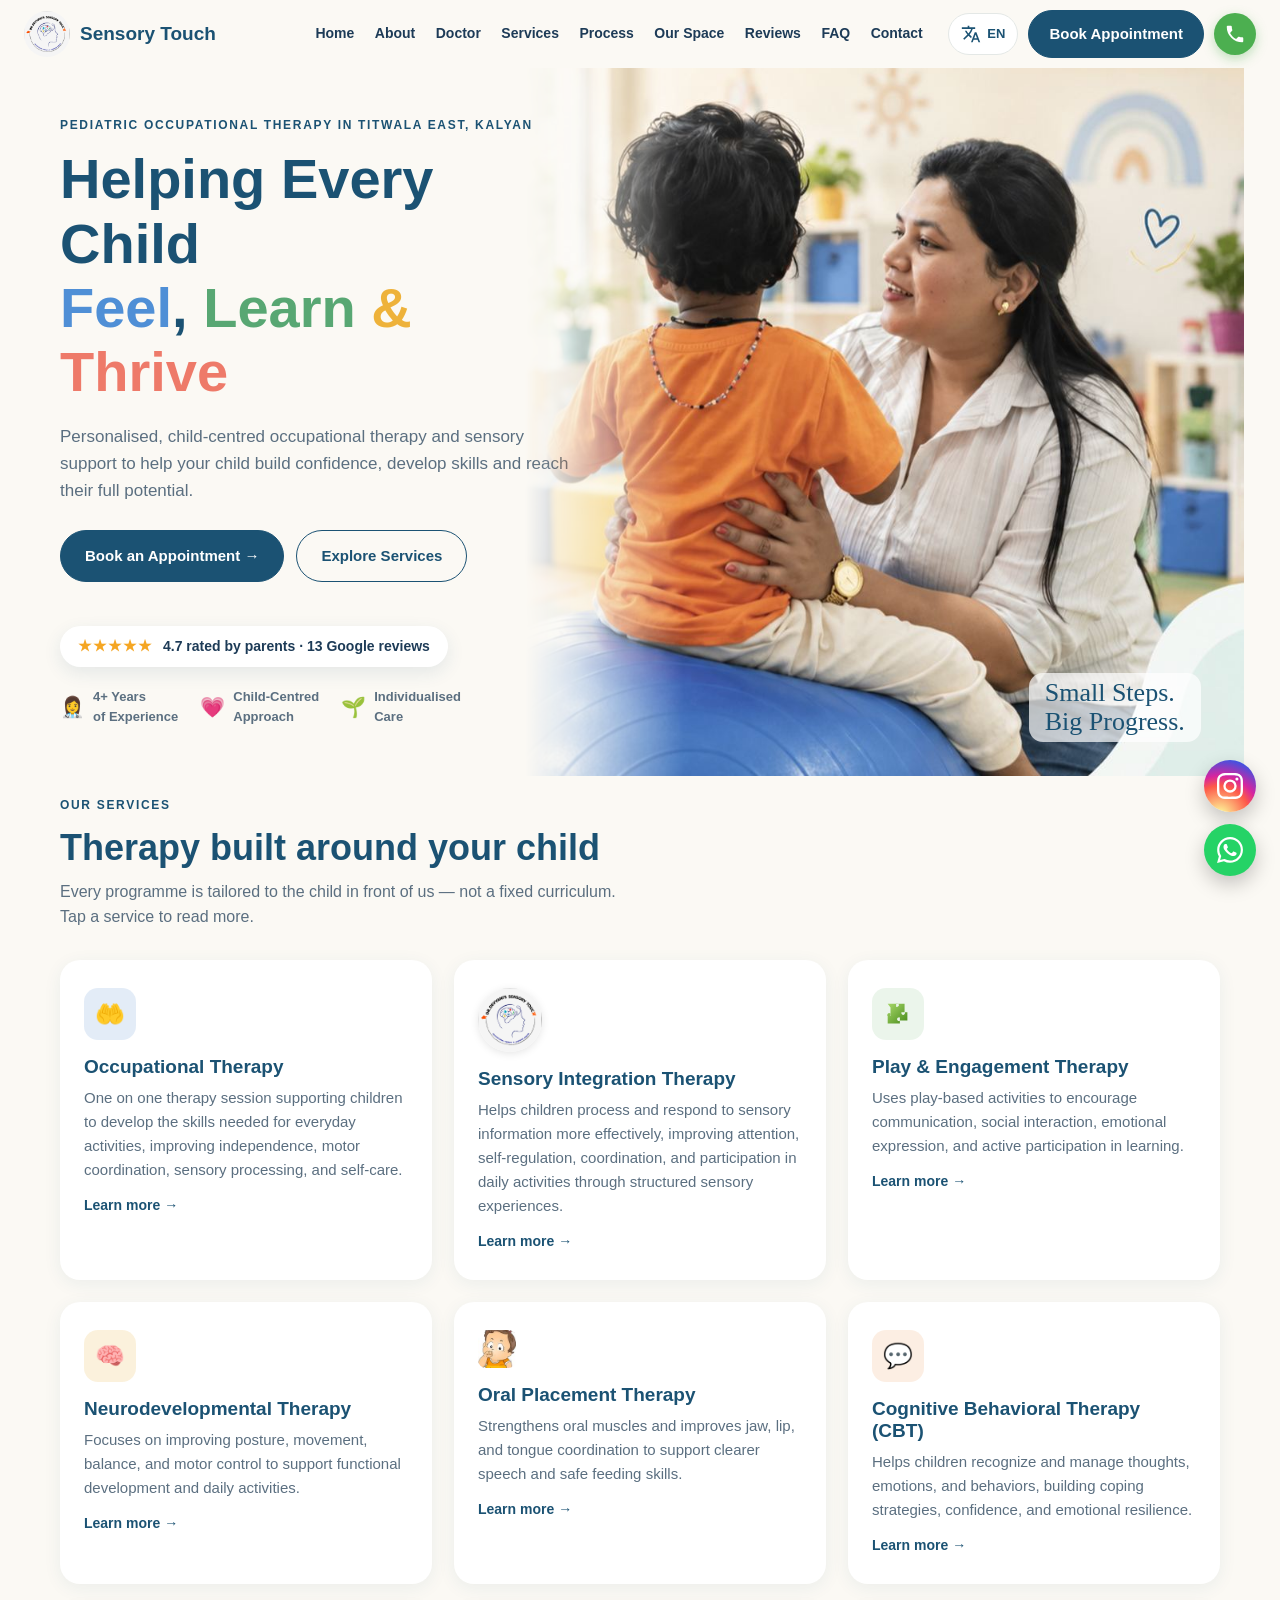
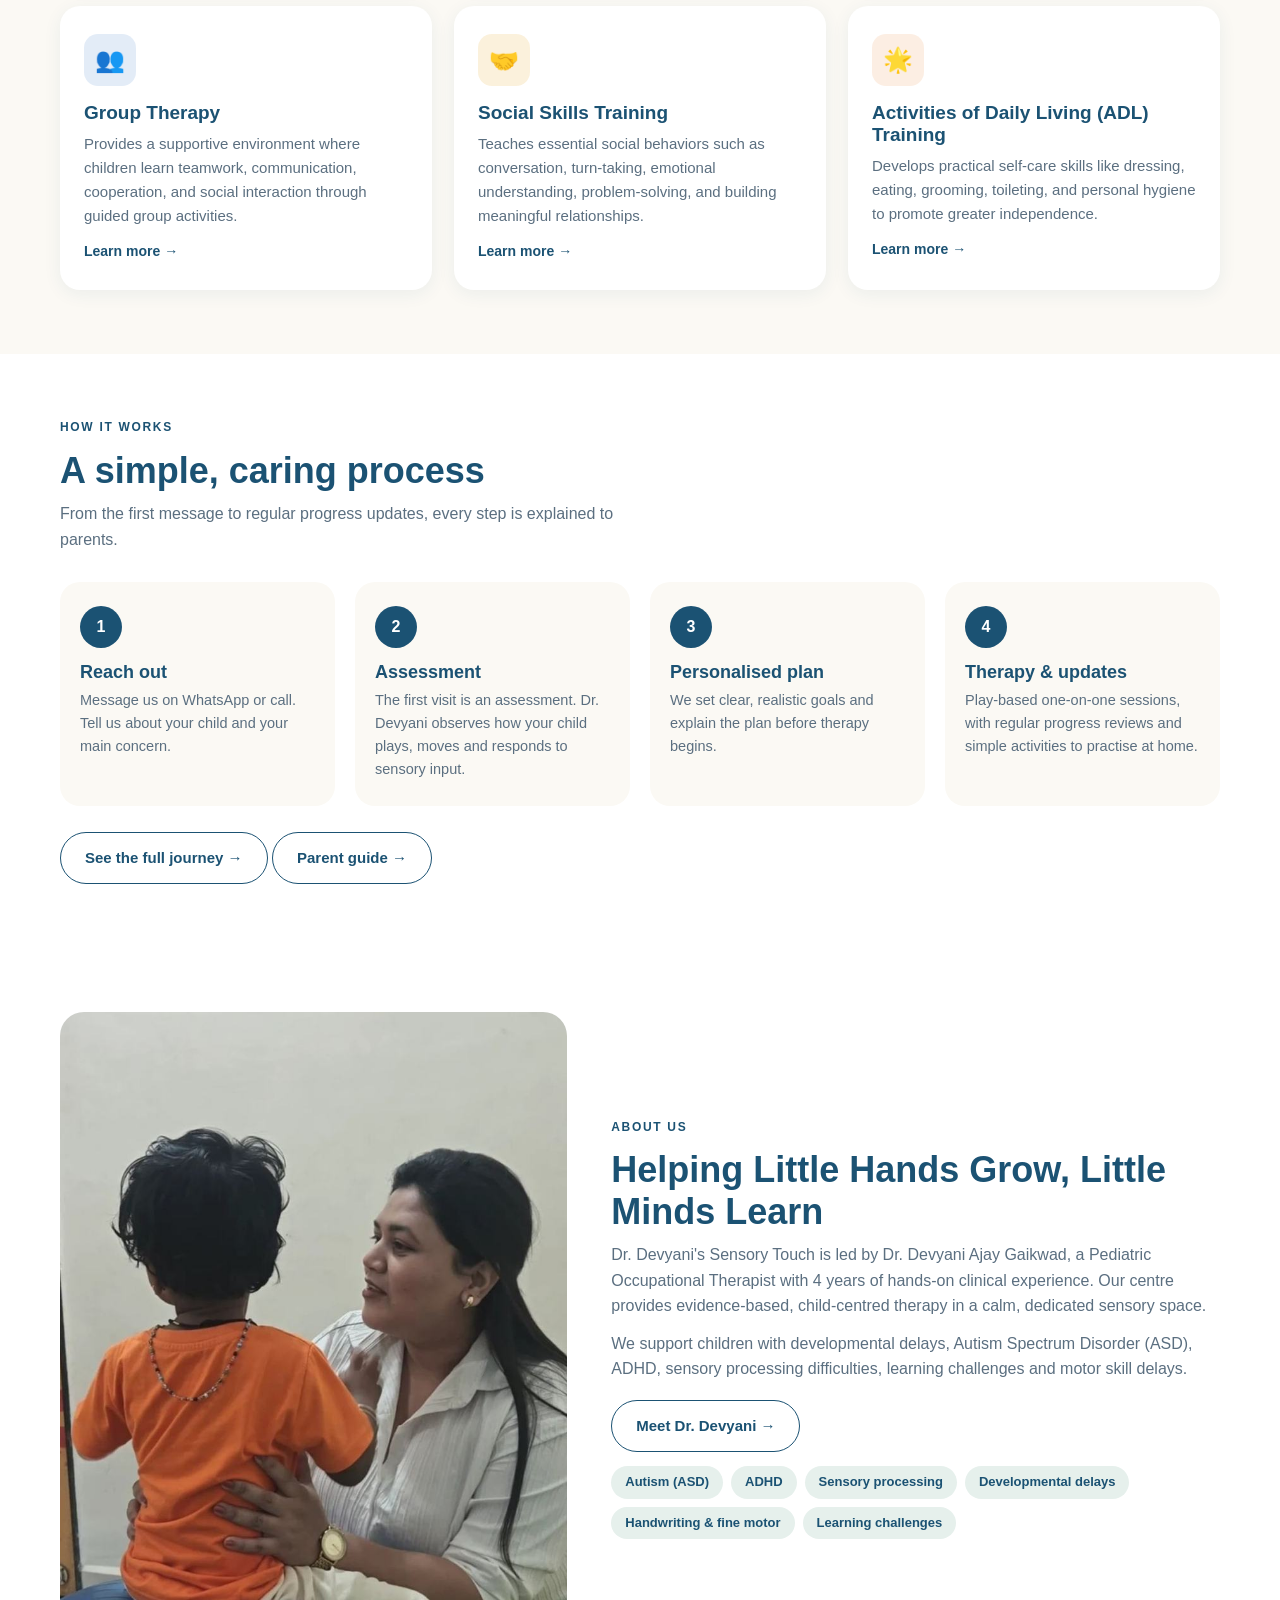
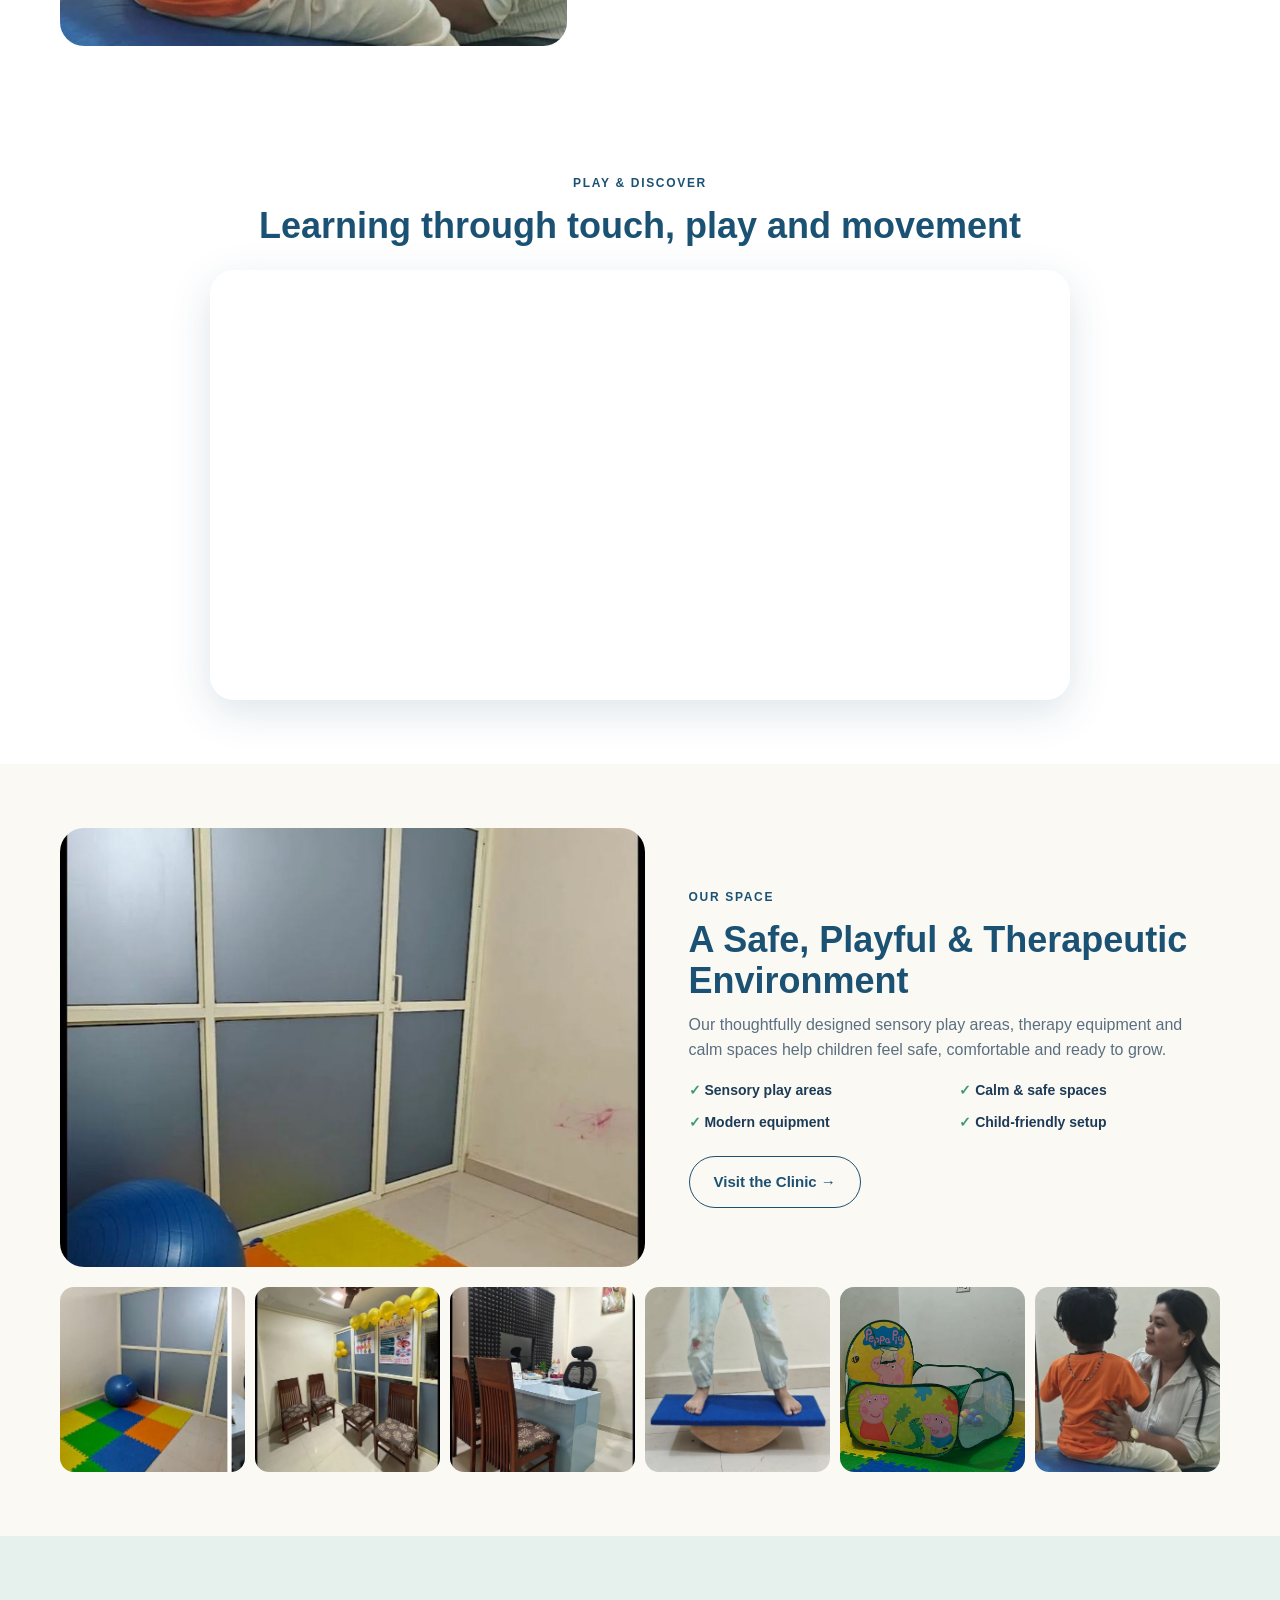
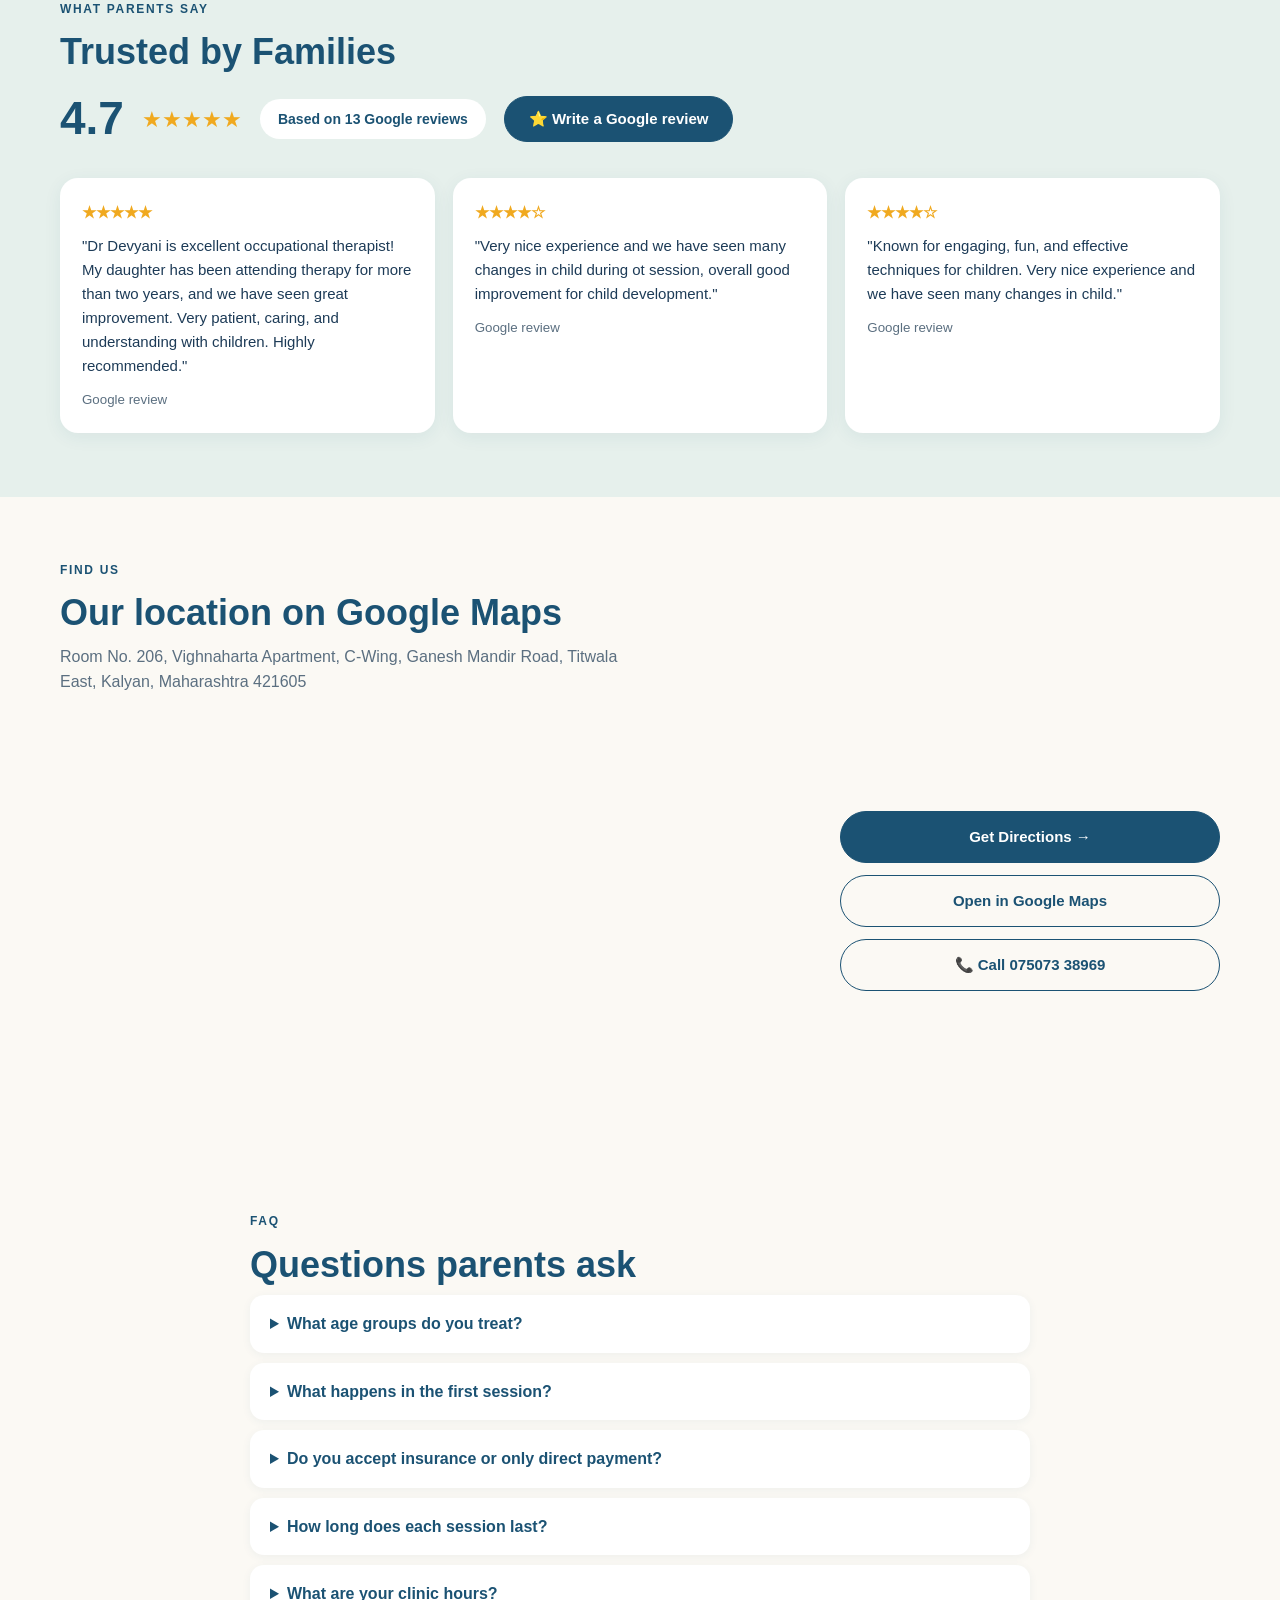
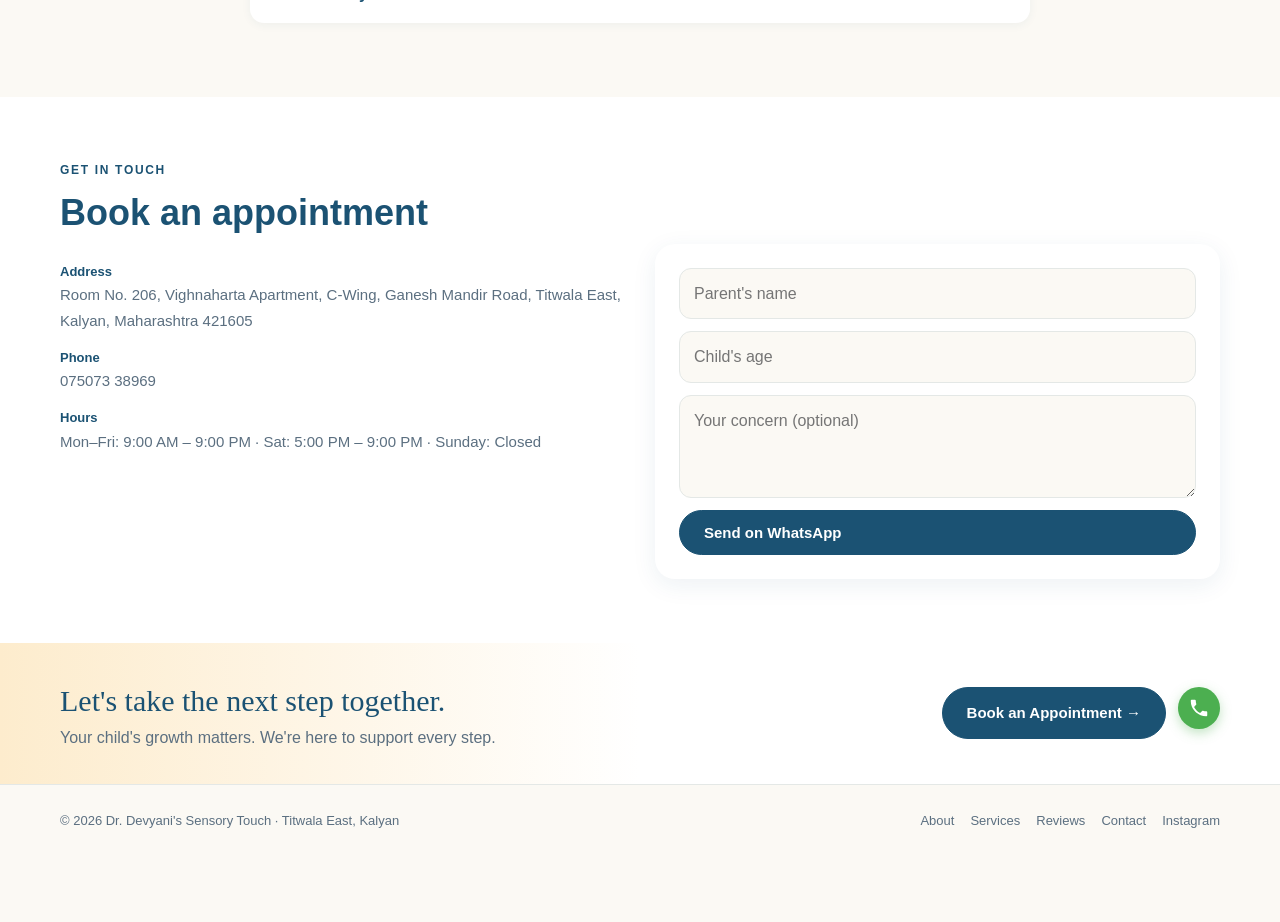
==== index.html @ 460616af "Add files via upload" ====
<!DOCTYPE html>
<html lang="en">
<head>
<meta charset="UTF-8">
<meta name="viewport" content="width=device-width, initial-scale=1.0">
<meta http-equiv="Content-Security-Policy" content="default-src 'self'; style-src 'self' 'unsafe-inline' https://fonts.googleapis.com; font-src https://fonts.gstatic.com; script-src 'self' 'unsafe-inline'; frame-src https://maps.google.com https://www.google.com; img-src 'self' data:; connect-src 'none';">
<title>Pediatric Occupational Therapy in Titwala East, Kalyan | Dr. Devyani's Sensory Touch</title>
<meta name="description" content="Pediatric occupational therapy and sensory integration therapy in Titwala East, Kalyan for Autism, ADHD, sensory processing and developmental delays. Rated 4.7★ by parents. Book with Dr. Devyani.">
<meta name="keywords" content="occupational therapist Titwala, sensory therapy Kalyan, pediatric OT Titwala East, sensory integration therapy Kalyan, learning centre Titwala">
<meta property="og:title" content="Pediatric Occupational Therapy in Titwala East, Kalyan | Dr. Devyani's Sensory Touch">
<meta property="og:description" content="Helping every child grow, learn and thrive. Pediatric occupational therapy in Titwala East, Kalyan.">
<meta property="og:type" content="business.business">
<meta property="og:url" content="https://webkelender.github.io/sensory-touch-website/">
<meta property="og:image" content="https://webkelender.github.io/sensory-touch-website/logo.png">
<meta property="og:locale" content="en_IN">
<link rel="canonical" href="https://webkelender.github.io/sensory-touch-website/">
<link rel="preconnect" href="https://fonts.googleapis.com">
<link rel="preconnect" href="https://fonts.gstatic.com" crossorigin>
<link rel="icon" type="image/png" href="logo.png">
<link href="https://fonts.googleapis.com/css2?family=Nunito:wght@400;600;700;800&family=Caveat:wght@500;600&display=swap" rel="stylesheet">
<script type="application/ld+json">
[
 {
  "@context": "https://schema.org",
  "@type": "MedicalBusiness",
  "name": "Dr. Devyani's Sensory Touch — Occupational Therapy & Learning Centre",
  "description": "Pediatric occupational therapy and sensory integration therapy for children with developmental delays, Autism, ADHD and sensory processing difficulties.",
  "url": "https://webkelender.github.io/sensory-touch-website/",
  "image": "https://webkelender.github.io/sensory-touch-website/logo.png",
  "logo": "https://webkelender.github.io/sensory-touch-website/logo.png",
  "telephone": "+917507338969",
  "address": {
   "@type": "PostalAddress",
   "streetAddress": "Room No. 206, Vighnaharta Apartment, C-Wing, Ganesh Mandir Road, Titwala East",
   "addressLocality": "Kalyan",
   "addressRegion": "Maharashtra",
   "postalCode": "421605",
   "addressCountry": "IN"
  },
  "geo": {
   "@type": "GeoCoordinates",
   "latitude": 19.2961662,
   "longitude": 73.2070726
  },
  "openingHoursSpecification": [
   {
    "@type": "OpeningHoursSpecification",
    "dayOfWeek": [
     "Monday",
     "Tuesday",
     "Wednesday",
     "Thursday",
     "Friday"
    ],
    "opens": "09:00",
    "closes": "21:00"
   },
   {
    "@type": "OpeningHoursSpecification",
    "dayOfWeek": "Saturday",
    "opens": "17:00",
    "closes": "21:00"
   }
  ],
  "aggregateRating": {
   "@type": "AggregateRating",
   "ratingValue": "4.7",
   "reviewCount": "13",
   "bestRating": "5"
  },
  "founder": {
   "@type": "Person",
   "name": "Dr. Devyani Ajay Gaikwad",
   "jobTitle": "Pediatric Occupational Therapist"
  },
  "sameAs": [
   "https://www.instagram.com/dr.devyani_sensorytouch_",
   "https://maps.app.goo.gl/2J3wrgFxBeVaxbsd8"
  ]
 },
 {
  "@context": "https://schema.org",
  "@type": "FAQPage",
  "mainEntity": [
   {
    "@type": "Question",
    "name": "What age groups do you treat?",
    "acceptedAnswer": {
     "@type": "Answer",
     "text": "We see children from toddlers through the early school years — typically anywhere development, sensory processing, or motor skills need extra support. If you're unsure whether your child's age fits, just give us a call and we're happy to talk it through."
    }
   },
   {
    "@type": "Question",
    "name": "What happens in the first session?",
    "acceptedAnswer": {
     "@type": "Answer",
     "text": "Your first visit is an assessment, not a full therapy session. Dr. Devyani spends time observing your child, listening to your concerns, and going through their developmental history — then talks you through what a personalised therapy plan could look like."
    }
   },
   {
    "@type": "Question",
    "name": "Do you accept insurance or only direct payment?",
    "acceptedAnswer": {
     "@type": "Answer",
     "text": "Payment is handled directly at the clinic. If you need documentation for insurance reimbursement, just ask — call ahead and we'll let you know what we can provide."
    }
   },
   {
    "@type": "Question",
    "name": "How long does each session last?",
    "acceptedAnswer": {
     "@type": "Answer",
     "text": "Each standard session lasts exactly 45 minutes. We carefully structure this time to focus on your child's specific goals and ensure you get maximum value. To make the most of your session, we recommend arriving 5 minutes before your scheduled start time."
    }
   },
   {
    "@type": "Question",
    "name": "What are your clinic hours?",
    "acceptedAnswer": {
     "@type": "Answer",
     "text": "We're open Monday to Friday, 9:00 AM to 9:00 PM, and Saturday, 5:00 PM to 9:00 PM. We're closed on Sundays."
    }
   }
  ]
 }
]
</script>
<link rel="stylesheet" href="style.css">
</head>
<body>
<header><nav>
<a class="lg" href="#home"><img src="logo.png" alt="Dr. Devyani's Sensory Touch logo"><span><b>Sensory Touch</b><small>Occupational Therapy &amp; Learning Centre</small></span></a>
<div class="nl" id="nl"><a href="#home">Home</a><a href="#about">About</a><a href="doctor.html">Doctor</a><a href="#services">Services</a><a href="therapy-journey.html">Process</a><a href="#space">Our Space</a><a href="#reviews">Reviews</a><a href="#faq">FAQ</a><a href="#contact">Contact</a></div>
<div class="nc"><a class="btn" href="#contact">Book Appointment</a><a class="hcall" href="tel:+917507338969" aria-label="Call us" title="Call 075073 38969"><svg aria-hidden="true" focusable="false"><use href="#i-call"/></svg></a><button class="mt" id="mt" aria-label="Menu"><svg viewBox="0 0 24 24" fill="none" stroke="currentColor" stroke-width="2"><path d="M3 6h18M3 12h18M3 18h18"/></svg></button></div>
</nav></header>

<section class="hero" id="home"><div class="hg">
<div class="hc"><span class="eb">Pediatric Occupational Therapy in Titwala East, Kalyan</span>
<h1>Helping Every Child<br><span class="b">Feel</span>, <span class="g">Learn</span> <span class="y">&amp;</span> <span class="r">Thrive</span></h1>
<p>Personalised, child-centred occupational therapy and sensory support to help your child build confidence, develop skills and reach their full potential.</p>
<div class="ct"><a class="btn" href="#contact">Book an Appointment →</a><a class="btn o" href="#services">Explore Services</a></div>
<a class="rt" href="#reviews"><span class="st" aria-hidden="true">★★★★★</span><span>4.7 rated by parents · 13 Google reviews</span></a>
<div class="tr"><span><i>👩‍⚕️</i>4+ Years<br>of Experience</span><span><i>💗</i>Child-Centred<br>Approach</span><span><i>🌱</i>Individualised<br>Care</span></div></div>
<div class="hp"><img src="hero.jpg" alt="Dr. Devyani guiding a child on a therapy ball during sensory integration therapy"><div class="cap">Small Steps.<br>Big Progress.</div></div>
</div></section>

<section id="services" style="padding-top:20px"><div class="w"><span class="eb">Our Services</span><h2>Therapy built around your child</h2><p style="color:var(--soft);max-width:560px">Every programme is tailored to the child in front of us — not a fixed curriculum. Tap a service to read more.</p><div class="sc"><a class="sk" href="occupational-therapy.html"><div class="si" >🤲</div><h3>Occupational Therapy</h3><p>One on one therapy session supporting children to develop the skills needed for everyday activities, improving independence, motor coordination, sensory processing, and self-care.</p><em>Learn more →</em></a><a class="sk" href="sensory-integration-therapy.html"><div class="si" style="background:none;width:64px;height:64px;padding:0;border-radius:50%;overflow:hidden;box-shadow:0 2px 8px rgba(0,0,0,.1)"><img src="logo.png" alt=""></div><h3>Sensory Integration Therapy</h3><p>Helps children process and respond to sensory information more effectively, improving attention, self-regulation, coordination, and participation in daily activities through structured sensory experiences.</p><em>Learn more →</em></a><a class="sk" href="play-engagement-therapy.html"><div class="si" style="background:rgba(91,168,90,.12)"><svg width="30" height="30" viewBox="0 0 64 64" xmlns="http://www.w3.org/2000/svg">
            <defs>
              <linearGradient id="puzzleGrad" x1="0%" y1="0%" x2="100%" y2="100%">
                <stop offset="0%" style="stop-color:#a8d96a;stop-opacity:1"/>
                <stop offset="100%" style="stop-color:#4a8c1c;stop-opacity:1"/>
              </linearGradient>
            </defs>
            <path d="M10 10h18v6a1 1 0 0 0 1 1c3 0 5-2 5-4s-2-4-5-4a1 1 0 0 0-1 1V10h18v18h-6a1 1 0 0 0-1 1c0 3 2 5 4 5s4-2 4-5a1 1 0 0 0-1-1h6v18H36v-6a1 1 0 0 0-1-1c-3 0-5 2-5 4s2 4 5 4a1 1 0 0 0 1-1v6H10V36h6a1 1 0 0 0 1-1c0-3-2-5-4-5s-4 2-4 5a1 1 0 0 0 1 1h6v-18z" fill="url(#puzzleGrad)"/>
          </svg></div><h3>Play &amp; Engagement Therapy</h3><p>Uses play-based activities to encourage communication, social interaction, emotional expression, and active participation in learning.</p><em>Learn more →</em></a><a class="sk" href="neurodevelopmental-therapy.html"><div class="si" >🧠</div><h3>Neurodevelopmental Therapy</h3><p>Focuses on improving posture, movement, balance, and motor control to support functional development and daily activities.</p><em>Learn more →</em></a><a class="sk" href="oral-placement-therapy.html"><div class="si" style="background:none;padding:0;width:38px;height:38px;border-radius:8px;overflow:hidden"><img src="oral-icon.jpg" alt=""></div><h3>Oral Placement Therapy</h3><p>Strengthens oral muscles and improves jaw, lip, and tongue coordination to support clearer speech and safe feeding skills.</p><em>Learn more →</em></a><a class="sk" href="cbt-therapy.html"><div class="si" >💬</div><h3>Cognitive Behavioral Therapy (CBT)</h3><p>Helps children recognize and manage thoughts, emotions, and behaviors, building coping strategies, confidence, and emotional resilience.</p><em>Learn more →</em></a><a class="sk" href="group-therapy.html"><div class="si" >👥</div><h3>Group Therapy</h3><p>Provides a supportive environment where children learn teamwork, communication, cooperation, and social interaction through guided group activities.</p><em>Learn more →</em></a><a class="sk" href="social-skills-training.html"><div class="si" >🤝</div><h3>Social Skills Training</h3><p>Teaches essential social behaviors such as conversation, turn-taking, emotional understanding, problem-solving, and building meaningful relationships.</p><em>Learn more →</em></a><a class="sk" href="adl-training.html"><div class="si" >🌟</div><h3>Activities of Daily Living (ADL) Training</h3><p>Develops practical self-care skills like dressing, eating, grooming, toileting, and personal hygiene to promote greater independence.</p><em>Learn more →</em></a></div></div></section>

<section id="process" style="background:#fff"><div class="w"><span class="eb">How It Works</span><h2>A simple, caring process</h2><p style="color:var(--soft);max-width:560px">From the first message to regular progress updates, every step is explained to parents.</p><div class="pr"><div class="ps"><b>1</b><h3>Reach out</h3><p>Message us on WhatsApp or call. Tell us about your child and your main concern.</p></div><div class="ps"><b>2</b><h3>Assessment</h3><p>The first visit is an assessment. Dr. Devyani observes how your child plays, moves and responds to sensory input.</p></div><div class="ps"><b>3</b><h3>Personalised plan</h3><p>We set clear, realistic goals and explain the plan before therapy begins.</p></div><div class="ps"><b>4</b><h3>Therapy &amp; updates</h3><p>Play-based one-on-one sessions, with regular progress reviews and simple activities to practise at home.</p></div></div><p style="margin-top:26px"><a class="btn o" href="therapy-journey.html">See the full journey →</a> <a class="btn o" href="signs-child-needs-occupational-therapy.html">Parent guide →</a></p></div></section>

<section id="about" style="background:#fff"><div class="w ab"><img src="therapy-session2.jpg" alt="Dr. Devyani with a child during therapy" loading="lazy">
<div><span class="eb">About Us</span><h2>Helping Little Hands Grow, Little Minds Learn</h2>
<p>Dr. Devyani's Sensory Touch is led by Dr. Devyani Ajay Gaikwad, a Pediatric Occupational Therapist with 4 years of hands-on clinical experience. Our centre provides evidence-based, child-centred therapy in a calm, dedicated sensory space.</p>
<p>We support children with developmental delays, Autism Spectrum Disorder (ASD), ADHD, sensory processing difficulties, learning challenges and motor skill delays.</p>
<p style="margin:18px 0 6px"><a class="btn o" href="doctor.html">Meet Dr. Devyani →</a></p><div class="ch"><span>Autism (ASD)</span><span>ADHD</span><span>Sensory processing</span><span>Developmental delays</span><span>Handwriting &amp; fine motor</span><span>Learning challenges</span></div></div></div></section>

<section class="vd"><div class="w"><span class="eb">Play &amp; Discover</span><h2>Learning through touch, play and movement</h2>
<video src="clinic-video.mp4" autoplay muted loop playsinline preload="metadata" aria-label="Child exploring sensory textures"></video></div></section>

<section id="space"><div class="w"><div class="sp"><img src="sensory-room2.jpg" alt="Sensory therapy room with colourful mats and balance ball" loading="lazy">
<div><span class="eb">Our Space</span><h2>A Safe, Playful &amp; Therapeutic Environment</h2>
<p>Our thoughtfully designed sensory play areas, therapy equipment and calm spaces help children feel safe, comfortable and ready to grow.</p>
<ul class="ft"><li>Sensory play areas</li><li>Calm &amp; safe spaces</li><li>Modern equipment</li><li>Child-friendly setup</li></ul><a class="btn o" href="#contact">Visit the Clinic →</a></div></div>
<div class="th"><img src="sensory-room.jpg" alt="Sensory therapy room with colourful mats and therapy ball" loading="lazy" decoding="async"><img src="waiting-area.jpg" alt="Clinic waiting area" loading="lazy" decoding="async"><img src="reception1.jpg" alt="Clinic reception desk" loading="lazy" decoding="async"><img src="balance-board.jpg" alt="Child practising balance on a therapy board" loading="lazy" decoding="async"><img src="IMG-20260628-WA0002.jpg" alt="Ball pit play corner" loading="lazy" decoding="async"><img src="therapy-session2.jpg" alt="Dr. Devyani during a therapy session" loading="lazy" decoding="async"></div></div></section>

<section class="rs" id="reviews"><div class="w"><span class="eb">What Parents Say</span><h2>Trusted by Families</h2>
<div class="rh"><strong>4.7</strong><span>★★★★★</span><em class="pill">Based on 13 Google reviews</em><button type="button" class="btn" data-review>⭐ Write a Google review</button></div><div class="rg"><div class="rv"><b>★★★★★</b><p>"Dr Devyani is excellent occupational therapist! My daughter has been attending therapy for more than two years, and we have seen great improvement. Very patient, caring, and understanding with children. Highly recommended."</p><small>Google review</small></div><div class="rv"><b>★★★★☆</b><p>"Very nice experience and we have seen many changes in child during ot session, overall good improvement for child development."</p><small>Google review</small></div><div class="rv"><b>★★★★☆</b><p>"Known for engaging, fun, and effective techniques for children. Very nice experience and we have seen many changes in child."</p><small>Google review</small></div></div></div></section>

<section id="location"><div class="w"><span class="eb">Find Us</span><h2>Our location on Google Maps</h2>
<p style="color:var(--soft);max-width:560px;margin-bottom:22px">Room No. 206, Vighnaharta Apartment, C-Wing, Ganesh Mandir Road, Titwala East, Kalyan, Maharashtra 421605</p>
<div class="lc"><div class="map"><iframe src="https://maps.google.com/maps?q=19.2961662,73.2070726&z=17&output=embed" loading="lazy" referrerpolicy="no-referrer-when-downgrade" title="Clinic location map" sandbox="allow-scripts allow-same-origin allow-popups allow-popups-to-escape-sandbox"></iframe></div>
<div class="la"><a class="btn" href="https://www.google.com/maps/dir/?api=1&destination=19.2961662,73.2070726" target="_blank" rel="noopener noreferrer">Get Directions →</a><a class="btn o" href="https://maps.app.goo.gl/2J3wrgFxBeVaxbsd8" target="_blank" rel="noopener noreferrer">Open in Google Maps</a><a class="btn o" href="tel:+917507338969">📞 Call 075073 38969</a></div></div></div></section>

<section id="faq"><div class="w"><div class="fq"><span class="eb">FAQ</span><h2>Questions parents ask</h2><details><summary>What age groups do you treat?</summary><p>We see children from toddlers through the early school years — typically anywhere development, sensory processing, or motor skills need extra support. If you're unsure whether your child's age fits, just give us a call and we're happy to talk it through.</p></details><details><summary>What happens in the first session?</summary><p>Your first visit is an assessment, not a full therapy session. Dr. Devyani spends time observing your child, listening to your concerns, and going through their developmental history — then talks you through what a personalised therapy plan could look like.</p></details><details><summary>Do you accept insurance or only direct payment?</summary><p>Payment is handled directly at the clinic. If you need documentation for insurance reimbursement, just ask — call ahead and we'll let you know what we can provide.</p></details><details><summary>How long does each session last?</summary><p>Each standard session lasts exactly 45 minutes. We carefully structure this time to focus on your child's specific goals and ensure you get maximum value. To make the most of your session, we recommend arriving 5 minutes before your scheduled start time.</p></details><details><summary>What are your clinic hours?</summary><p>We're open Monday to Friday, 9:00 AM to 9:00 PM, and Saturday, 5:00 PM to 9:00 PM. We're closed on Sundays.</p></details></div></div></section>

<section id="contact" style="background:#fff"><div class="w"><span class="eb">Get In Touch</span><h2>Book an appointment</h2>
<div class="cg"><div><div class="ci"><div><b>Address</b><span>Room No. 206, Vighnaharta Apartment, C-Wing, Ganesh Mandir Road, Titwala East, Kalyan, Maharashtra 421605</span></div><div><b>Phone</b><a href="tel:+917507338969">075073 38969</a></div><div><b>Hours</b><span>Mon–Fri: 9:00 AM – 9:00 PM · Sat: 5:00 PM – 9:00 PM · Sunday: Closed</span></div></div>
</div>
<div><form id="af"><input id="n" placeholder="Parent's name" maxlength="60" required><input id="a" placeholder="Child's age" maxlength="20"><textarea id="m" rows="3" placeholder="Your concern (optional)" maxlength="300"></textarea><button class="btn" type="submit">Send on WhatsApp</button></form></div></div></div></section>

<div class="cta"><div class="w"><div><em>Let's take the next step together.</em><p>Your child's growth matters. We're here to support every step.</p></div><div class="ct" style="margin:0"><a class="btn" href="#contact">Book an Appointment →</a><a class="hcall" href="tel:+917507338969" aria-label="Call us" title="Call 075073 38969"><svg aria-hidden="true" focusable="false"><use href="#i-call"/></svg></a></div></div></div>

<footer><div class="w"><span>© 2026 Dr. Devyani's Sensory Touch · Titwala East, Kalyan</span><nav><a href="#about">About</a><a href="#services">Services</a><a href="#reviews">Reviews</a><a href="#contact">Contact</a><a href="https://www.instagram.com/dr.devyani_sensorytouch_" target="_blank" rel="noopener noreferrer">Instagram</a></nav></div></footer>

<svg width="0" height="0" style="position:absolute" aria-hidden="true" focusable="false"><symbol id="i-wa" viewBox="0 0 24 24"><path d="M17.472 14.382c-.297-.149-1.758-.867-2.03-.967-.273-.099-.471-.148-.67.15-.197.297-.767.966-.94 1.164-.173.199-.347.223-.644.075-.297-.15-1.255-.463-2.39-1.475-.883-.788-1.48-1.761-1.653-2.059-.173-.297-.018-.458.13-.606.134-.133.298-.347.446-.52s.198-.298.298-.497c.099-.198.05-.371-.025-.52s-.669-1.612-.916-2.207c-.242-.579-.487-.5-.669-.51a13 13 0 0 0-.57-.01c-.198 0-.52.074-.792.372-.272.297-1.04 1.016-1.04 2.479 0 1.462 1.065 2.875 1.213 3.074s2.096 3.2 5.077 4.487c.709.306 1.262.489 1.694.625.712.227 1.36.195 1.871.118.571-.085 1.758-.719 2.006-1.413s.248-1.289.173-1.413c-.074-.124-.272-.198-.57-.347m-5.421 7.403h-.004a9.87 9.87 0 0 1-5.031-1.378l-.361-.214-3.741.982.998-3.648-.235-.374a9.86 9.86 0 0 1-1.51-5.26c.001-5.45 4.436-9.884 9.888-9.884 2.64 0 5.122 1.03 6.988 2.898a9.82 9.82 0 0 1 2.893 6.994c-.003 5.45-4.437 9.884-9.885 9.884m8.413-18.297A11.82 11.82 0 0 0 12.05 0C5.495 0 .16 5.335.157 11.892c0 2.096.547 4.142 1.588 5.945L.057 24l6.305-1.654a11.9 11.9 0 0 0 5.683 1.448h.005c6.554 0 11.89-5.335 11.893-11.893a11.82 11.82 0 0 0-3.48-8.413"/></symbol><symbol id="i-ig" viewBox="0 0 24 24"><path d="M7.03.084c-1.277.06-2.149.264-2.91.563a5.9 5.9 0 0 0-2.124 1.388 5.9 5.9 0 0 0-1.38 2.127C.321 4.926.12 5.8.064 7.076s-.069 1.688-.063 4.947.021 3.667.083 4.947c.061 1.277.264 2.149.563 2.911.308.789.72 1.457 1.388 2.123a5.9 5.9 0 0 0 2.129 1.38c.763.295 1.636.496 2.913.552 1.278.056 1.689.069 4.947.063s3.668-.021 4.947-.082c1.28-.06 2.147-.265 2.91-.563a5.9 5.9 0 0 0 2.123-1.388 5.9 5.9 0 0 0 1.38-2.129c.295-.763.496-1.636.551-2.912.056-1.28.07-1.69.063-4.948-.006-3.258-.02-3.667-.081-4.947-.06-1.28-.264-2.148-.564-2.911a5.9 5.9 0 0 0-1.387-2.123 5.86 5.86 0 0 0-2.128-1.38C19.074.322 18.202.12 16.924.066 15.647.009 15.236-.006 11.977 0S8.31.021 7.03.084m.14 21.693c-1.17-.05-1.805-.245-2.228-.408a3.7 3.7 0 0 1-1.382-.895 3.7 3.7 0 0 1-.9-1.378c-.165-.423-.363-1.058-.417-2.228-.06-1.264-.072-1.644-.08-4.848-.006-3.204.006-3.583.061-4.848.05-1.169.246-1.805.408-2.228.216-.561.477-.96.895-1.382a3.7 3.7 0 0 1 1.379-.9c.423-.165 1.057-.361 2.227-.417 1.265-.06 1.644-.072 4.848-.08 3.203-.006 3.583.006 4.85.062 1.168.05 1.804.244 2.227.408.56.216.96.475 1.382.895s.681.817.9 1.378c.165.422.362 1.056.417 2.227.06 1.265.074 1.645.08 4.848.005 3.203-.006 3.583-.061 4.848-.051 1.17-.245 1.805-.408 2.23-.216.56-.477.96-.896 1.38a3.7 3.7 0 0 1-1.378.9c-.422.165-1.058.362-2.226.418-1.266.06-1.645.072-4.85.079s-3.582-.006-4.848-.06m9.783-16.192a1.44 1.44 0 1 0 1.437-1.442 1.44 1.44 0 0 0-1.437 1.442M5.839 12.012a6.161 6.161 0 1 0 12.323-.024 6.162 6.162 0 0 0-12.323.024M8 12.008A4 4 0 1 1 12.008 16 4 4 0 0 1 8 12.008"/></symbol><symbol id="i-call" viewBox="0 0 24 24"><path d="M6.62 10.79c1.44 2.83 3.76 5.15 6.59 6.59l2.2-2.2c.28-.28.67-.36 1.02-.25 1.12.37 2.32.57 3.57.57a1 1 0 0 1 1 1V20a1 1 0 0 1-1 1A17 17 0 0 1 3 4a1 1 0 0 1 1-1h3.5a1 1 0 0 1 1 1c0 1.25.2 2.45.57 3.57.11.35.03.74-.25 1.02z"/></symbol></svg><div class="tb"><a href="#home"><svg viewBox="0 0 24 24" fill="none" stroke="currentColor" stroke-width="1.8"><path d="M3 11l9-8 9 8M5 10v10h14V10M10 20v-6h4v6"/></svg>Home</a><a href="#services"><svg viewBox="0 0 24 24" fill="none" stroke="currentColor" stroke-width="1.8"><circle cx="12" cy="12" r="3"/><path d="M12 3v3M12 18v3M3 12h3M18 12h3M5.6 5.6l2.1 2.1M16.3 16.3l2.1 2.1M18.4 5.6l-2.1 2.1M7.7 16.3l-2.1 2.1"/></svg>Services</a><a href="#contact"><svg viewBox="0 0 24 24" fill="none" stroke="currentColor" stroke-width="1.8"><rect x="4" y="5" width="16" height="15" rx="2"/><path d="M8 3v4M16 3v4M4 10h16"/></svg>Book</a><a href="#reviews"><svg viewBox="0 0 24 24" fill="none" stroke="currentColor" stroke-width="1.8"><path d="M12 3l2.7 5.6 6.1.8-4.5 4.3 1.1 6.1L12 17l-5.4 2.8 1.1-6.1L3.2 9.4l6.1-.8z"/></svg>Reviews</a><a href="#faq"><svg viewBox="0 0 24 24" fill="none" stroke="currentColor" stroke-width="1.8"><circle cx="5" cy="12" r="1"/><circle cx="12" cy="12" r="1"/><circle cx="19" cy="12" r="1"/></svg>More</a></div><div class="fl"><a class="fi" href="https://www.instagram.com/dr.devyani_sensorytouch_" target="_blank" rel="noopener noreferrer" aria-label="Instagram"><svg aria-hidden="true" focusable="false"><use href="#i-ig"/></svg></a><a class="fw" href="https://wa.me/917507338969" target="_blank" rel="noopener noreferrer" aria-label="WhatsApp"><svg aria-hidden="true" focusable="false"><use href="#i-wa"/></svg></a></div>
<script src="translations.js"></script><script src="script.js"></script>
</body>
</html>
---- style.css ----
:root{--navy:#1b5273;--ink:#1d3b57;--soft:#5b6f80;--cream:#fbf9f4;--mint:#e6f0ec;--line:#e4e8e6}
*{box-sizing:border-box;margin:0;padding:0}html{scroll-behavior:smooth;scroll-padding-top:76px}
body{font-family:Nunito,sans-serif;background:var(--cream);color:var(--ink);line-height:1.6}
img,video{max-width:100%;display:block}a{color:inherit;text-decoration:none}
section{padding:64px 24px}.w{max-width:1160px;margin:0 auto}
h1,h2,h3{line-height:1.15;color:var(--navy)}h2{font-size:clamp(26px,3.4vw,36px);margin-bottom:10px}
.eb{font-size:12px;font-weight:800;letter-spacing:.14em;text-transform:uppercase;color:var(--navy);display:block;margin-bottom:12px}
.btn{display:inline-flex;align-items:center;gap:8px;padding:13px 24px;border-radius:999px;font-weight:700;font-size:15px;border:1.5px solid var(--navy);background:var(--navy);color:#fff}
.btn.o{background:transparent;color:var(--navy)}.wa{width:42px;height:42px;border-radius:50%;background:#1f8a70;color:#fff;display:grid;place-items:center;flex:none}
header{position:sticky;top:0;z-index:20;background:rgba(251,249,244,.96);backdrop-filter:blur(8px)}
nav{max-width:1160px;margin:0 auto;padding:10px 24px;display:flex;align-items:center;gap:28px}
.lg{display:flex;align-items:center;gap:10px;margin-right:auto}.lg img{width:46px;height:46px;border-radius:50%}
.lg b{display:block;font-size:19px;color:var(--navy);line-height:1.1}.lg small{font-size:10.5px;color:var(--soft)}
.nl{display:flex;gap:24px;font-size:14px;font-weight:700}.nl a{padding:4px 0;border-bottom:2px solid transparent}.nl a:hover{border-color:var(--navy)}
.nc{display:flex;gap:10px;align-items:center}.mt{display:none;background:none;border:0;color:var(--navy);width:34px}
.hero{position:relative;overflow:hidden;padding:0 24px}.hg{max-width:1160px;margin:0 auto;min-height:560px;display:flex;align-items:center;position:relative}
.hp{position:absolute;right:-24px;top:0;bottom:0;width:62%}.hp img{width:100%;height:100%;object-fit:cover;object-position:left center;-webkit-mask-image:linear-gradient(to right,transparent,#000 22%);mask-image:linear-gradient(to right,transparent,#000 22%)}
.hc{position:relative;max-width:520px;padding:48px 0}.hc h1{font-size:clamp(34px,4.6vw,56px);margin-bottom:18px}
.b{color:#4f8fd6}.g{color:#58a773}.y{color:#eeb23a}.r{color:#ee7a69}
.hc p{color:var(--soft);font-size:17px;margin-bottom:26px}.ct{display:flex;gap:12px;flex-wrap:wrap;margin-bottom:26px}
.tr{display:flex;gap:22px;flex-wrap:wrap;font-size:13px;font-weight:600;color:var(--soft)}.tr span{display:flex;gap:8px;align-items:center}.tr i{font-style:normal;font-size:20px}
.cap{position:absolute;right:6%;bottom:34px;font-family:Caveat,cursive;font-size:26px;line-height:1.1;color:var(--navy);background:rgba(255,255,255,.7);padding:6px 16px;border-radius:14px}
.sg{display:grid;grid-template-columns:repeat(6,1fr);margin-top:30px}.sv{padding:4px 16px;border-left:1px solid var(--line)}.sv:first-child{border:0;padding-left:0}
.sv i{width:54px;height:54px;border-radius:50%;display:grid;place-items:center;margin-bottom:12px}.sv svg{width:26px;height:26px}
.sv h3{font-size:15px;margin-bottom:4px}.sv p{font-size:12.5px;color:var(--soft);line-height:1.45}
.ab{display:grid;grid-template-columns:1fr 1.2fr;gap:44px;align-items:center}.ab img{border-radius:24px;width:100%;aspect-ratio:4/5;object-fit:cover;object-position:center top}
.ab p{color:var(--soft);margin-bottom:12px}.ch{display:flex;flex-wrap:wrap;gap:8px;margin-top:14px}.ch span{background:var(--mint);color:var(--navy);font-size:13px;font-weight:700;padding:6px 14px;border-radius:999px}
.vd{background:#fff}.vd video{width:100%;max-width:860px;margin:24px auto 0;border-radius:24px;box-shadow:0 12px 40px rgba(27,82,115,.15)}.vd .w{text-align:center}
.sp{display:grid;grid-template-columns:1.1fr 1fr;gap:44px;align-items:center}.sp>img{border-radius:24px;width:100%;aspect-ratio:4/3;object-fit:cover}
.sp p{color:var(--soft);margin-bottom:16px}.ft{list-style:none;display:grid;grid-template-columns:1fr 1fr;gap:10px;margin-bottom:22px;font-weight:700;font-size:14px}.ft li:before{content:"✓ ";color:#3c9a78}
.th{display:grid;grid-template-columns:repeat(6,1fr);gap:10px;margin-top:20px}.th img{border-radius:14px;aspect-ratio:1;object-fit:cover;width:100%}
.rs{background:var(--mint)}.rh{display:flex;align-items:center;gap:18px;margin-bottom:22px;flex-wrap:wrap}.rh strong{font-size:46px;color:var(--navy)}.rh span{color:#f0a91f;font-size:22px}
.rg{display:grid;grid-template-columns:repeat(3,1fr);gap:18px}.rv{background:#fff;border-radius:18px;padding:22px;box-shadow:0 4px 18px rgba(27,82,115,.07)}
.rv b{color:#f0a91f}.rv p{margin:8px 0;font-size:15px}.rv small{color:var(--soft)}
.fq{max-width:780px;margin:0 auto}details{background:#fff;border-radius:14px;padding:16px 20px;margin-bottom:10px;box-shadow:0 2px 10px rgba(27,82,115,.06)}
summary{font-weight:800;cursor:pointer;color:var(--navy)}details p{margin-top:10px;color:var(--soft);font-size:15px}
.cg{display:grid;grid-template-columns:1fr 1fr;gap:30px}.ci{display:grid;gap:14px;margin:18px 0}.ci b{display:block;font-size:13px;color:var(--navy)}.ci span,.ci a{color:var(--soft);font-size:15px}
.map iframe{width:100%;height:100%;min-height:320px;border:0;border-radius:20px}
form{background:#fff;border-radius:20px;padding:24px;display:grid;gap:12px;box-shadow:0 6px 24px rgba(27,82,115,.08)}
input,select,textarea{font:inherit;padding:12px 14px;border:1.5px solid var(--line);border-radius:12px;width:100%;background:var(--cream)}
.cta{background:linear-gradient(90deg,#fdeccd,#fff 50%);padding:34px 24px}.cta .w{display:flex;align-items:center;justify-content:space-between;gap:18px;flex-wrap:wrap}
.cta em{font-family:Caveat,cursive;font-size:30px;color:var(--navy);font-style:normal}.cta p{color:var(--soft)}
footer{padding:26px 24px 90px;border-top:1px solid var(--line);font-size:13px;color:var(--soft)}footer .w{display:flex;justify-content:space-between;gap:14px;flex-wrap:wrap;align-items:center}footer nav{padding:0;gap:16px}
.tb{display:none}
@media(max-width:900px){.sg{grid-template-columns:repeat(2,1fr);gap:18px}.sv{border:0;padding:0}.ab,.sp,.cg{grid-template-columns:1fr}.rg{grid-template-columns:1fr}.th{grid-template-columns:repeat(3,1fr)}}
@media(max-width:760px){section{padding:44px 18px}.nl{display:none;position:absolute;top:100%;left:0;right:0;background:var(--cream);flex-direction:column;padding:16px 24px;gap:12px}.nl.open{display:flex}.mt{display:block}.nc .btn{display:none}nav{gap:12px}
.hero{padding:0}.hg{display:flex;flex-direction:column-reverse;min-height:0}.hp{position:relative;right:0;width:100%;height:300px}.hp img{-webkit-mask-image:linear-gradient(to bottom,#000 80%,transparent);mask-image:linear-gradient(to bottom,#000 80%,transparent);object-position:center}.hc{padding:20px 18px 30px}.cap{display:none}
.tb{display:flex;position:fixed;bottom:0;left:0;right:0;z-index:30;background:#fff;border-top:1px solid var(--line);justify-content:space-around;padding:8px 4px calc(8px + env(safe-area-inset-bottom));font-size:11px;font-weight:700;color:var(--soft)}.tb a{display:grid;justify-items:center;gap:2px}.tb svg{width:22px;height:22px}}

.sc{display:grid;grid-template-columns:repeat(3,minmax(0,1fr));gap:22px;margin-top:30px}
.sk{display:block;background:#fff;border-radius:20px;padding:28px 24px;box-shadow:0 4px 18px rgba(27,82,115,.07);transition:transform .2s,box-shadow .2s}.sk:hover{transform:translateY(-5px);box-shadow:0 12px 30px rgba(27,82,115,.14)}
.si{width:52px;height:52px;border-radius:14px;display:flex;align-items:center;justify-content:center;margin-bottom:16px;font-size:24px}.si img{width:100%;height:100%;object-fit:cover}
.sk:nth-child(3n+1) .si{background:rgba(58,124,196,.14)}.sk:nth-child(3n+2) .si{background:rgba(91,168,90,.14)}.sk:nth-child(3n) .si{background:rgba(232,137,58,.14)}.sk:nth-child(4) .si{background:rgba(232,179,61,.18)}.sk:nth-child(8) .si{background:rgba(232,179,61,.18)}
.sk .si[style]{}.sk h3{font-size:19px;margin-bottom:8px}.sk p{color:var(--soft);font-size:15px}.sk em{display:block;margin-top:12px;font-style:normal;font-weight:800;color:var(--navy);font-size:14px}
.pg{max-width:820px;margin:0 auto}.pg .si{width:64px;height:64px;margin-bottom:18px}.bc{font-size:13px;color:var(--soft);margin-bottom:16px}.bc a{color:var(--navy);font-weight:700}
.pg h1{font-size:clamp(30px,4.4vw,44px);margin-bottom:14px}.pg .lead{font-size:18px;color:var(--soft);margin-bottom:26px}.pg h2{font-size:22px;margin:28px 0 12px}
.pg ul{list-style:none;display:grid;gap:10px}.pg li{background:#fff;border-radius:14px;padding:14px 18px;box-shadow:0 2px 10px rgba(27,82,115,.06);font-size:15.5px}.pg li:before{content:"✓ ";color:#3c9a78;font-weight:800}
.pg .note{margin-top:26px;background:var(--mint);border-radius:16px;padding:16px 20px;font-size:14.5px;color:var(--ink)}
.ot{display:flex;flex-wrap:wrap;gap:10px;margin-top:12px}.ot a{background:#fff;border:1.5px solid var(--line);border-radius:999px;padding:8px 16px;font-size:13.5px;font-weight:700;color:var(--navy)}
html,body{overflow-x:clip}.ab>*,.sp>*,.cg>*,.rg>*{min-width:0}
@media(max-width:900px){.sc{grid-template-columns:repeat(2,minmax(0,1fr))}.ab,.sp,.cg,.rg{grid-template-columns:minmax(0,1fr)!important}}
@media(max-width:560px){.sc{grid-template-columns:minmax(0,1fr)}}

.md{position:fixed;inset:0;z-index:100;background:rgba(20,45,65,.55);display:flex;align-items:center;justify-content:center;padding:18px;backdrop-filter:blur(3px)}.md[hidden]{display:none}
.mb{position:relative;background:#fff;border-radius:24px;padding:30px 26px 24px;width:100%;max-width:440px;max-height:92vh;overflow:auto;box-shadow:0 24px 70px rgba(0,0,0,.3);animation:pop .22s ease}
@keyframes pop{from{opacity:0;transform:translateY(16px) scale(.97)}to{opacity:1;transform:none}}
.mb h2{font-size:24px;margin-bottom:6px}.mb p{color:var(--soft);font-size:14.5px;margin-bottom:16px}.mb form{padding:0;box-shadow:none;background:none}
.mx{position:absolute;top:12px;right:14px;width:36px;height:36px;border:0;border-radius:50%;background:var(--mint);color:var(--navy);font-size:24px;line-height:1;cursor:pointer}
.md-call{display:block;text-align:center;margin-top:14px;font-size:14px;font-weight:700;color:var(--navy)}

.pill{font-style:normal;font-weight:700;font-size:14px;color:var(--navy);background:#fff;border-radius:999px;padding:9px 18px}
.lc{display:grid;grid-template-columns:2fr 1fr;gap:20px;align-items:stretch}.lc .map iframe{min-height:360px}.la{display:flex;flex-direction:column;gap:12px;justify-content:center}.la .btn{justify-content:center}
@media(max-width:900px){.lc{grid-template-columns:minmax(0,1fr)}}
.sr{display:flex;gap:4px;margin-bottom:12px}.sr button{background:none;border:0;font-size:34px;line-height:1;color:#d5d9dc;cursor:pointer;padding:0 2px}.sr button.on{color:#f0a91f}
.rmsg{display:none;background:var(--mint);border-radius:12px;padding:12px 14px;font-size:14px;margin-top:12px;color:var(--ink)}

.pr{display:grid;grid-template-columns:repeat(4,minmax(0,1fr));gap:20px;margin-top:30px}.ps{background:var(--cream);border-radius:20px;padding:24px 20px}.ps b{display:grid;place-items:center;width:42px;height:42px;border-radius:50%;background:var(--navy);color:#fff;margin-bottom:14px}.ps h3{font-size:18px;margin-bottom:6px}.ps p{color:var(--soft);font-size:14.5px}
.pj{display:grid;gap:16px}.ph{display:flex;gap:18px;background:#fff;box-shadow:0 4px 18px rgba(27,82,115,.07)}.ph b{flex:none}.pp{margin-top:8px;font-weight:700;color:var(--navy)!important;font-size:13.5px!important}
@media(max-width:900px){.pr{grid-template-columns:repeat(2,minmax(0,1fr))}}@media(max-width:560px){.pr{grid-template-columns:minmax(0,1fr)}}
header{transition:box-shadow .25s}header.sh{box-shadow:0 6px 24px rgba(27,82,115,.12)}
.btn{transition:transform .2s,box-shadow .2s}.btn:hover{transform:translateY(-2px);box-shadow:0 8px 20px rgba(27,82,115,.22)}
.rv,.ps,.th img,.ab img,.sp>img{transition:transform .3s,box-shadow .3s}.rv:hover,.ps:hover{transform:translateY(-4px);box-shadow:0 12px 28px rgba(27,82,115,.12)}.th img:hover{transform:scale(1.04)}
.js .reveal{opacity:0;translate:0 26px;transition:opacity .7s ease,translate .7s ease,transform .3s,box-shadow .3s}.js .reveal.in{opacity:1;translate:none}
@keyframes up{from{opacity:0;transform:translateY(22px)}to{opacity:1;transform:none}}.hc>*{animation:up .8s ease both}.hc>*:nth-child(2){animation-delay:.1s}.hc>*:nth-child(3){animation-delay:.2s}.hc>*:nth-child(4){animation-delay:.3s}.hc>*:nth-child(5){animation-delay:.4s}.hp img{animation:zoom 1.6s ease both}@keyframes zoom{from{transform:scale(1.08)}to{transform:none}}
@media(prefers-reduced-motion:reduce){*{animation:none!important;transition:none!important}.js .reveal{opacity:1;translate:none}}

.dg{display:grid;grid-template-columns:minmax(0,1fr) minmax(0,1.6fr);gap:36px;align-items:start}.blank{border:2px dashed #cfd9d5;border-radius:16px;background:rgba(230,240,236,.45);min-height:70px}.blank.tall{min-height:170px}.ph1{aspect-ratio:4/5;min-height:0}
@media(max-width:760px){.dg{grid-template-columns:minmax(0,1fr)}}
.lgs{border:1.5px solid var(--line);border-radius:999px;background:#fff;color:var(--navy);font:700 13px Nunito,sans-serif;padding:8px 10px;width:auto}

body{font-family:Nunito,'Noto Sans Devanagari',sans-serif}button{font-family:inherit}
.lsel{border:1.5px solid var(--line);border-radius:999px;padding:7px 8px;background:#fff;font:inherit;font-size:13px;font-weight:700;color:var(--navy);cursor:pointer}
.dg{display:grid;grid-template-columns:1fr 1.5fr;gap:34px;align-items:start}.dp{aspect-ratio:4/5;border-radius:24px;background:var(--mint);border:2px dashed #b9cfc7;display:grid;place-items:center;color:var(--soft);font-weight:700;text-align:center;padding:12px}
.db{background:#fff;border-radius:18px;padding:20px 22px;margin-top:16px;min-height:110px;box-shadow:0 2px 12px rgba(27,82,115,.06)}.db h2{font-size:19px!important;margin:0 0 8px!important}.db p{color:#9aa9b5;font-size:14px}
@media(max-width:700px){.dg{grid-template-columns:minmax(0,1fr)}.dp{max-width:260px}}

.lw{position:relative}.lb{display:flex;align-items:center;gap:6px;height:42px;padding:0 12px;border:1.5px solid var(--line);border-radius:999px;background:#fff;color:var(--navy);font:inherit;font-size:13px;font-weight:800;cursor:pointer}.lb:hover{border-color:var(--navy)}
.lm{position:absolute;right:0;top:calc(100% + 8px);z-index:60;list-style:none;min-width:140px;background:#fff;border-radius:16px;padding:6px;box-shadow:0 14px 40px rgba(27,82,115,.22)}.lm[hidden]{display:none}
.lm button{width:100%;text-align:left;border:0;background:none;padding:10px 14px;border-radius:10px;font:inherit;font-size:15px;font-weight:700;color:var(--ink);cursor:pointer}.lm button:hover{background:var(--mint)}.lm button.on{color:var(--navy);background:var(--mint)}.lm button.on:after{content:" ✓"}
.nl a,.btn,.lg small,.lg b,.nc a{white-space:nowrap}.nl{gap:clamp(14px,1.6vw,24px)}nav{gap:clamp(14px,2vw,28px)}
@media(max-width:1180px){.nl{display:none;position:absolute;top:100%;left:0;right:0;background:var(--cream);flex-direction:column;padding:16px 24px;gap:12px;box-shadow:0 12px 24px rgba(27,82,115,.1)}.nl.open{display:flex}.mt{display:block}}
@media(max-width:480px){.lg small{white-space:normal}}
header nav{max-width:1400px}.nl{font-size:14px}.nc .btn{padding:11px 20px}
@media(max-width:1499px){.lg small{display:none}}

/* fixes: footer nav alignment, tablet hero overlap, tiny-phone header, tall mobile menu */
footer nav{margin:0}
@media(min-width:761px) and (max-width:1180px){.hg{flex-direction:column-reverse;min-height:0}.hp{position:relative;right:0;width:100%;height:clamp(340px,46vw,520px)}.hp img{-webkit-mask-image:linear-gradient(to bottom,#000 80%,transparent);mask-image:linear-gradient(to bottom,#000 80%,transparent);object-position:center 35%}.hc{max-width:none;padding:24px 0 36px}.cap{display:none}}
@media(max-width:1180px){.nl{max-height:calc(100vh - 80px);overflow-y:auto}}
@media(max-width:430px){nav{padding:10px 14px;gap:8px}.lg{gap:8px;min-width:0}.lg img{width:38px;height:38px}.lg b{font-size:17px}.nc{gap:8px}}
@media(max-width:380px){nav{padding:10px 12px;gap:8px}.lg{gap:8px;min-width:0}.lg img{width:34px;height:34px}.lg b{font-size:15px}.nc{gap:6px}.lb{height:38px;padding:0 9px}.wa{width:38px;height:38px}.mt{width:30px}}
@media(max-width:330px){.lcur{display:none}.lb{padding:0 10px}}

/* quick-contact: header Instagram icon, hero rating chip */
.fl{position:fixed;right:24px;bottom:24px;z-index:19;display:flex;flex-direction:column;gap:12px}.fl a{width:52px;height:52px;border-radius:50%;display:grid;place-items:center;box-shadow:0 8px 20px rgba(0,0,0,.22);transition:transform .2s}.fl a:hover{transform:translateY(-3px)}.fl .fw{background:#25d366}.fl .fi{background:radial-gradient(circle at 30% 107%,#fdf497 0%,#fdf497 5%,#fd5949 45%,#d6249f 60%,#285aeb 90%)}.fl svg{width:26px;height:26px;fill:#fff}
.hcall{display:grid;width:42px;height:42px;border-radius:50%;background:#4caf50;place-items:center;flex:none;box-shadow:0 4px 12px rgba(76,175,80,.35)}.hcall svg{width:22px;height:22px;fill:#fff}
.rt{display:inline-flex;align-items:center;gap:10px;background:#fff;border-radius:26px;padding:10px 18px;margin:18px 0 20px;line-height:1.35;max-width:100%;box-shadow:0 6px 18px rgba(27,82,115,.1);font-size:14px;font-weight:700;color:var(--ink)}.rt .st{color:#f5a623;letter-spacing:2px;font-size:15px;flex:none}
@media(max-width:1180px){.nl{max-height:calc(100vh - 160px)}}
@media(max-width:380px){.hcall{width:38px;height:38px}}
@media(max-width:760px){.fl{right:12px;bottom:calc(72px + env(safe-area-inset-bottom));gap:10px}.fl a{width:48px;height:48px}.fl svg{width:24px;height:24px}}
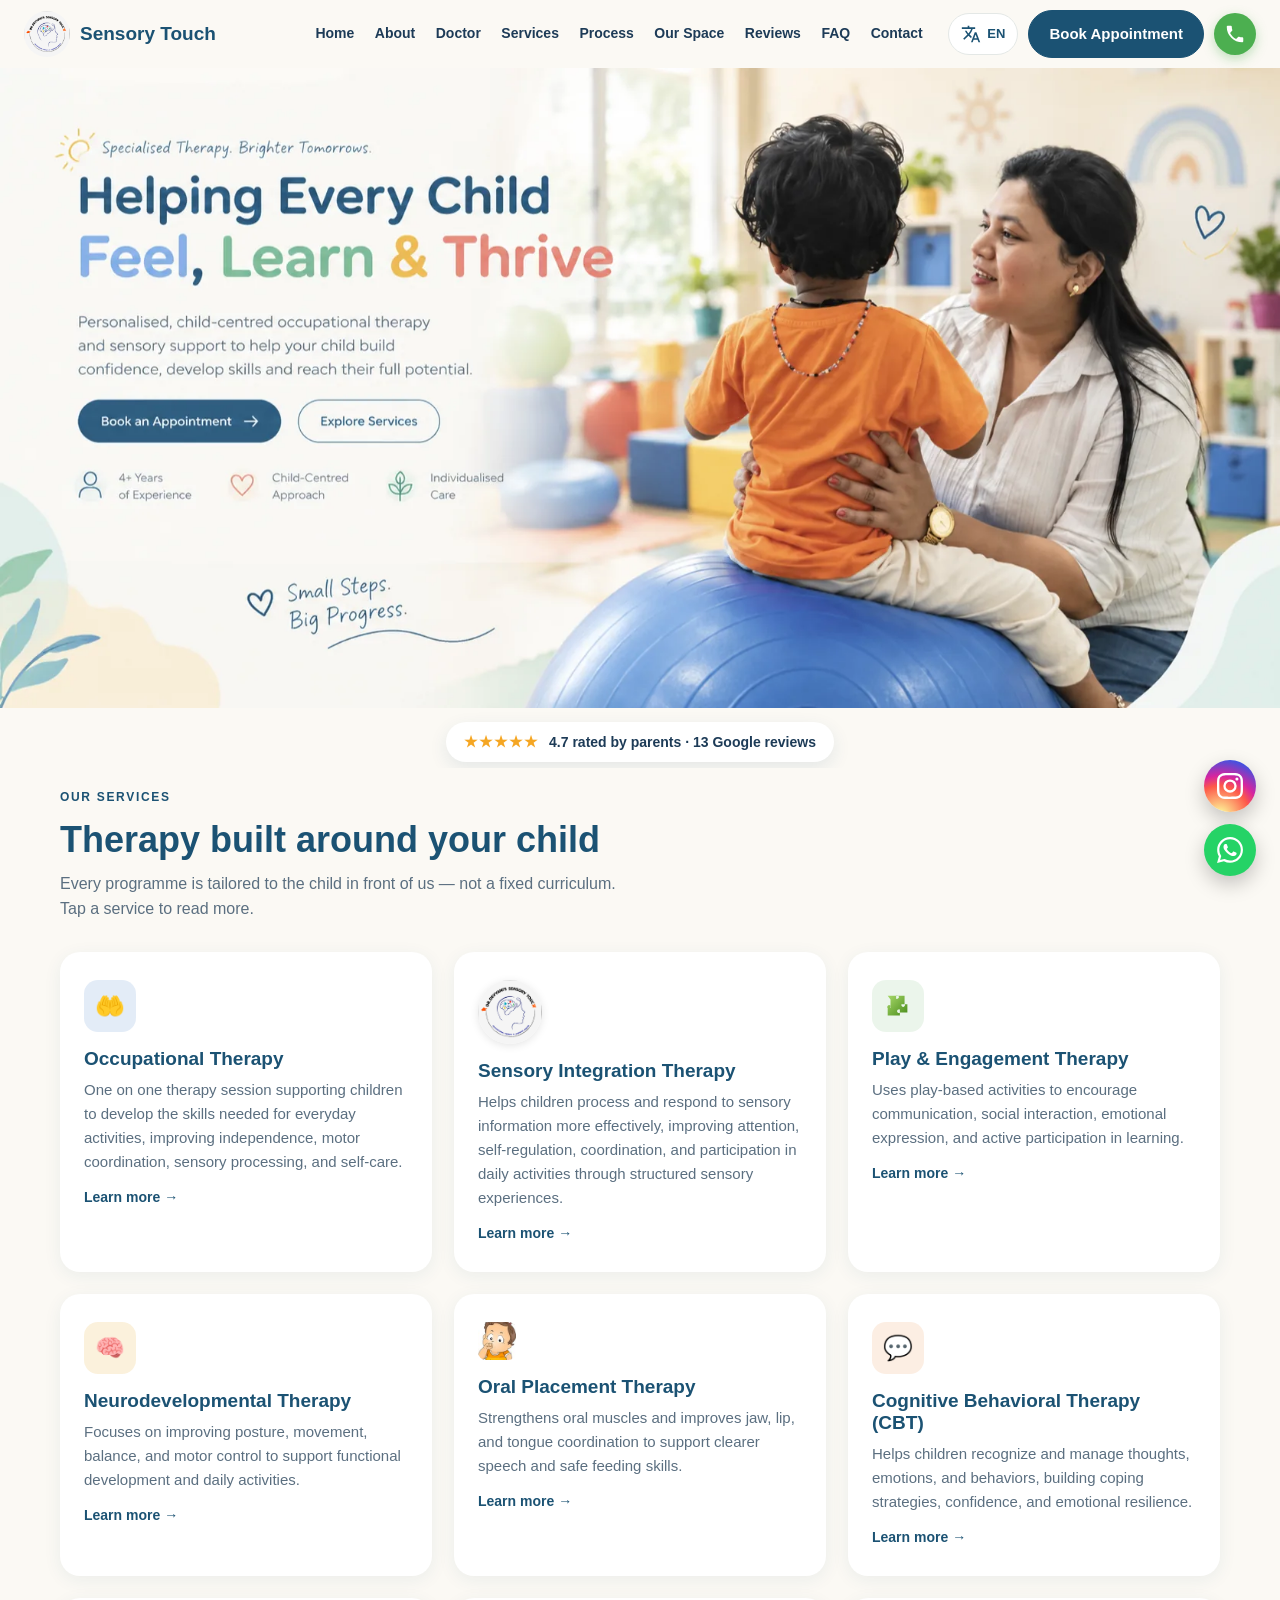
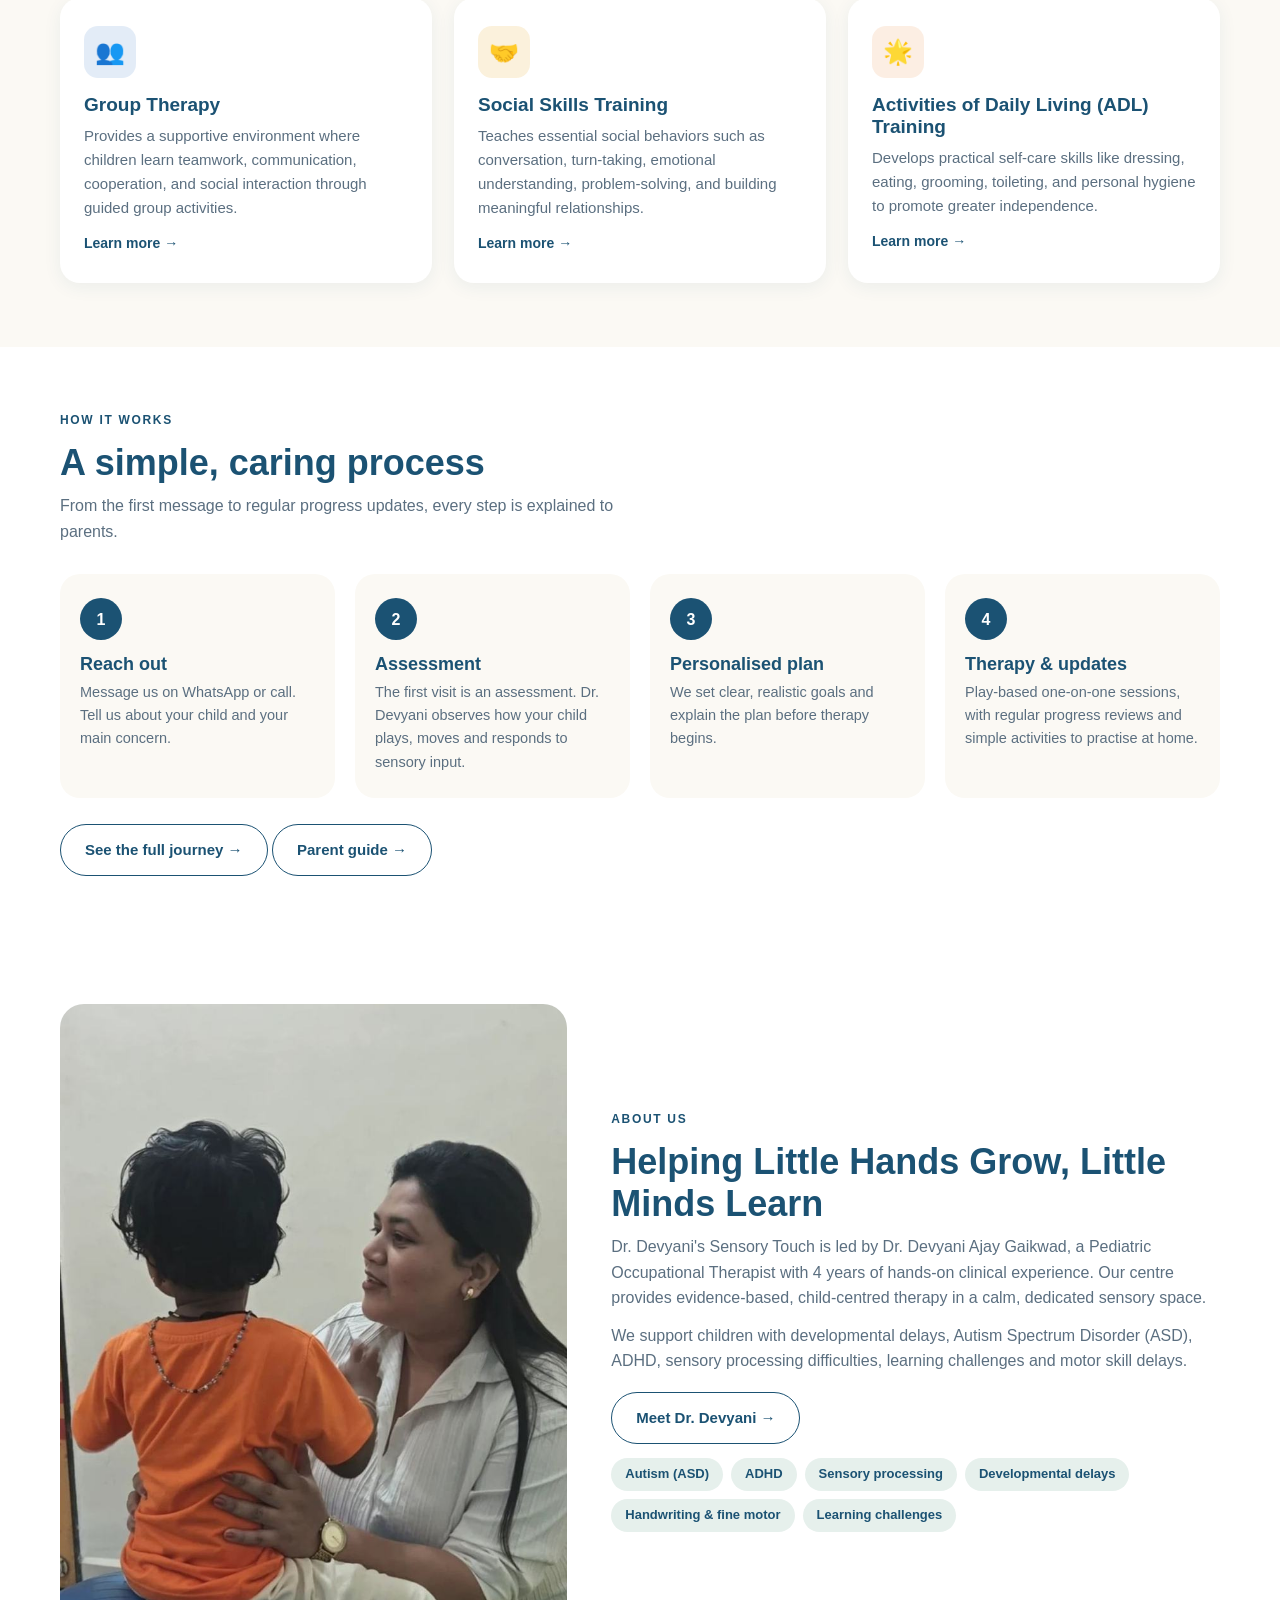
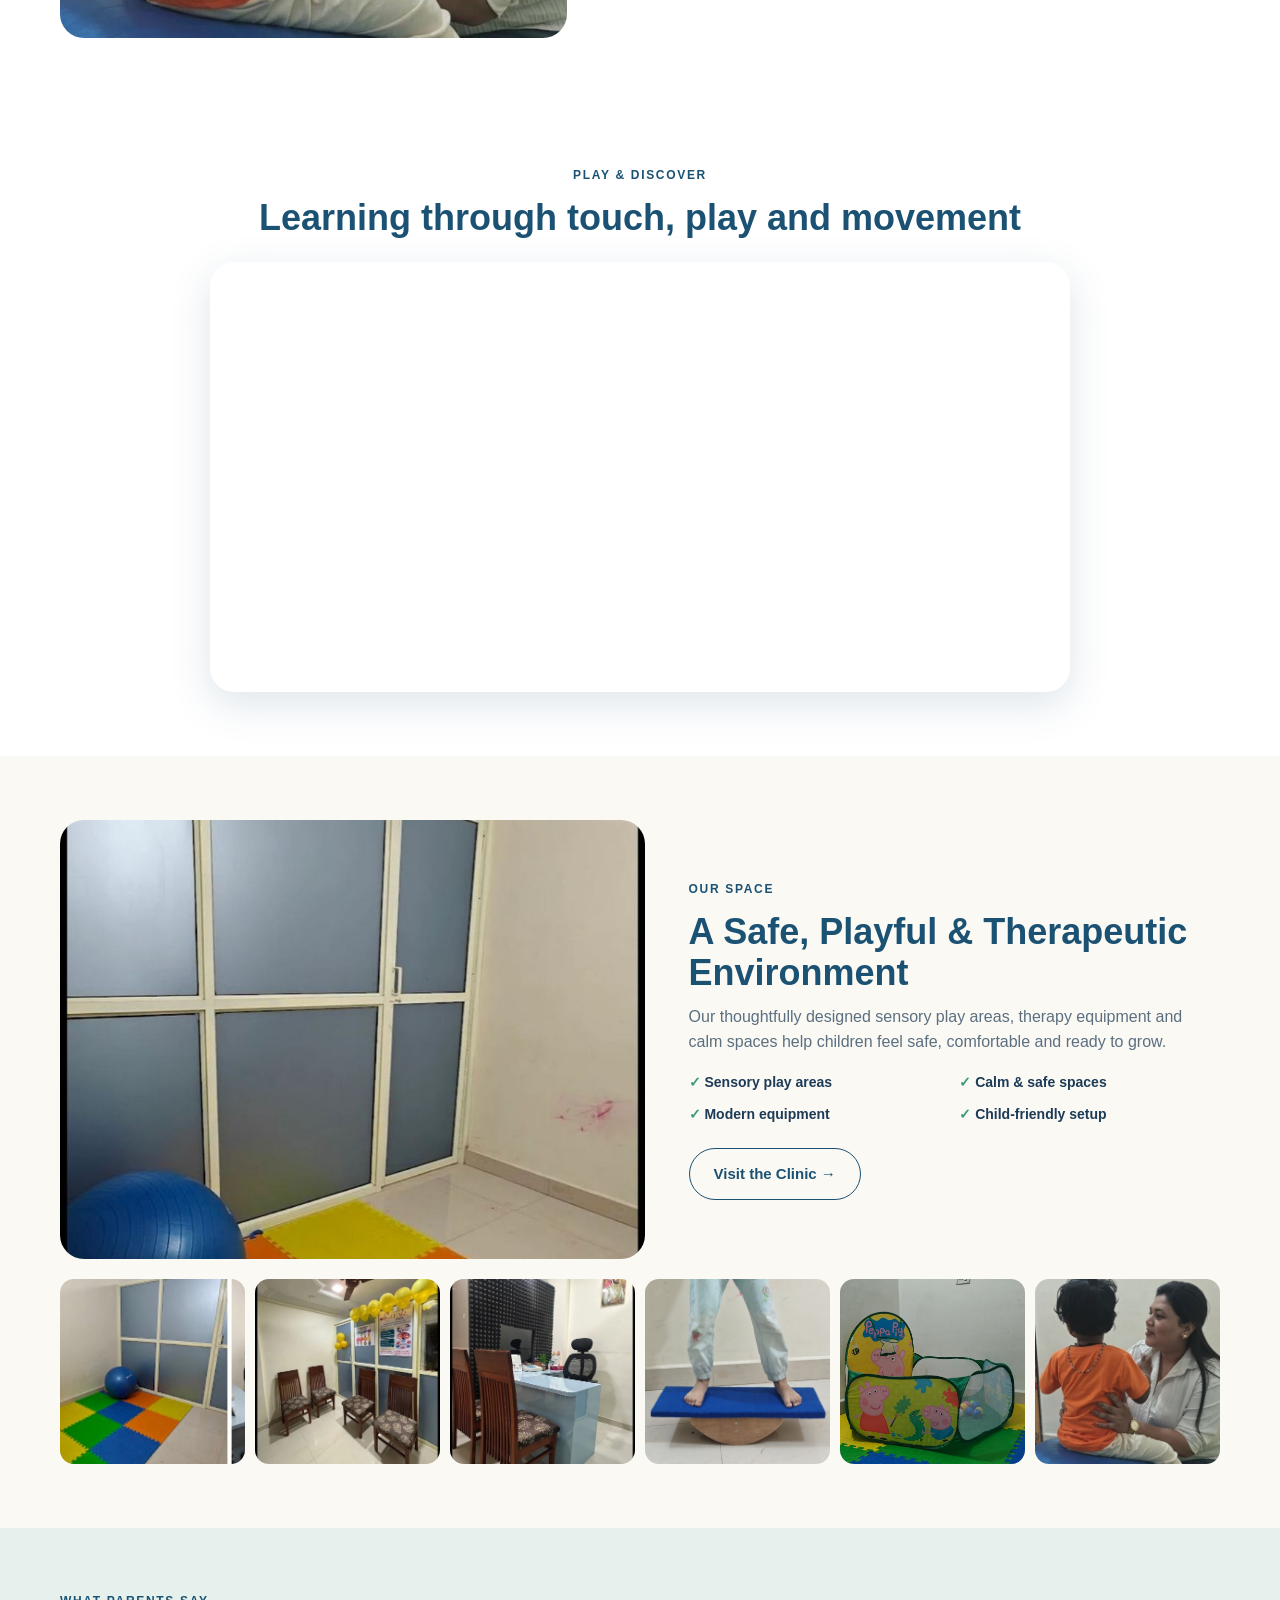
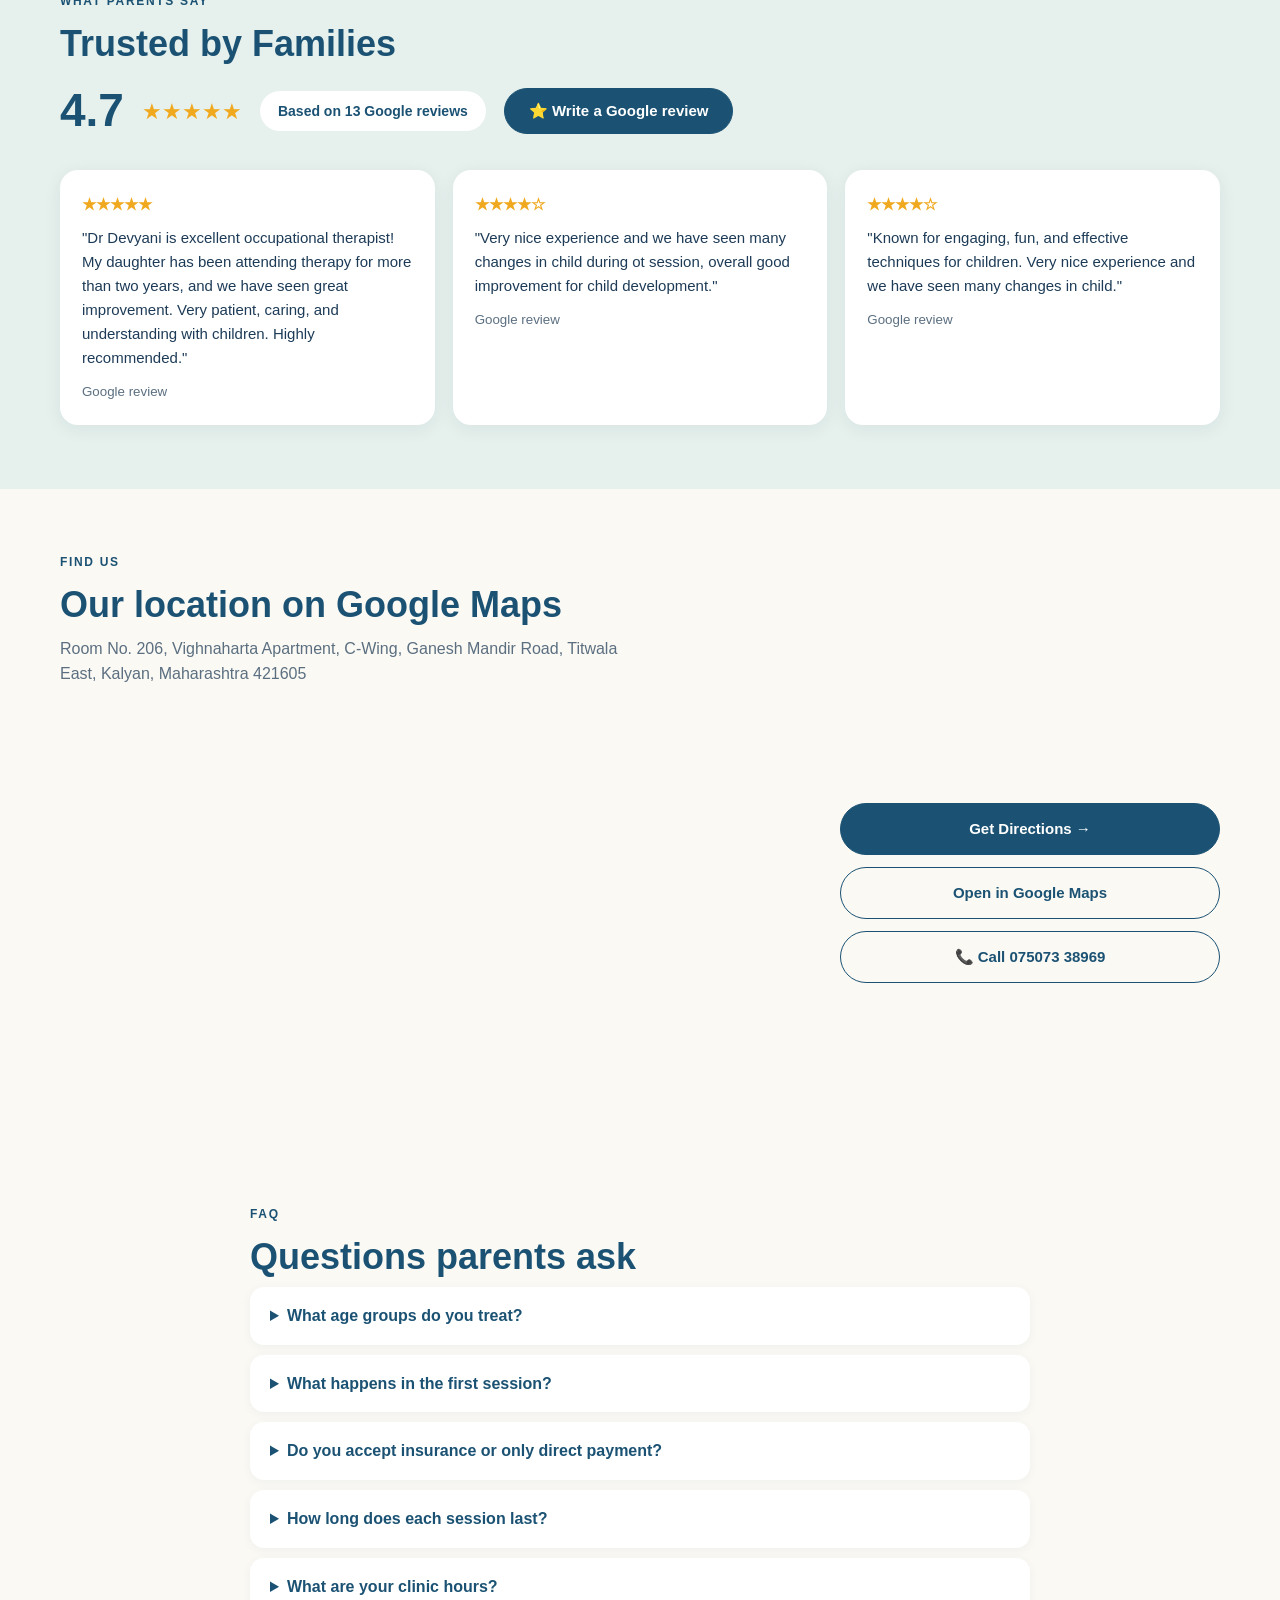
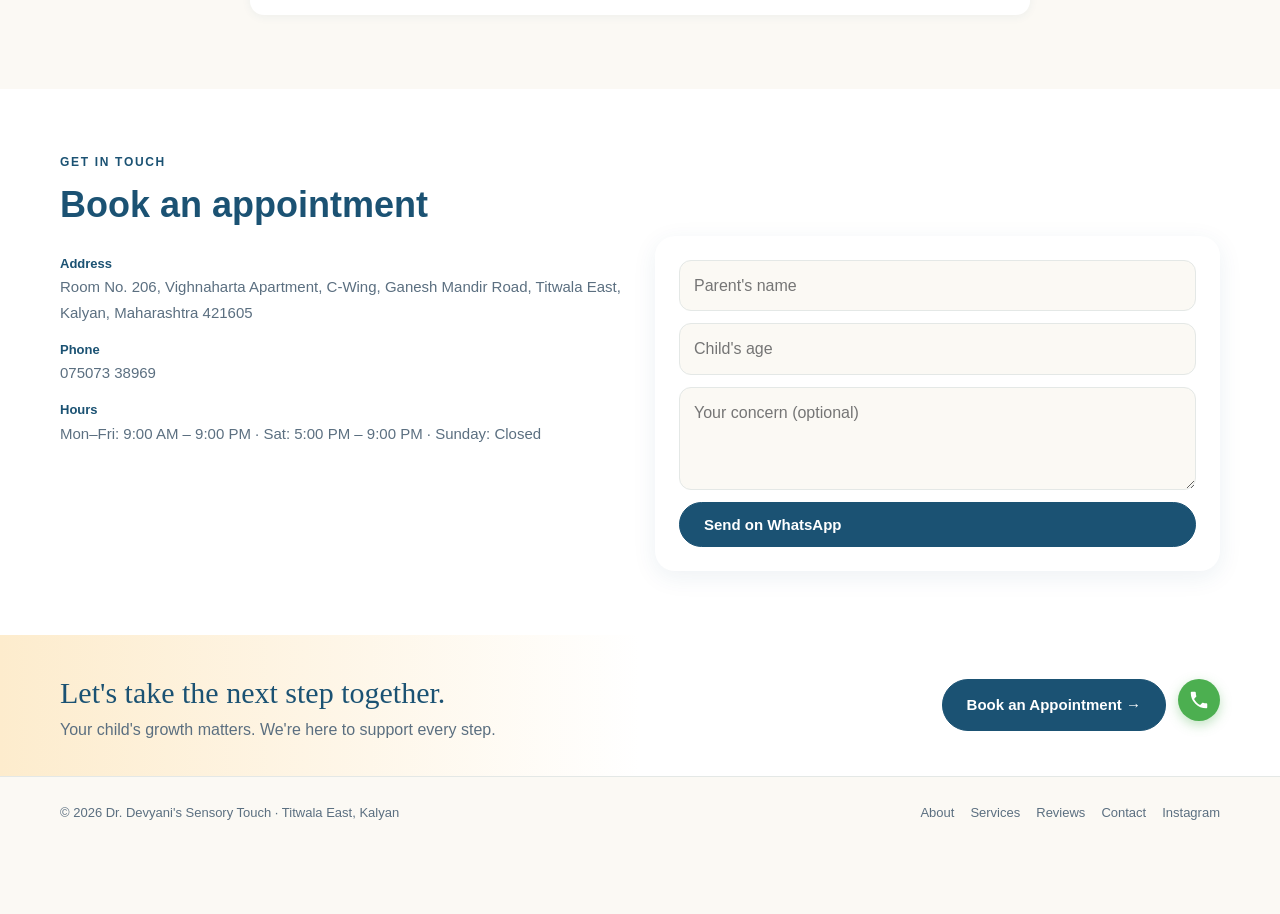
==== commit ec860738: "Add files via upload" ====
--- a/index.html
+++ b/index.html
@@ -135,7 +135,7 @@
 <div class="nc"><a class="btn" href="#contact">Book Appointment</a><a class="hcall" href="tel:+917507338969" aria-label="Call us" title="Call 075073 38969"><svg aria-hidden="true" focusable="false"><use href="#i-call"/></svg></a><button class="mt" id="mt" aria-label="Menu"><svg viewBox="0 0 24 24" fill="none" stroke="currentColor" stroke-width="2"><path d="M3 6h18M3 12h18M3 18h18"/></svg></button></div>
 </nav></header>
 
-<section class="hero" id="home"><div class="hg">
+<section class="hero" id="home"><div class="hbn"><div class="hbi"><picture><source type="image/webp" srcset="hero-banner-840.webp 840w, hero-banner.webp 1672w" sizes="(min-width:1672px) 1672px, 100vw"><img src="hero-banner.jpg" width="1672" height="836" fetchpriority="high" decoding="async" alt="A therapist guiding a child on a therapy ball during an occupational therapy session"></picture><a class="hbtn hb1" href="#contact" data-book aria-label="Book an Appointment"></a><a class="hbtn hb2" href="#services" aria-label="Explore Services"></a></div><div class="rt rt-b" aria-hidden="true"><span class="st">★★★★★</span><span>4.7 rated by parents · 13 Google reviews</span></div></div><div class="hg">
 <div class="hc"><span class="eb">Pediatric Occupational Therapy in Titwala East, Kalyan</span>
 <h1>Helping Every Child<br><span class="b">Feel</span>, <span class="g">Learn</span> <span class="y">&amp;</span> <span class="r">Thrive</span></h1>
 <p>Personalised, child-centred occupational therapy and sensory support to help your child build confidence, develop skills and reach their full potential.</p>
--- a/style.css
+++ b/style.css
@@ -119,3 +119,18 @@
 @media(max-width:1180px){.nl{max-height:calc(100vh - 160px)}}
 @media(max-width:380px){.hcall{width:38px;height:38px}}
 @media(max-width:760px){.fl{right:12px;bottom:calc(72px + env(safe-area-inset-bottom));gap:10px}.fl a{width:48px;height:48px}.fl svg{width:24px;height:24px}}
+/* web banner (761px+, English): designed banner image with invisible hit-areas over its two buttons.
+   The live hero (h1, text, buttons) stays in the DOM for SEO/screen readers and for Hindi/Marathi. */
+.hbn{display:none}
+@media(min-width:761px){
+html[lang="en"] .hero{padding:0}
+html[lang="en"] .hbn{display:block;max-width:1672px;margin:0 auto}
+.hbi{position:relative}
+.hbn img{width:100%;height:auto;display:block}
+.hbtn{position:absolute;display:block;border-radius:999px;background:transparent;cursor:pointer;-webkit-tap-highlight-color:rgba(27,82,115,.18)}
+.hbtn:focus-visible{outline:3px solid var(--navy);outline-offset:3px}
+.hb1{left:6.1%;top:51.67%;width:15.91%;height:6.94%}
+.hb2{left:23.21%;top:51.67%;width:11.24%;height:6.94%}
+.hbn .rt-b{display:flex;width:max-content;max-width:calc(100% - 32px);margin:14px auto 6px}
+html[lang="en"] .hero .hg{position:absolute;width:1px;height:1px;min-height:0;margin:-1px;padding:0;border:0;overflow:hidden;clip:rect(0,0,0,0);clip-path:inset(50%);white-space:nowrap}
+}
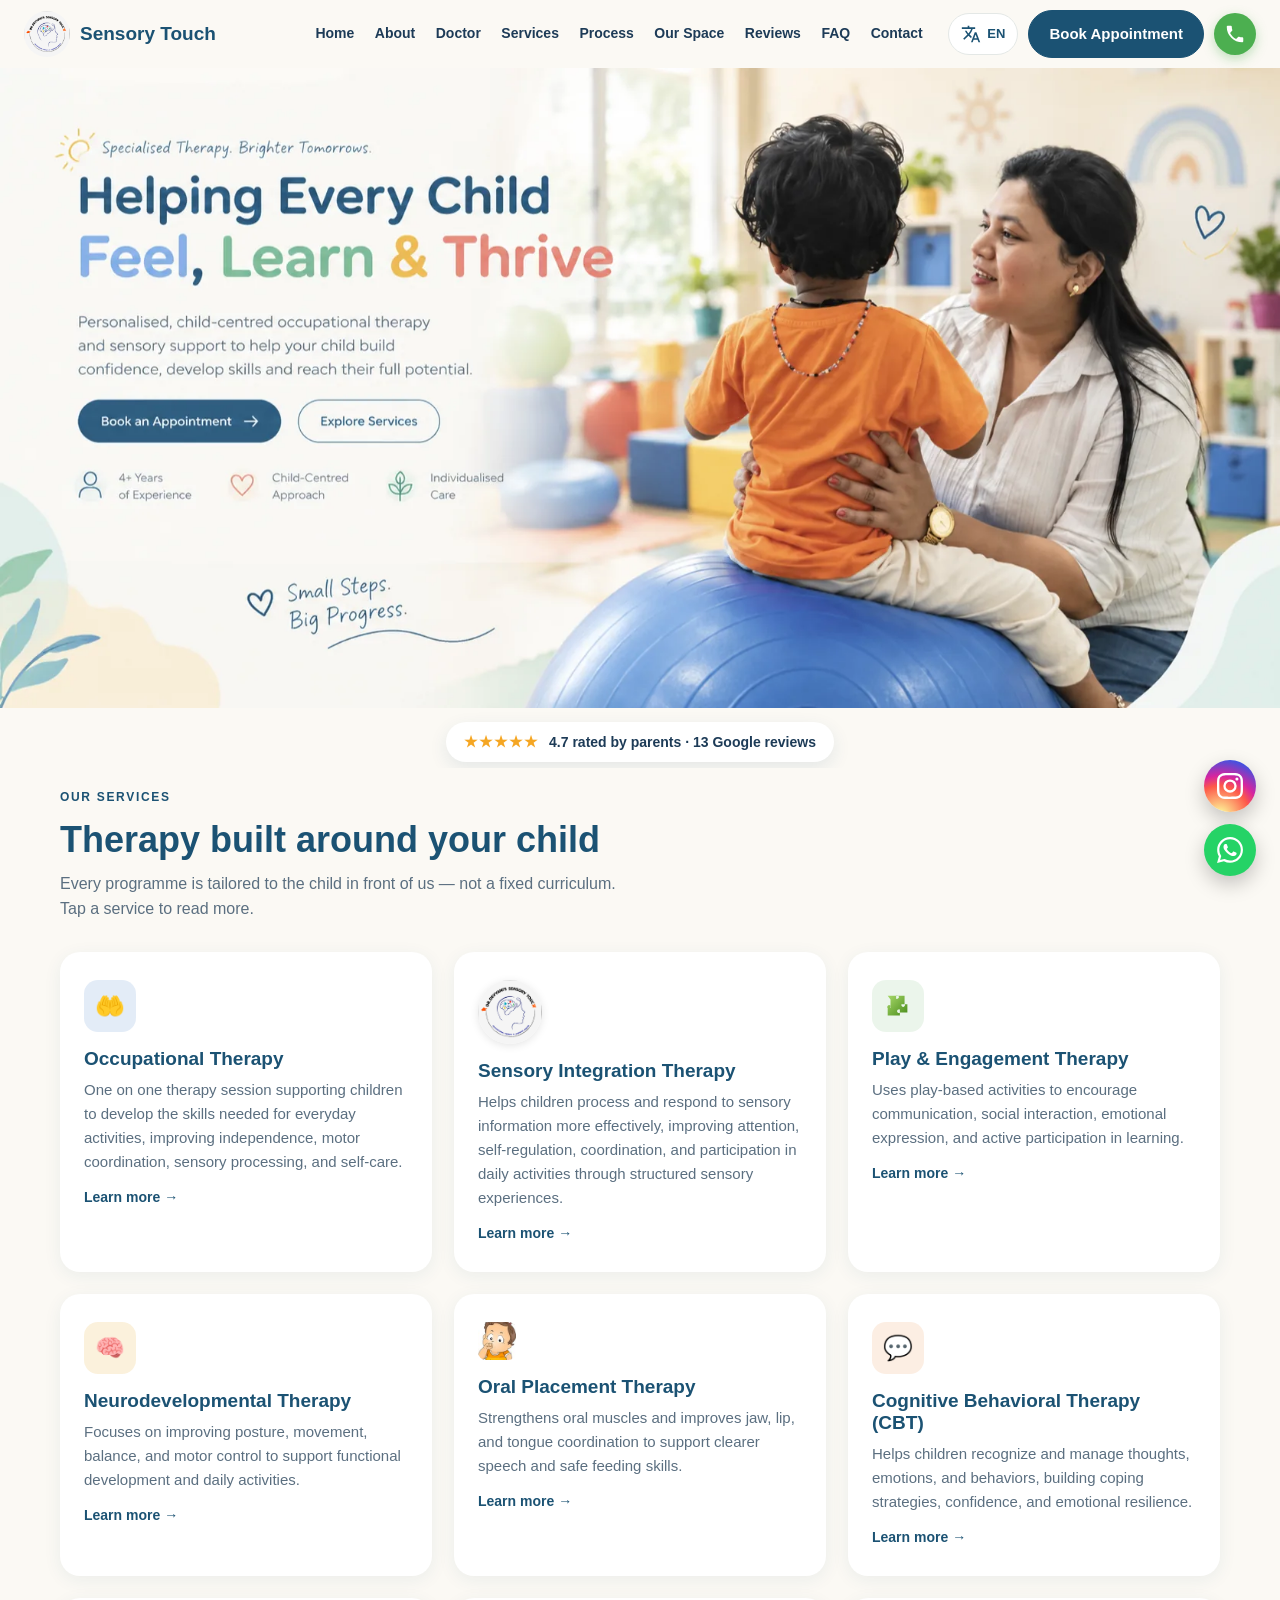
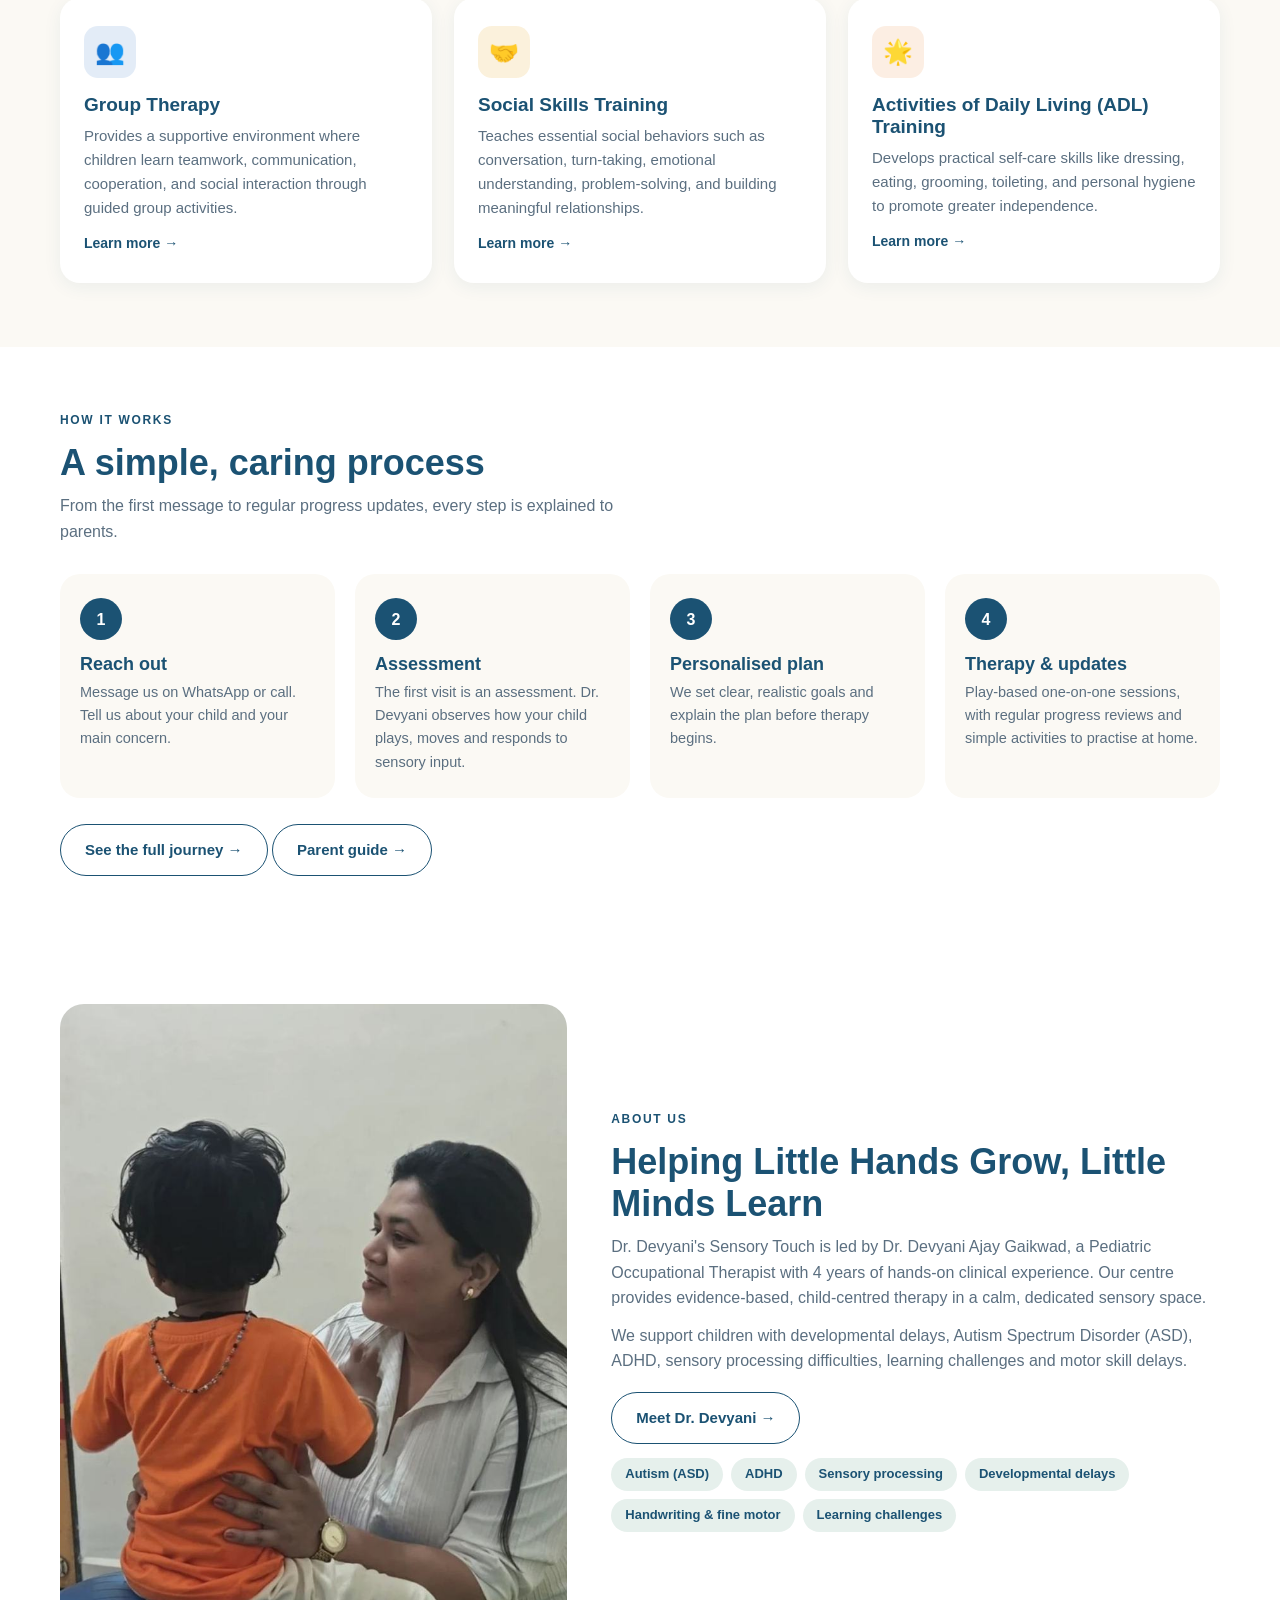
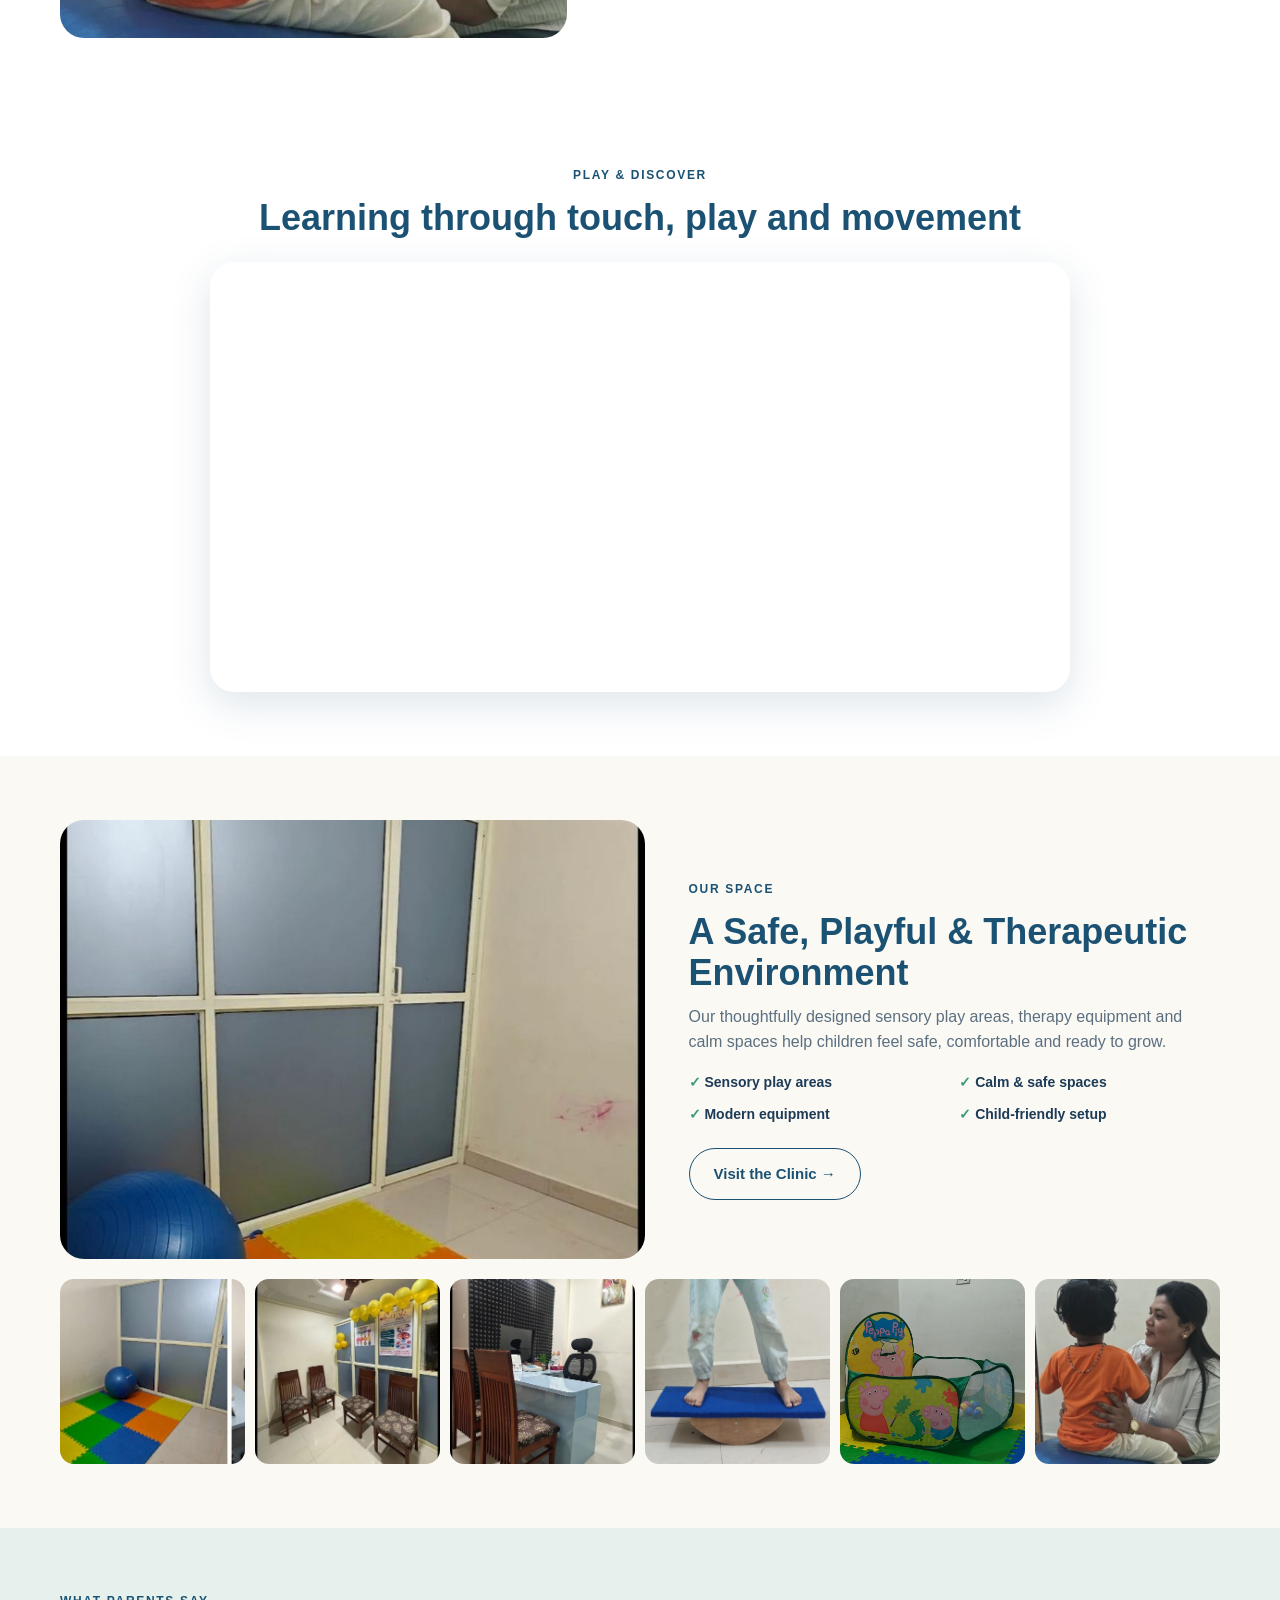
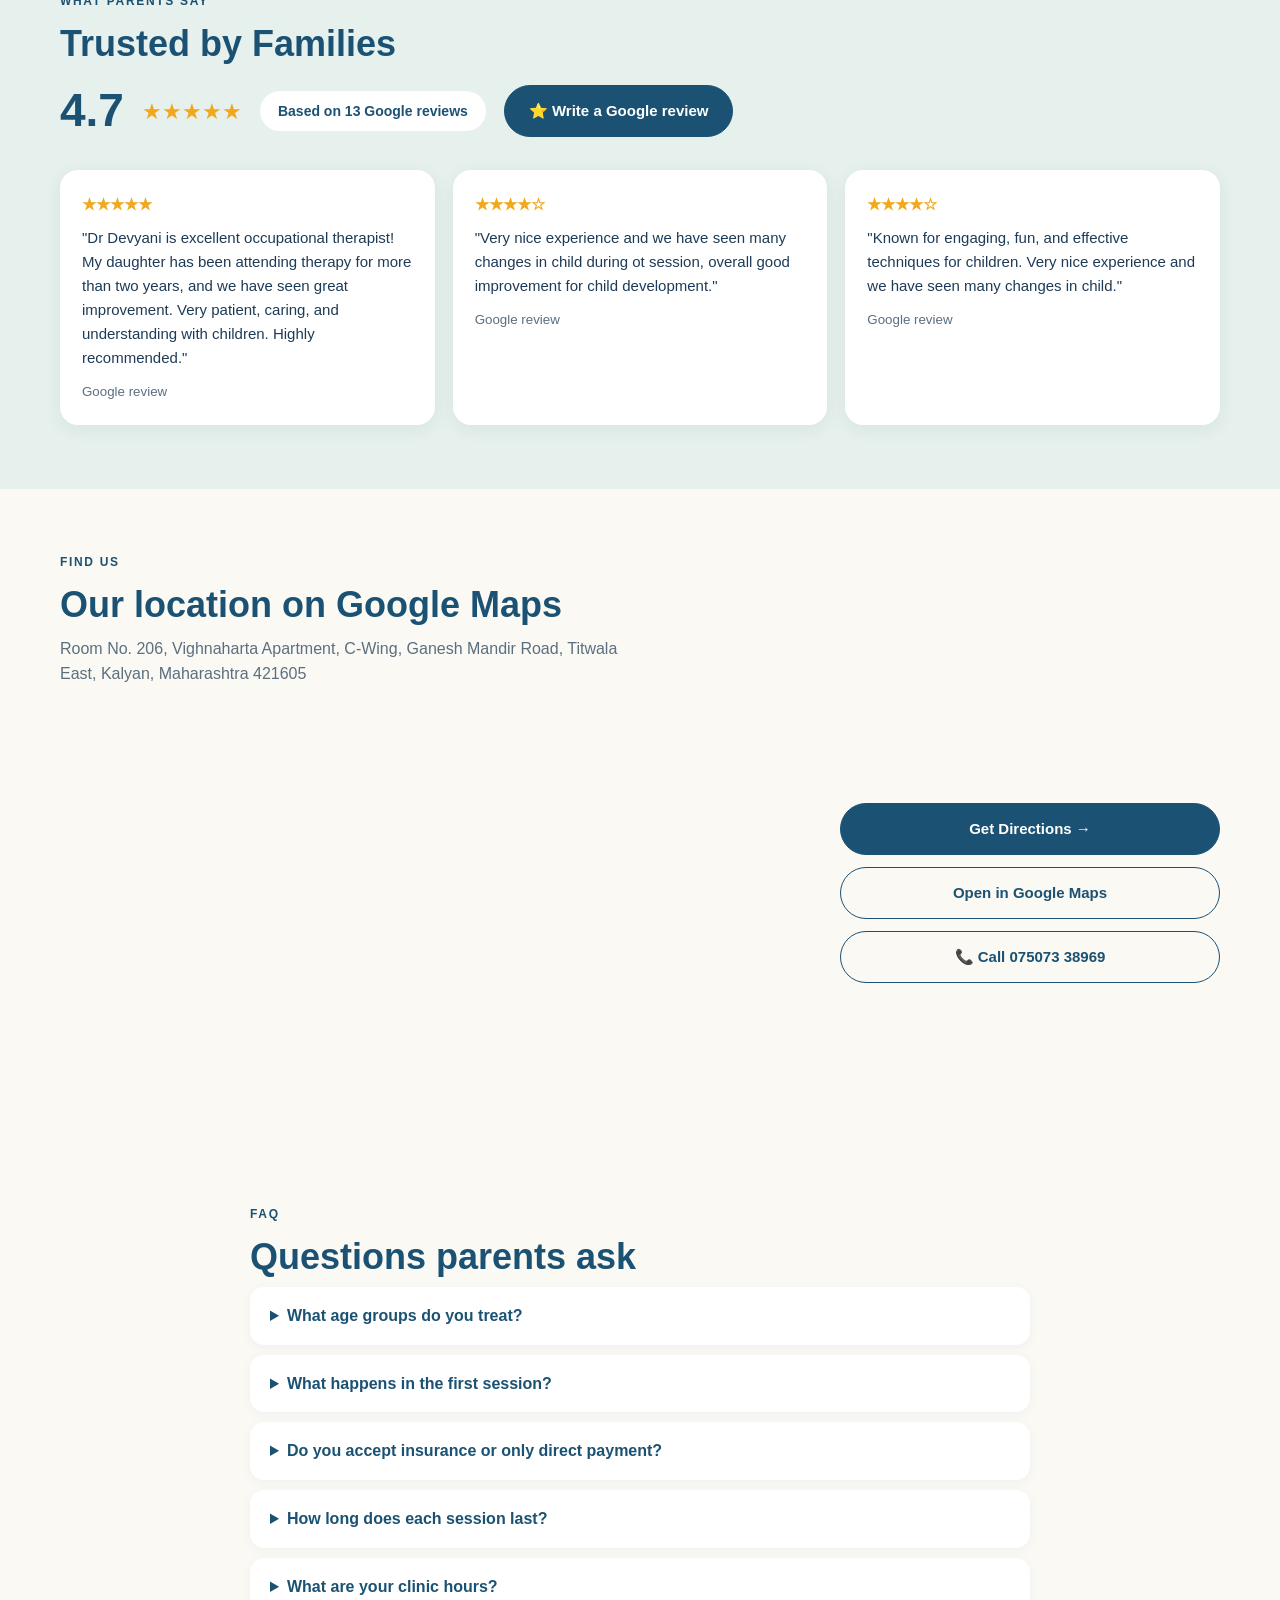
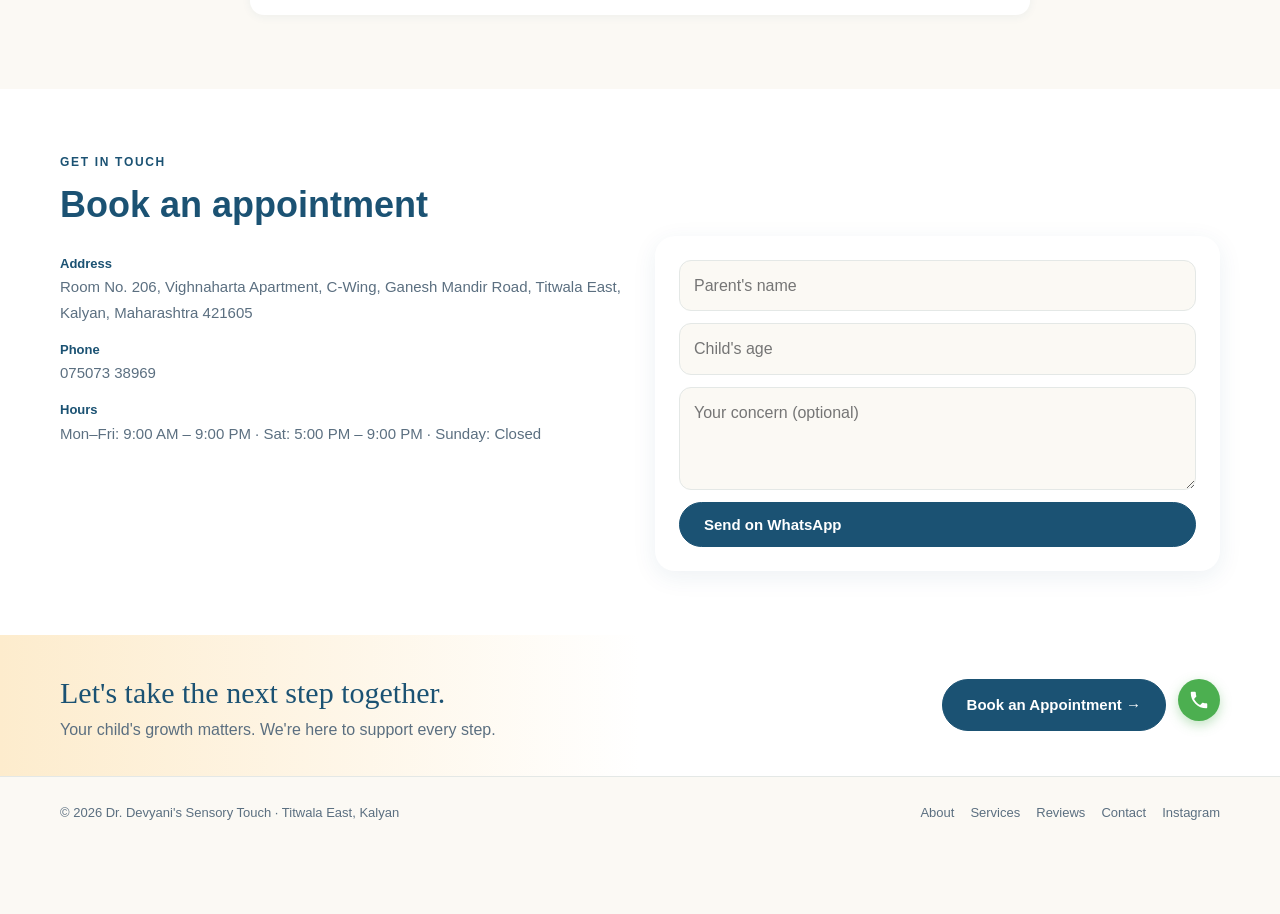
==== commit 8fd3ed0c: "Add files via upload" ====
--- a/index.html
+++ b/index.html
@@ -173,7 +173,7 @@
 <div class="th"><img src="sensory-room.jpg" alt="Sensory therapy room with colourful mats and therapy ball" loading="lazy" decoding="async"><img src="waiting-area.jpg" alt="Clinic waiting area" loading="lazy" decoding="async"><img src="reception1.jpg" alt="Clinic reception desk" loading="lazy" decoding="async"><img src="balance-board.jpg" alt="Child practising balance on a therapy board" loading="lazy" decoding="async"><img src="IMG-20260628-WA0002.jpg" alt="Ball pit play corner" loading="lazy" decoding="async"><img src="therapy-session2.jpg" alt="Dr. Devyani during a therapy session" loading="lazy" decoding="async"></div></div></section>
 
 <section class="rs" id="reviews"><div class="w"><span class="eb">What Parents Say</span><h2>Trusted by Families</h2>
-<div class="rh"><strong>4.7</strong><span>★★★★★</span><em class="pill">Based on 13 Google reviews</em><button type="button" class="btn" data-review>⭐ Write a Google review</button></div><div class="rg"><div class="rv"><b>★★★★★</b><p>"Dr Devyani is excellent occupational therapist! My daughter has been attending therapy for more than two years, and we have seen great improvement. Very patient, caring, and understanding with children. Highly recommended."</p><small>Google review</small></div><div class="rv"><b>★★★★☆</b><p>"Very nice experience and we have seen many changes in child during ot session, overall good improvement for child development."</p><small>Google review</small></div><div class="rv"><b>★★★★☆</b><p>"Known for engaging, fun, and effective techniques for children. Very nice experience and we have seen many changes in child."</p><small>Google review</small></div></div></div></section>
+<div class="rh"><strong>4.7</strong><span>★★★★★</span><em class="pill">Based on 13 Google reviews</em><a class="btn" href="https://maps.app.goo.gl/2J3wrgFxBeVaxbsd8" target="_blank" rel="noopener noreferrer">⭐ Write a Google review</a></div><div class="rg"><div class="rv"><b>★★★★★</b><p>"Dr Devyani is excellent occupational therapist! My daughter has been attending therapy for more than two years, and we have seen great improvement. Very patient, caring, and understanding with children. Highly recommended."</p><small>Google review</small></div><div class="rv"><b>★★★★☆</b><p>"Very nice experience and we have seen many changes in child during ot session, overall good improvement for child development."</p><small>Google review</small></div><div class="rv"><b>★★★★☆</b><p>"Known for engaging, fun, and effective techniques for children. Very nice experience and we have seen many changes in child."</p><small>Google review</small></div></div></div></section>
 
 <section id="location"><div class="w"><span class="eb">Find Us</span><h2>Our location on Google Maps</h2>
 <p style="color:var(--soft);max-width:560px;margin-bottom:22px">Room No. 206, Vighnaharta Apartment, C-Wing, Ganesh Mandir Road, Titwala East, Kalyan, Maharashtra 421605</p>
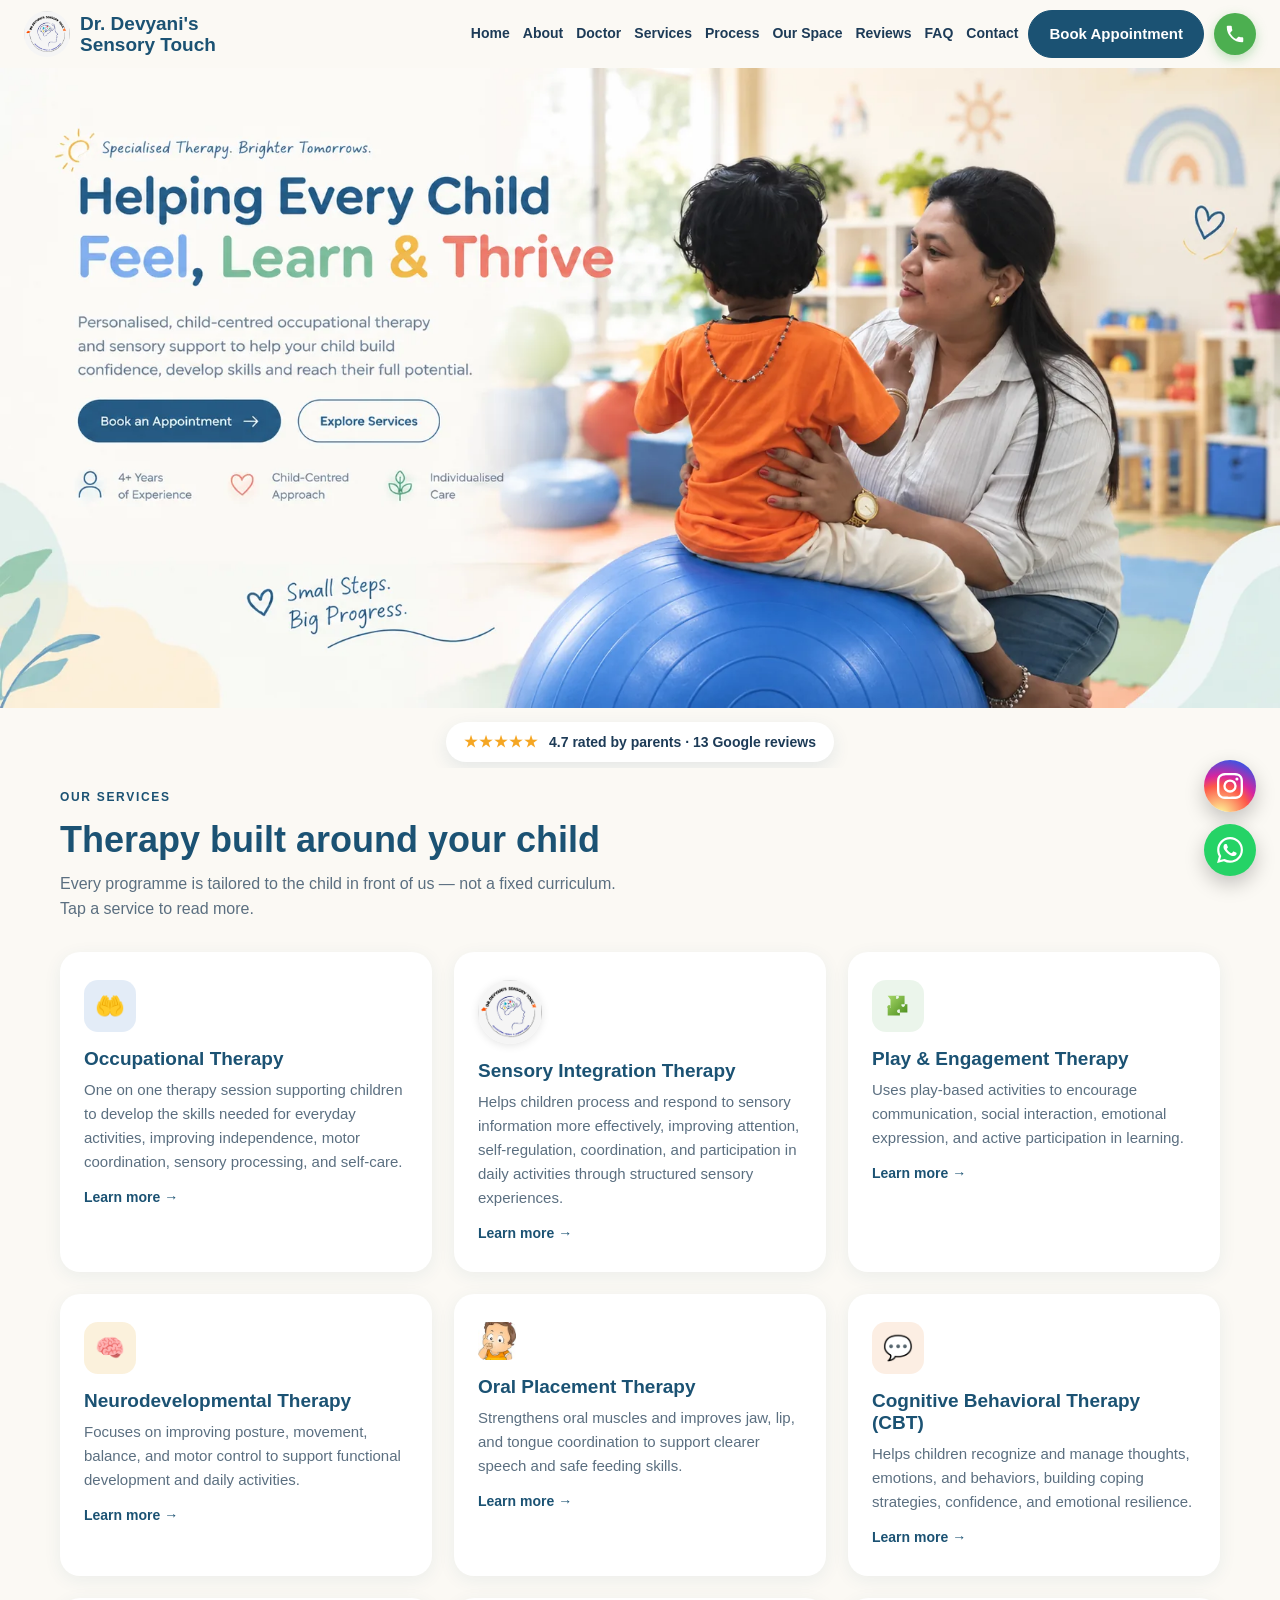
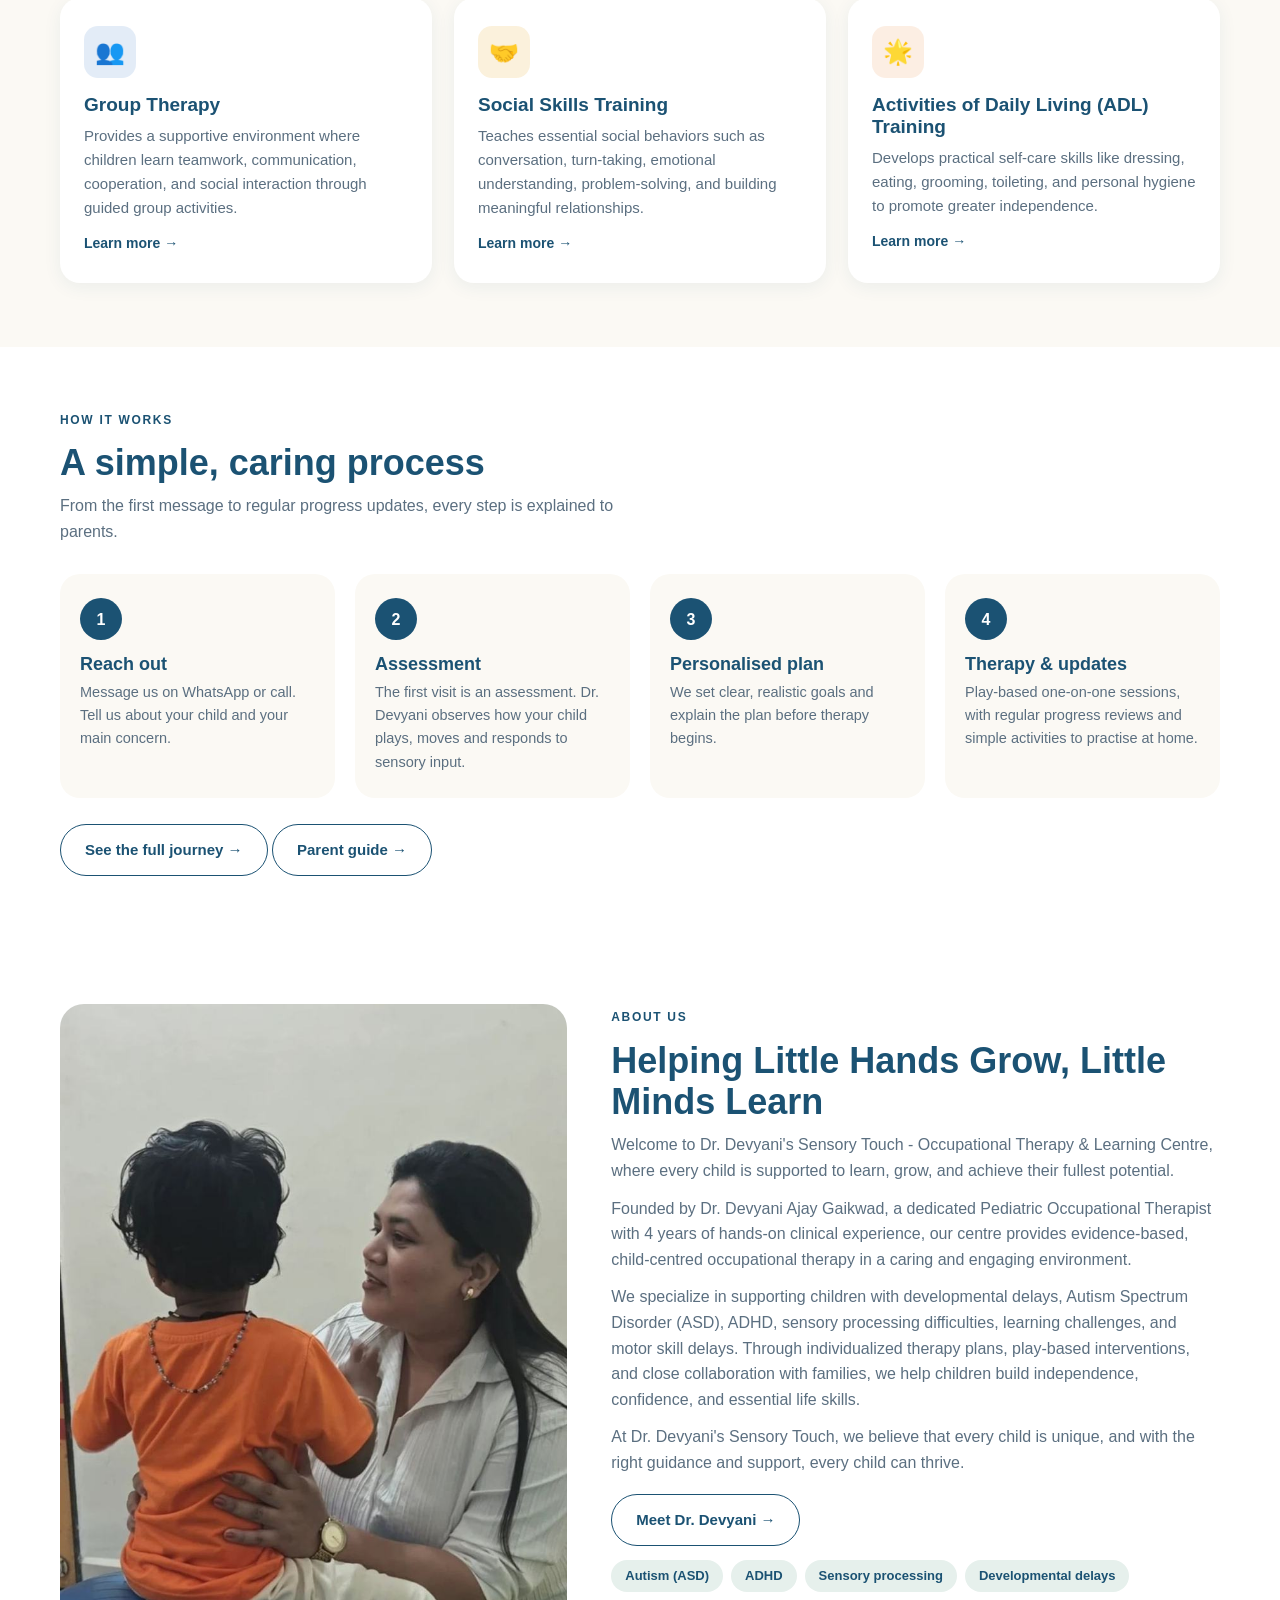
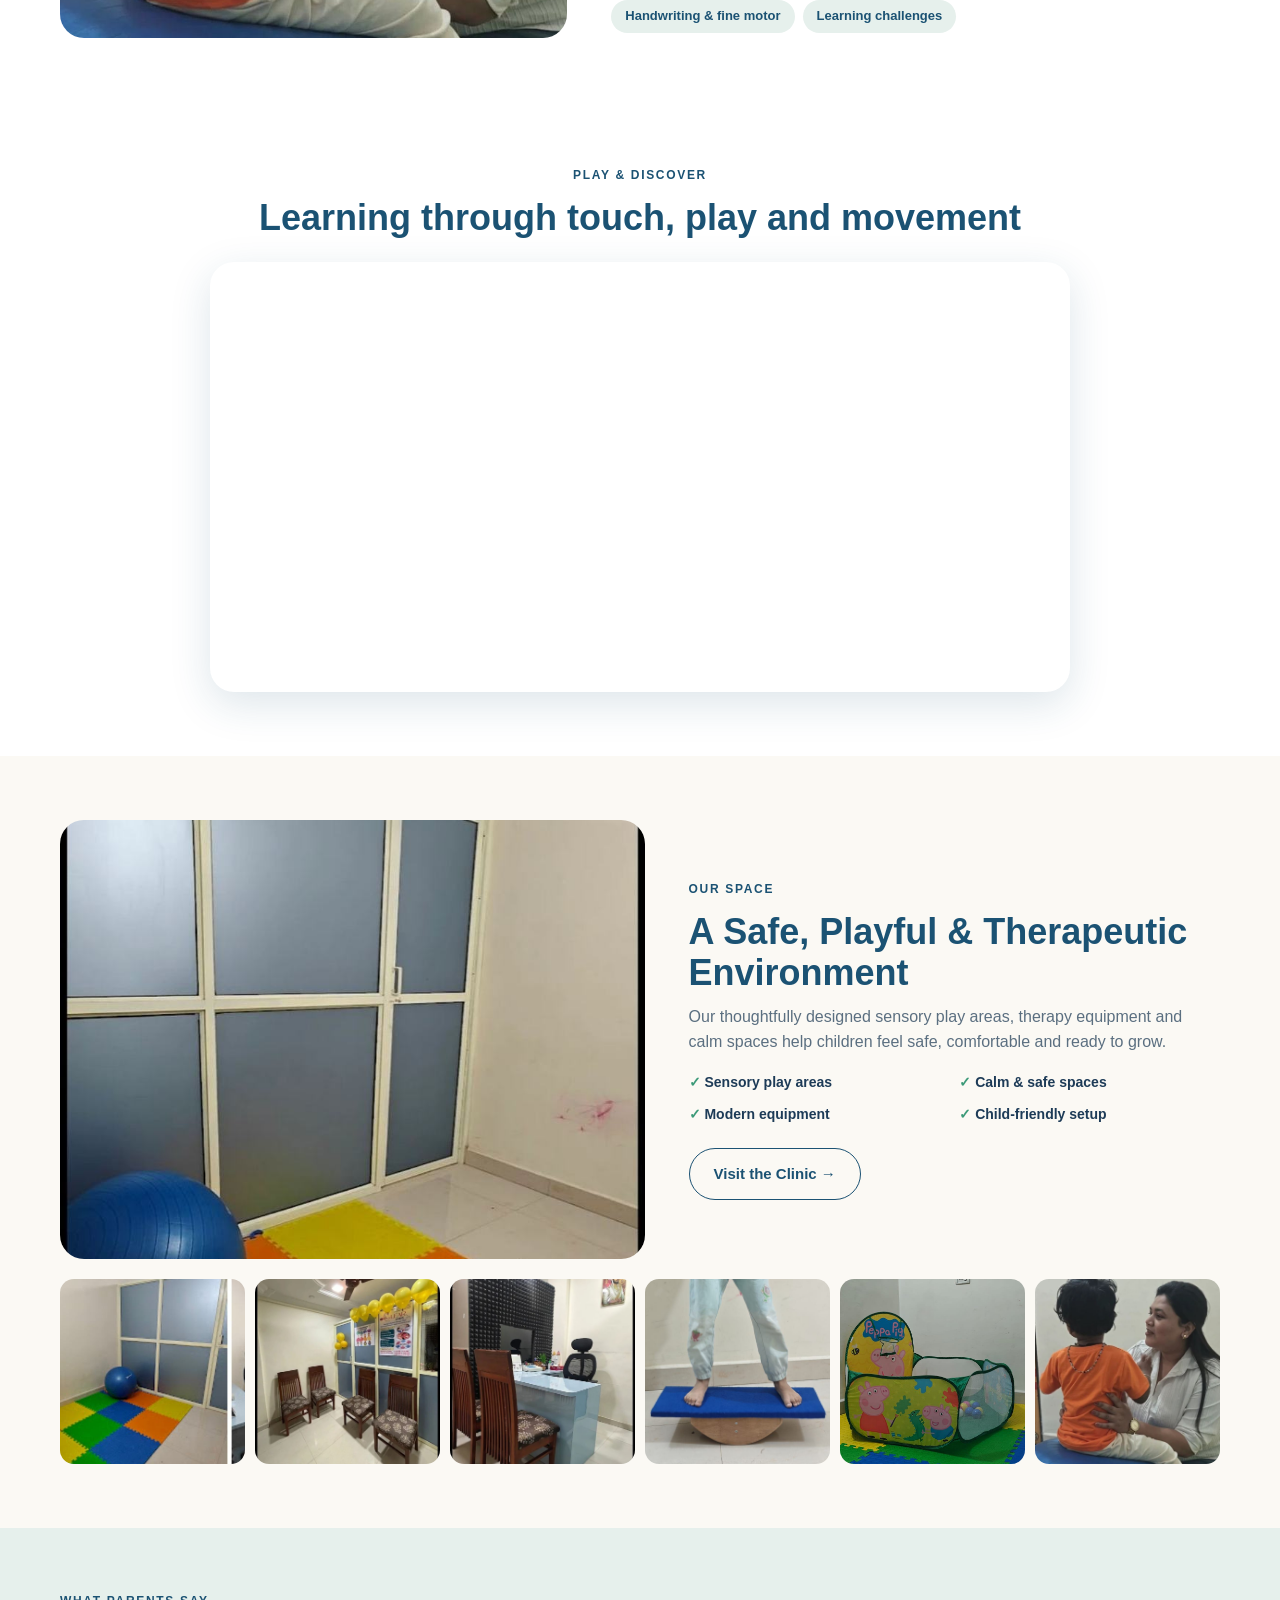
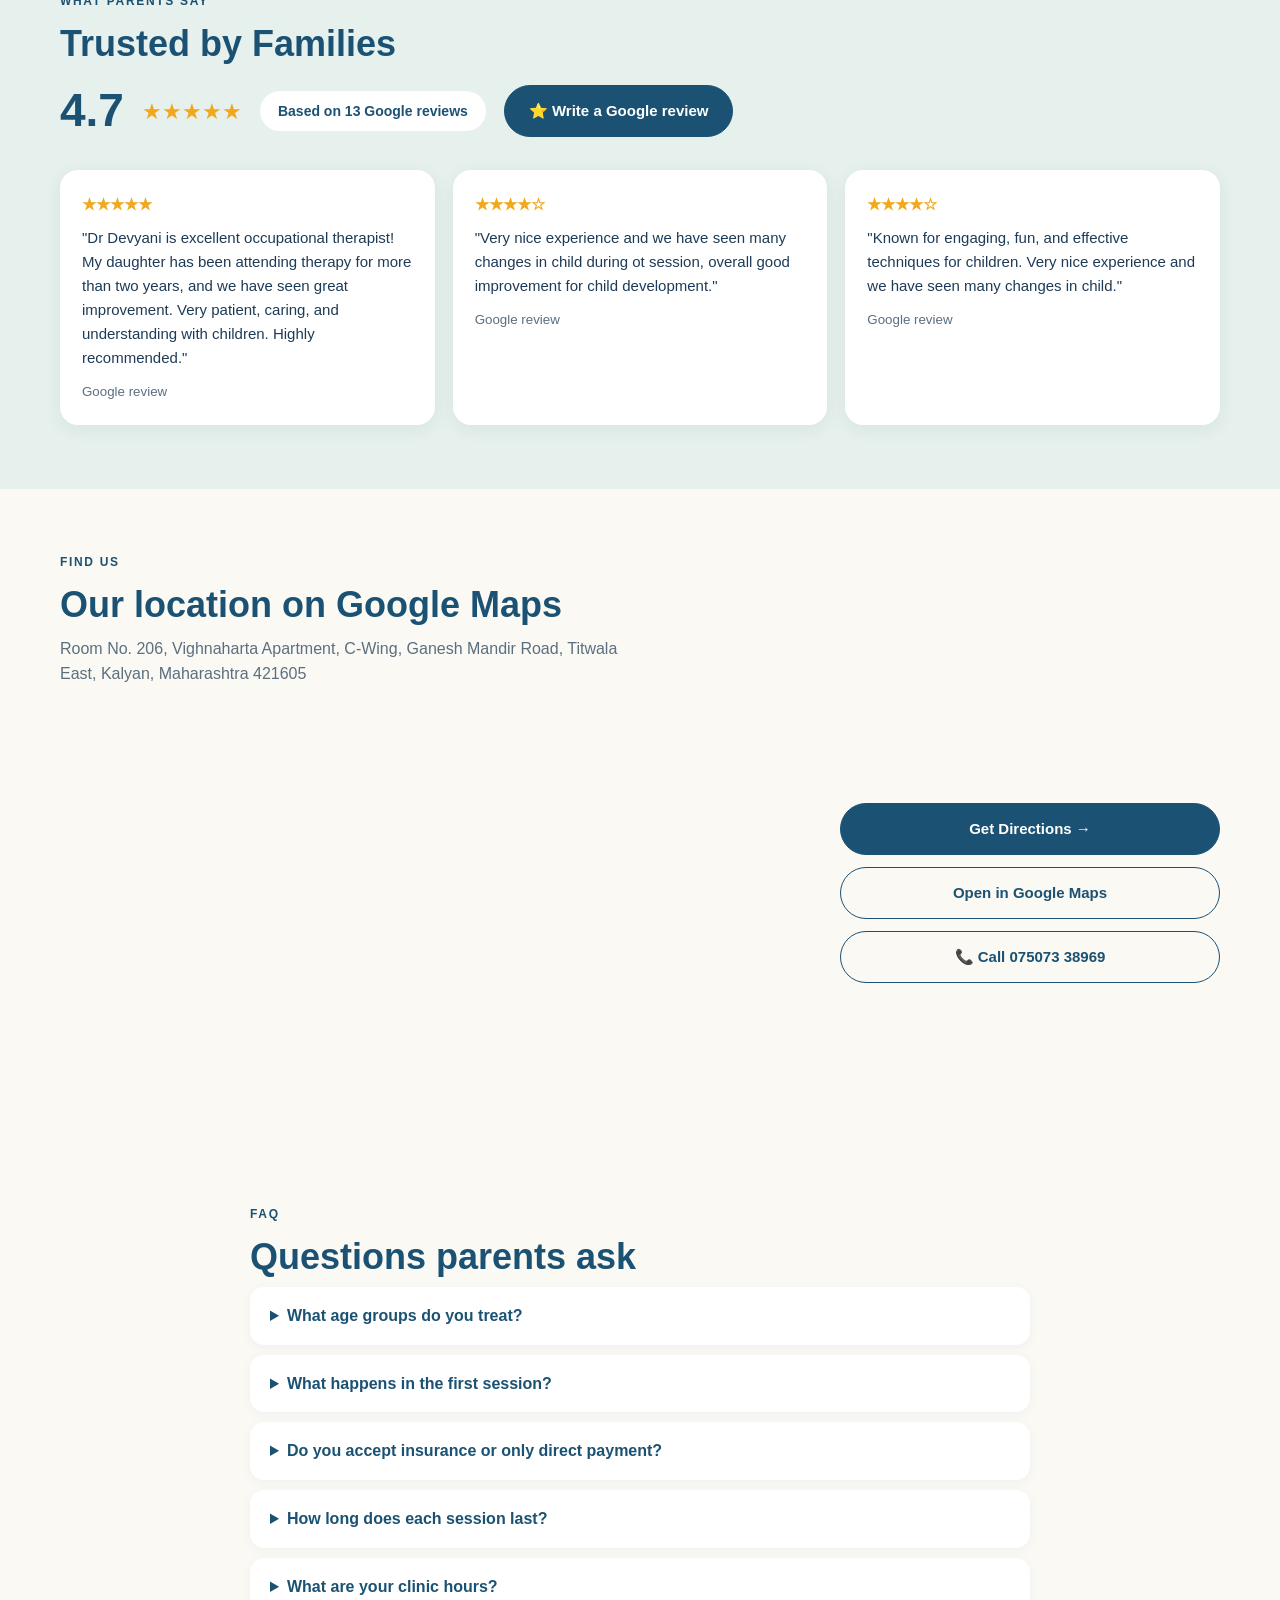
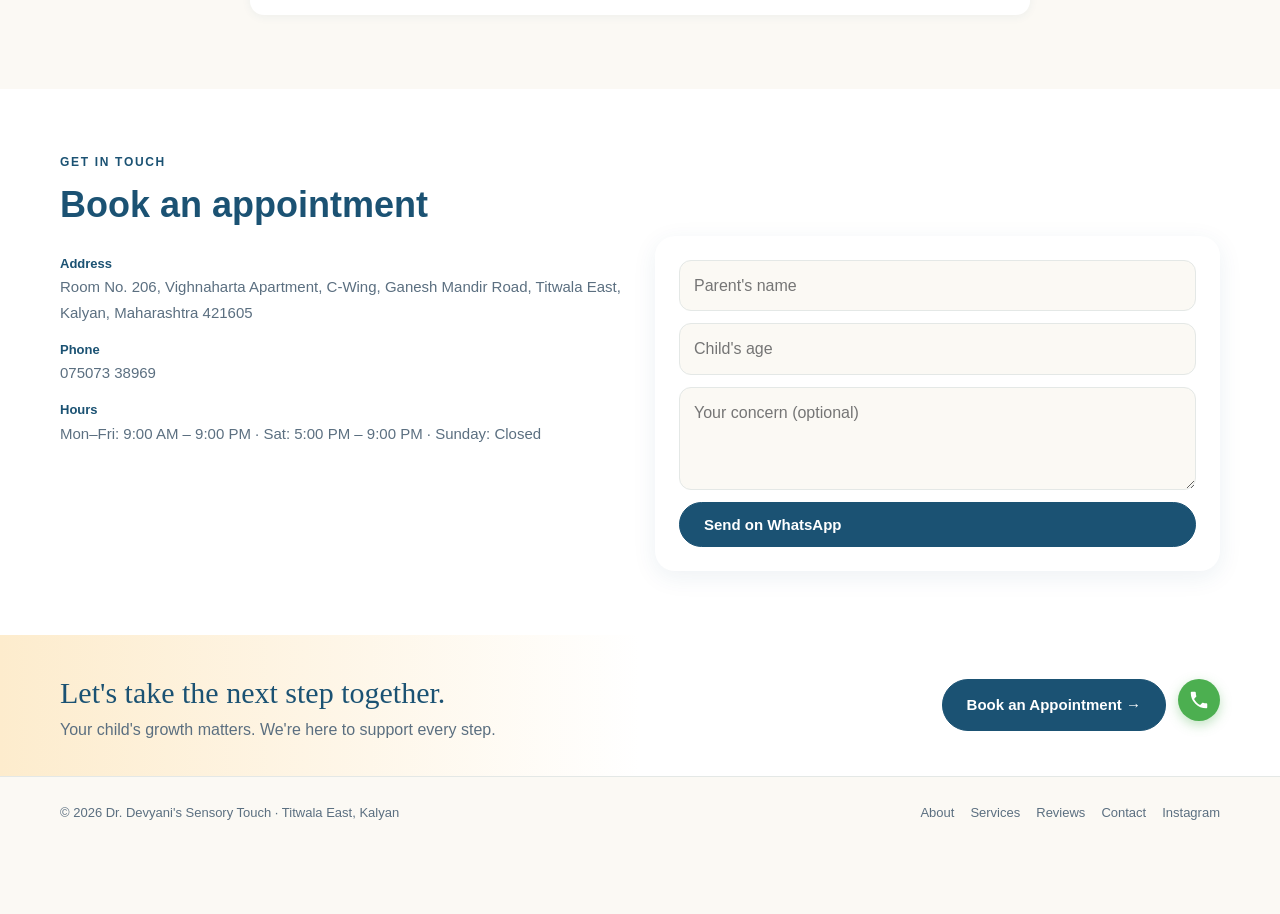
==== commit 52bc68b1: "Add files via upload" ====
--- a/index.html
+++ b/index.html
@@ -10,10 +10,10 @@
 <meta property="og:title" content="Pediatric Occupational Therapy in Titwala East, Kalyan | Dr. Devyani's Sensory Touch">
 <meta property="og:description" content="Helping every child grow, learn and thrive. Pediatric occupational therapy in Titwala East, Kalyan.">
 <meta property="og:type" content="business.business">
-<meta property="og:url" content="https://webkelender.github.io/sensory-touch-website/">
-<meta property="og:image" content="https://webkelender.github.io/sensory-touch-website/logo.png">
+<meta property="og:url" content="https://sensorytouch.vercel.app/">
+<meta property="og:image" content="https://sensorytouch.vercel.app/logo.png">
 <meta property="og:locale" content="en_IN">
-<link rel="canonical" href="https://webkelender.github.io/sensory-touch-website/">
+<link rel="canonical" href="https://sensorytouch.vercel.app/">
 <link rel="preconnect" href="https://fonts.googleapis.com">
 <link rel="preconnect" href="https://fonts.gstatic.com" crossorigin>
 <link rel="icon" type="image/png" href="logo.png">
@@ -25,9 +25,9 @@
   "@type": "MedicalBusiness",
   "name": "Dr. Devyani's Sensory Touch — Occupational Therapy & Learning Centre",
   "description": "Pediatric occupational therapy and sensory integration therapy for children with developmental delays, Autism, ADHD and sensory processing difficulties.",
-  "url": "https://webkelender.github.io/sensory-touch-website/",
-  "image": "https://webkelender.github.io/sensory-touch-website/logo.png",
-  "logo": "https://webkelender.github.io/sensory-touch-website/logo.png",
+  "url": "https://sensorytouch.vercel.app/",
+  "image": "https://sensorytouch.vercel.app/logo.png",
+  "logo": "https://sensorytouch.vercel.app/logo.png",
   "telephone": "+917507338969",
   "address": {
    "@type": "PostalAddress",
@@ -130,12 +130,12 @@
 </head>
 <body>
 <header><nav>
-<a class="lg" href="#home"><img src="logo.png" alt="Dr. Devyani's Sensory Touch logo"><span><b>Sensory Touch</b><small>Occupational Therapy &amp; Learning Centre</small></span></a>
+<a class="lg" href="#home"><img src="logo.png" alt="Dr. Devyani's Sensory Touch logo"><span><b>Dr. Devyani's Sensory Touch</b><small>Occupational Therapy &amp; Learning Centre</small></span></a>
 <div class="nl" id="nl"><a href="#home">Home</a><a href="#about">About</a><a href="doctor.html">Doctor</a><a href="#services">Services</a><a href="therapy-journey.html">Process</a><a href="#space">Our Space</a><a href="#reviews">Reviews</a><a href="#faq">FAQ</a><a href="#contact">Contact</a></div>
 <div class="nc"><a class="btn" href="#contact">Book Appointment</a><a class="hcall" href="tel:+917507338969" aria-label="Call us" title="Call 075073 38969"><svg aria-hidden="true" focusable="false"><use href="#i-call"/></svg></a><button class="mt" id="mt" aria-label="Menu"><svg viewBox="0 0 24 24" fill="none" stroke="currentColor" stroke-width="2"><path d="M3 6h18M3 12h18M3 18h18"/></svg></button></div>
 </nav></header>
 
-<section class="hero" id="home"><div class="hbn"><div class="hbi"><picture><source type="image/webp" srcset="hero-banner-840.webp 840w, hero-banner.webp 1672w" sizes="(min-width:1672px) 1672px, 100vw"><img src="hero-banner.jpg" width="1672" height="836" fetchpriority="high" decoding="async" alt="A therapist guiding a child on a therapy ball during an occupational therapy session"></picture><a class="hbtn hb1" href="#contact" data-book aria-label="Book an Appointment"></a><a class="hbtn hb2" href="#services" aria-label="Explore Services"></a></div><div class="rt rt-b" aria-hidden="true"><span class="st">★★★★★</span><span>4.7 rated by parents · 13 Google reviews</span></div></div><div class="hg">
+<section class="hero" id="home"><div class="hbn"><div class="hbi hb-en"><picture><source type="image/webp" srcset="hero-banner-840.webp?v=2 887w, hero-banner.webp?v=2 1774w" sizes="(min-width:1774px) 1774px, 100vw"><img src="hero-banner.jpg?v=2" width="1774" height="887" fetchpriority="high" decoding="async" alt="A therapist guiding a child on a therapy ball during an occupational therapy session"></picture><a class="hbtn hb1" href="#contact" data-book aria-label="Book an Appointment"></a><a class="hbtn hb2" href="#services" aria-label="Explore Services"></a></div><div class="hbi hb-hi"><picture><source type="image/webp" srcset="hero-banner-hi-840.webp?v=2 887w, hero-banner-hi.webp?v=2 1774w" sizes="(min-width:1774px) 1774px, 100vw"><img src="hero-banner-hi.jpg?v=2" width="1774" height="887" loading="lazy" decoding="async" alt="ऑक्यूपेशनल थेरेपी सत्र के दौरान थेरेपी बॉल पर बैठे बच्चे को सहारा देती हुई थेरेपिस्ट"></picture><a class="hbtn hb1" href="#contact" data-book aria-label="अपॉइंटमेंट बुक करें"></a><a class="hbtn hb2" href="#services" aria-label="हमारी सेवाएँ"></a></div><div class="hbi hb-mr"><picture><source type="image/webp" srcset="hero-banner-mr-840.webp?v=2 887w, hero-banner-mr.webp?v=2 1774w" sizes="(min-width:1774px) 1774px, 100vw"><img src="hero-banner-mr.jpg?v=2" width="1774" height="887" loading="lazy" decoding="async" alt="ऑक्युपेशनल थेरपी सत्रादरम्यान थेरपी बॉलवर बसलेल्या मुलाला आधार देणारी थेरपिस्ट"></picture><a class="hbtn hb1" href="#contact" data-book aria-label="भेटीची वेळ ठरवा"></a><a class="hbtn hb2" href="#services" aria-label="आमच्या सेवा"></a></div><div class="rt rt-b" aria-hidden="true"><span class="st">★★★★★</span><span>4.7 rated by parents · 13 Google reviews</span></div></div><div class="hg">
 <div class="hc"><span class="eb">Pediatric Occupational Therapy in Titwala East, Kalyan</span>
 <h1>Helping Every Child<br><span class="b">Feel</span>, <span class="g">Learn</span> <span class="y">&amp;</span> <span class="r">Thrive</span></h1>
 <p>Personalised, child-centred occupational therapy and sensory support to help your child build confidence, develop skills and reach their full potential.</p>
@@ -159,8 +159,10 @@
 
 <section id="about" style="background:#fff"><div class="w ab"><img src="therapy-session2.jpg" alt="Dr. Devyani with a child during therapy" loading="lazy">
 <div><span class="eb">About Us</span><h2>Helping Little Hands Grow, Little Minds Learn</h2>
-<p>Dr. Devyani's Sensory Touch is led by Dr. Devyani Ajay Gaikwad, a Pediatric Occupational Therapist with 4 years of hands-on clinical experience. Our centre provides evidence-based, child-centred therapy in a calm, dedicated sensory space.</p>
-<p>We support children with developmental delays, Autism Spectrum Disorder (ASD), ADHD, sensory processing difficulties, learning challenges and motor skill delays.</p>
+<p>Welcome to Dr. Devyani's Sensory Touch - Occupational Therapy &amp; Learning Centre, where every child is supported to learn, grow, and achieve their fullest potential.</p>
+<p>Founded by Dr. Devyani Ajay Gaikwad, a dedicated Pediatric Occupational Therapist with 4 years of hands-on clinical experience, our centre provides evidence-based, child-centred occupational therapy in a caring and engaging environment.</p>
+<p>We specialize in supporting children with developmental delays, Autism Spectrum Disorder (ASD), ADHD, sensory processing difficulties, learning challenges, and motor skill delays. Through individualized therapy plans, play-based interventions, and close collaboration with families, we help children build independence, confidence, and essential life skills.</p>
+<p>At Dr. Devyani's Sensory Touch, we believe that every child is unique, and with the right guidance and support, every child can thrive.</p>
 <p style="margin:18px 0 6px"><a class="btn o" href="doctor.html">Meet Dr. Devyani →</a></p><div class="ch"><span>Autism (ASD)</span><span>ADHD</span><span>Sensory processing</span><span>Developmental delays</span><span>Handwriting &amp; fine motor</span><span>Learning challenges</span></div></div></div></section>
 
 <section class="vd"><div class="w"><span class="eb">Play &amp; Discover</span><h2>Learning through touch, play and movement</h2>
@@ -173,7 +175,7 @@
 <div class="th"><img src="sensory-room.jpg" alt="Sensory therapy room with colourful mats and therapy ball" loading="lazy" decoding="async"><img src="waiting-area.jpg" alt="Clinic waiting area" loading="lazy" decoding="async"><img src="reception1.jpg" alt="Clinic reception desk" loading="lazy" decoding="async"><img src="balance-board.jpg" alt="Child practising balance on a therapy board" loading="lazy" decoding="async"><img src="IMG-20260628-WA0002.jpg" alt="Ball pit play corner" loading="lazy" decoding="async"><img src="therapy-session2.jpg" alt="Dr. Devyani during a therapy session" loading="lazy" decoding="async"></div></div></section>
 
 <section class="rs" id="reviews"><div class="w"><span class="eb">What Parents Say</span><h2>Trusted by Families</h2>
-<div class="rh"><strong>4.7</strong><span>★★★★★</span><em class="pill">Based on 13 Google reviews</em><a class="btn" href="https://maps.app.goo.gl/2J3wrgFxBeVaxbsd8" target="_blank" rel="noopener noreferrer">⭐ Write a Google review</a></div><div class="rg"><div class="rv"><b>★★★★★</b><p>"Dr Devyani is excellent occupational therapist! My daughter has been attending therapy for more than two years, and we have seen great improvement. Very patient, caring, and understanding with children. Highly recommended."</p><small>Google review</small></div><div class="rv"><b>★★★★☆</b><p>"Very nice experience and we have seen many changes in child during ot session, overall good improvement for child development."</p><small>Google review</small></div><div class="rv"><b>★★★★☆</b><p>"Known for engaging, fun, and effective techniques for children. Very nice experience and we have seen many changes in child."</p><small>Google review</small></div></div></div></section>
+<div class="rh"><strong>4.7</strong><span>★★★★★</span><em class="pill">Based on 13 Google reviews</em><a class="btn" href="https://search.google.com/local/writereview?placeid=ChIJLz2tmX-R5zsREK-bnscc-3s" target="_blank" rel="noopener noreferrer">⭐ Write a Google review</a></div><div class="rg"><div class="rv"><b>★★★★★</b><p>"Dr Devyani is excellent occupational therapist! My daughter has been attending therapy for more than two years, and we have seen great improvement. Very patient, caring, and understanding with children. Highly recommended."</p><small>Google review</small></div><div class="rv"><b>★★★★☆</b><p>"Very nice experience and we have seen many changes in child during ot session, overall good improvement for child development."</p><small>Google review</small></div><div class="rv"><b>★★★★☆</b><p>"Known for engaging, fun, and effective techniques for children. Very nice experience and we have seen many changes in child."</p><small>Google review</small></div></div></div></section>
 
 <section id="location"><div class="w"><span class="eb">Find Us</span><h2>Our location on Google Maps</h2>
 <p style="color:var(--soft);max-width:560px;margin-bottom:22px">Room No. 206, Vighnaharta Apartment, C-Wing, Ganesh Mandir Road, Titwala East, Kalyan, Maharashtra 421605</p>
--- a/style.css
+++ b/style.css
@@ -119,18 +119,26 @@
 @media(max-width:1180px){.nl{max-height:calc(100vh - 160px)}}
 @media(max-width:380px){.hcall{width:38px;height:38px}}
 @media(max-width:760px){.fl{right:12px;bottom:calc(72px + env(safe-area-inset-bottom));gap:10px}.fl a{width:48px;height:48px}.fl svg{width:24px;height:24px}}
-/* web banner (761px+, English): designed banner image with invisible hit-areas over its two buttons.
-   The live hero (h1, text, buttons) stays in the DOM for SEO/screen readers and for Hindi/Marathi. */
-.hbn{display:none}
+/* web banner (761px+): one designed banner per language (English / Hindi / Marathi), each with invisible hit-areas over its two buttons.
+   The live hero (h1, text, buttons) stays in the DOM for SEO/screen readers. */
+.hbn,.hbi{display:none}
+.hbi{position:relative}
 @media(min-width:761px){
-html[lang="en"] .hero{padding:0}
-html[lang="en"] .hbn{display:block;max-width:1672px;margin:0 auto}
-.hbi{position:relative}
+.hero{padding:0}
+.hbn{display:block;max-width:1774px;margin:0 auto}
+html:not([lang="hi"]):not([lang="mr"]) .hb-en,html[lang="hi"] .hb-hi,html[lang="mr"] .hb-mr{display:block}
 .hbn img{width:100%;height:auto;display:block}
 .hbtn{position:absolute;display:block;border-radius:999px;background:transparent;cursor:pointer;-webkit-tap-highlight-color:rgba(27,82,115,.18)}
 .hbtn:focus-visible{outline:3px solid var(--navy);outline-offset:3px}
-.hb1{left:6.1%;top:51.67%;width:15.91%;height:6.94%}
-.hb2{left:23.21%;top:51.67%;width:11.24%;height:6.94%}
+.hb-en .hb1{left:5.862%;top:51.409%;width:16.291%;height:7.441%}.hb-en .hb2{left:23.112%;top:51.409%;width:11.443%;height:7.441%}
+.hb-hi .hb1{left:5.862%;top:51.409%;width:16.291%;height:7.441%}.hb-hi .hb2{left:23.112%;top:51.409%;width:11.443%;height:7.441%}
+.hb-mr .hb1{left:5.862%;top:51.409%;width:16.291%;height:7.441%}.hb-mr .hb2{left:23.112%;top:51.409%;width:11.443%;height:7.441%}
 .hbn .rt-b{display:flex;width:max-content;max-width:calc(100% - 32px);margin:14px auto 6px}
-html[lang="en"] .hero .hg{position:absolute;width:1px;height:1px;min-height:0;margin:-1px;padding:0;border:0;overflow:hidden;clip:rect(0,0,0,0);clip-path:inset(50%);white-space:nowrap}
+.hero .hg{position:absolute;width:1px;height:1px;min-height:0;margin:-1px;padding:0;border:0;overflow:hidden;clip:rect(0,0,0,0);clip-path:inset(50%);white-space:nowrap}
 }
+/* full clinic name in the header: two lines (Dr. Devyani's / Sensory Touch), one line on very wide screens */
+.lg b{white-space:normal;max-width:8.6em;line-height:1.12}
+@media(min-width:1500px){.lg b{white-space:nowrap;max-width:none}}
+@media(min-width:761px){.lg{flex-shrink:0}.lg b{width:max-content}}
+@media(max-width:330px){.lg b{font-size:14px}}
+@media(min-width:1181px) and (max-width:1300px){.nl{gap:13px}header nav{gap:10px}}
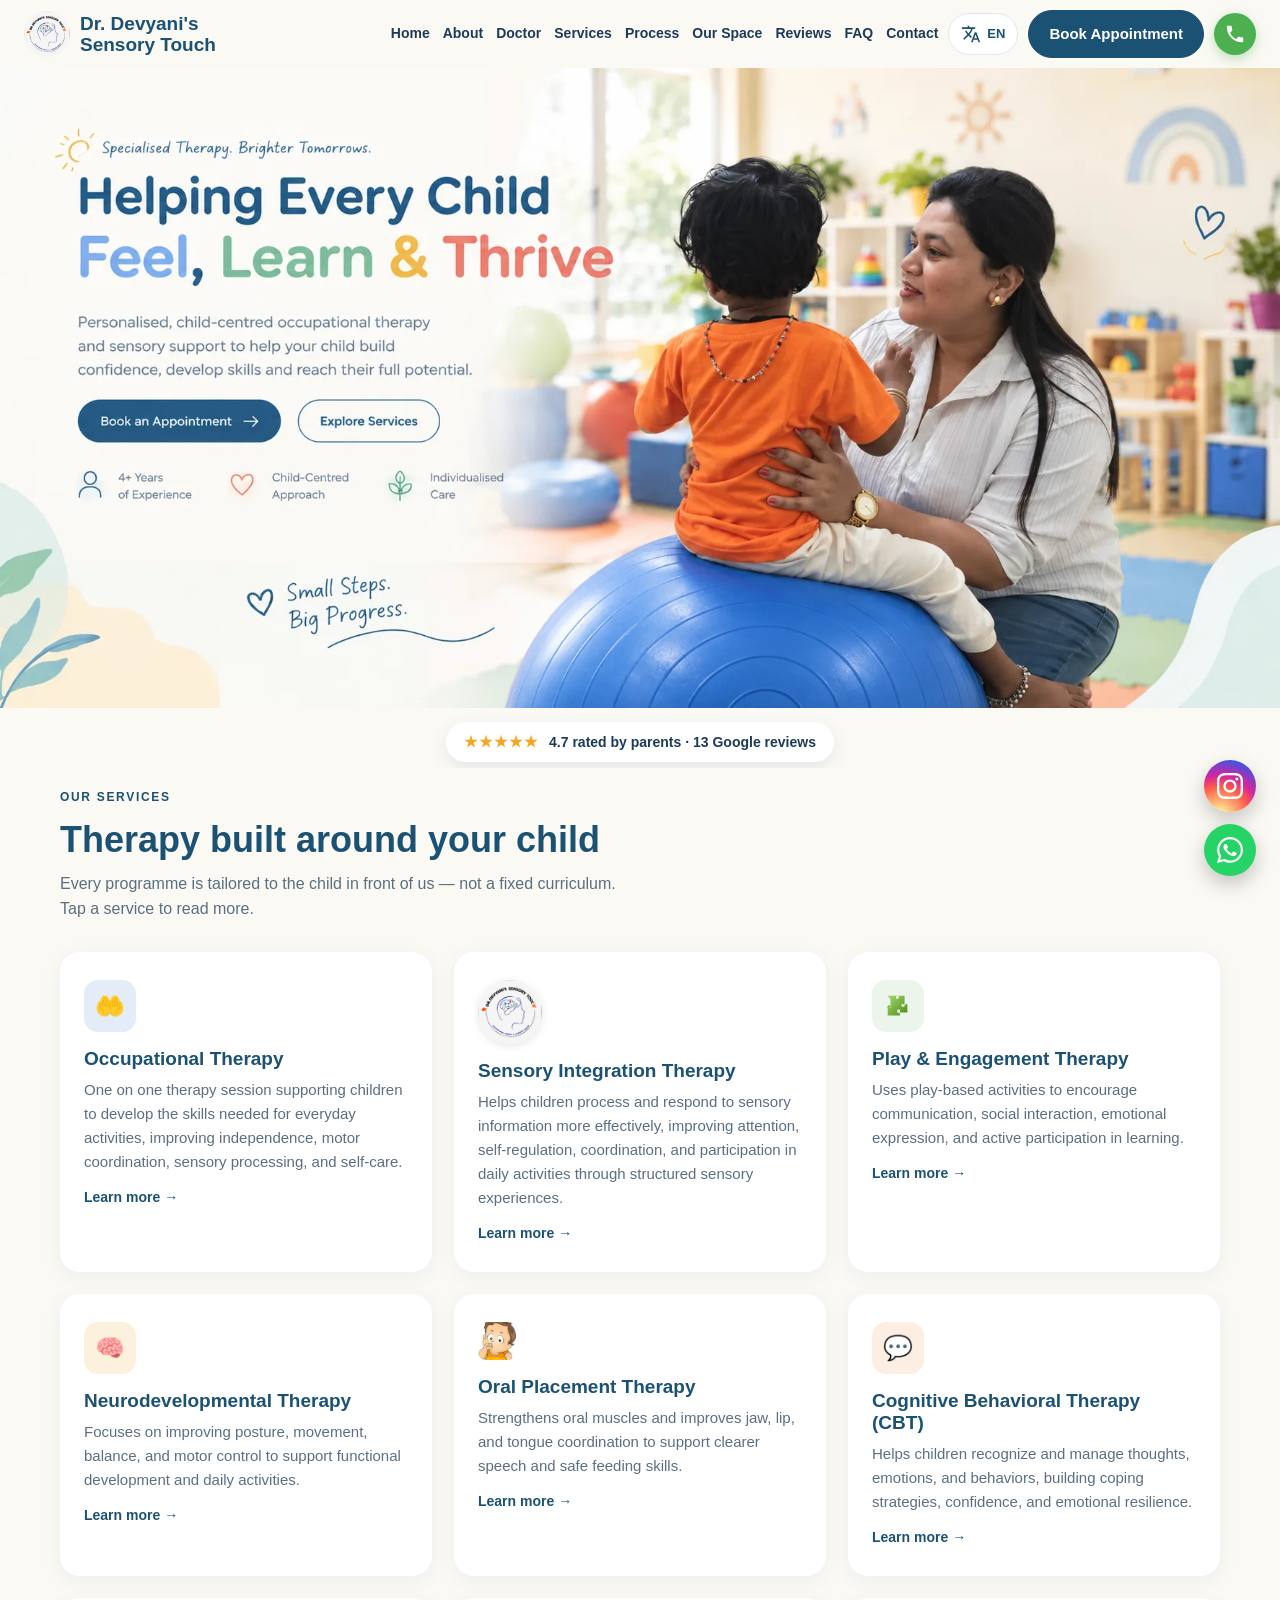
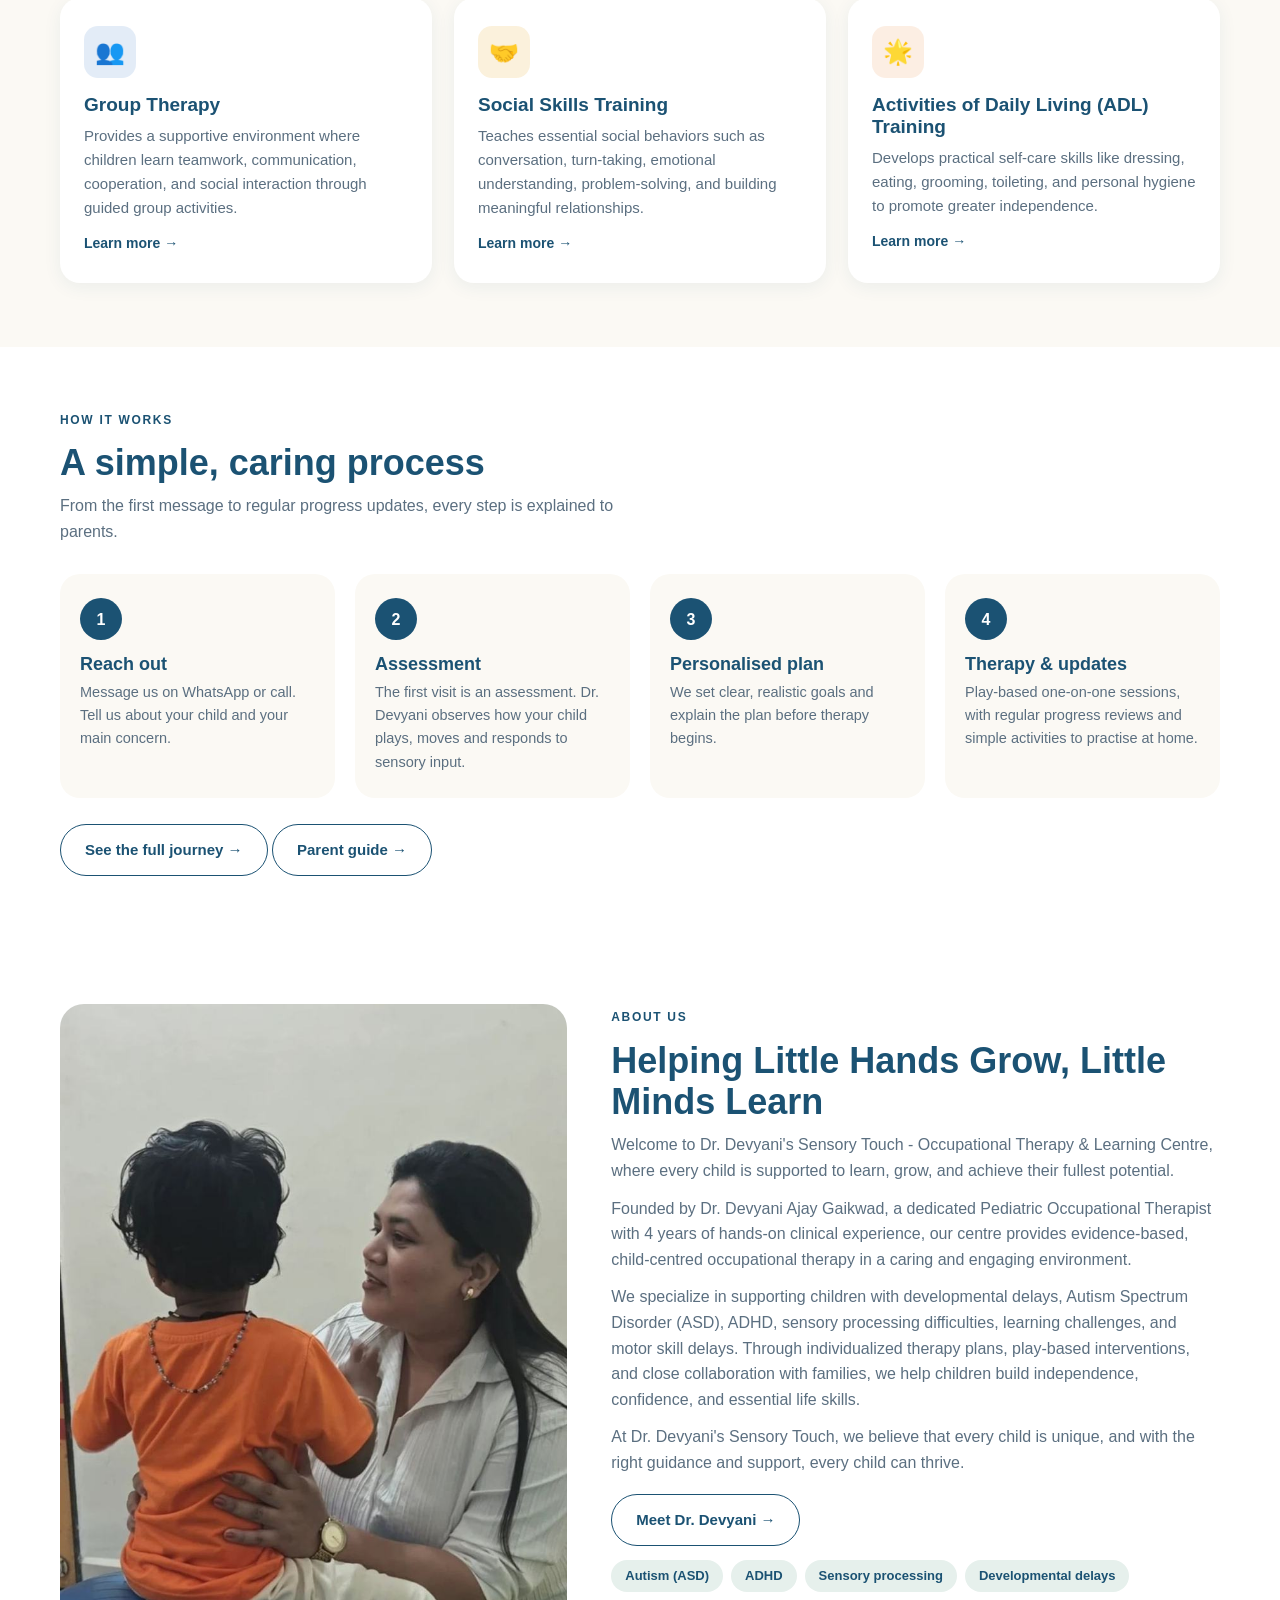
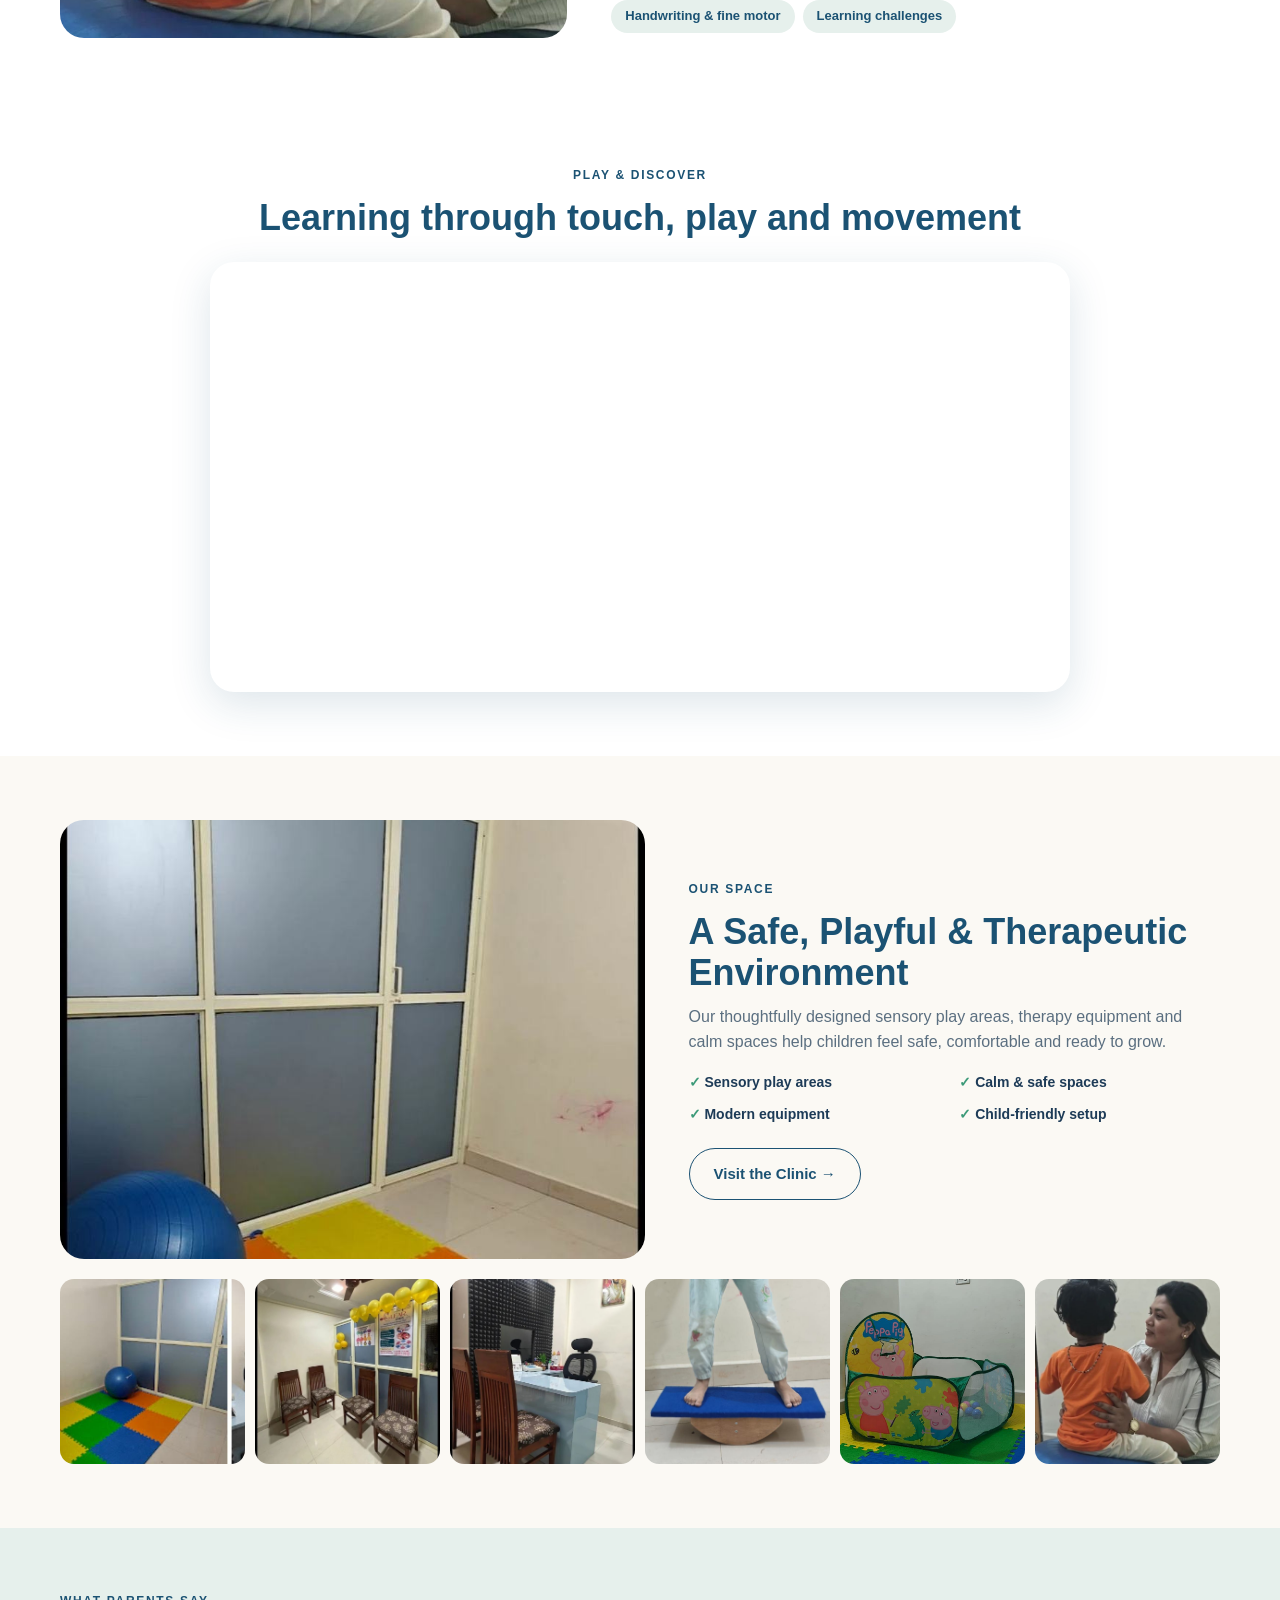
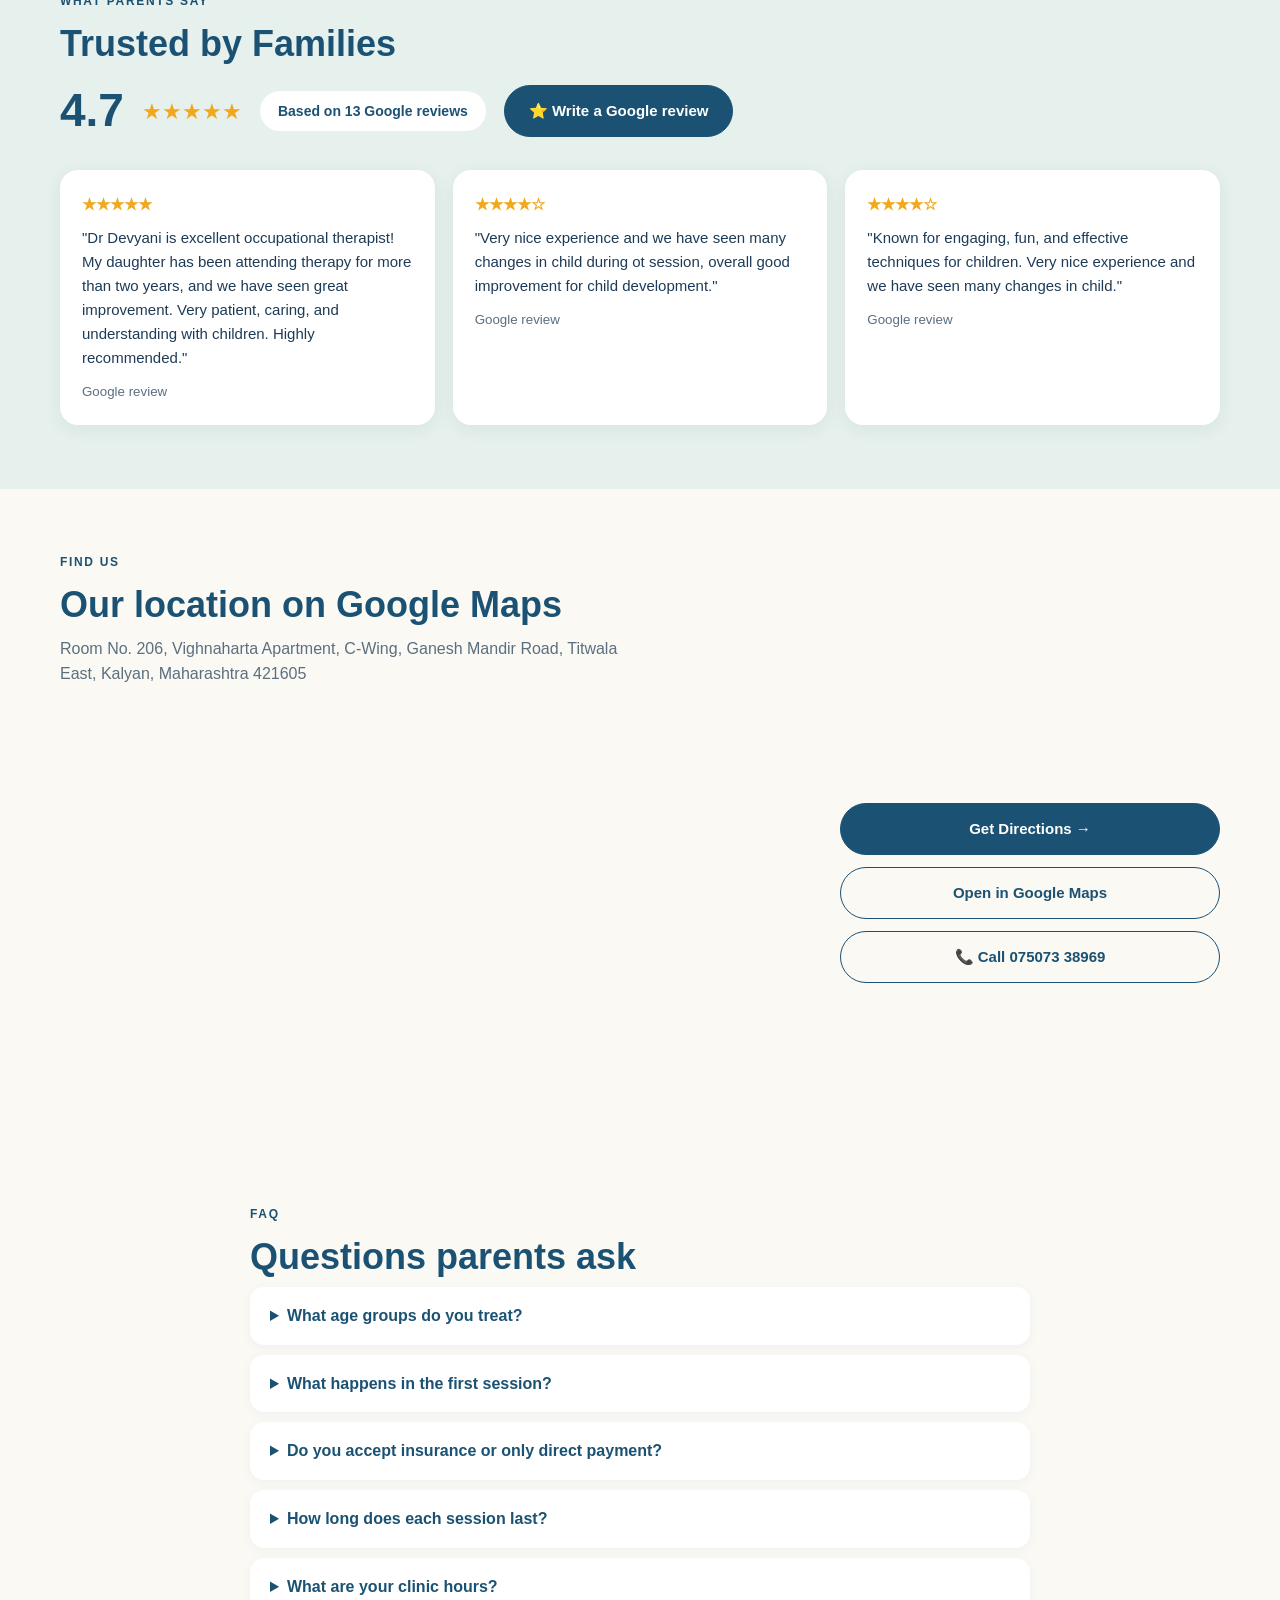
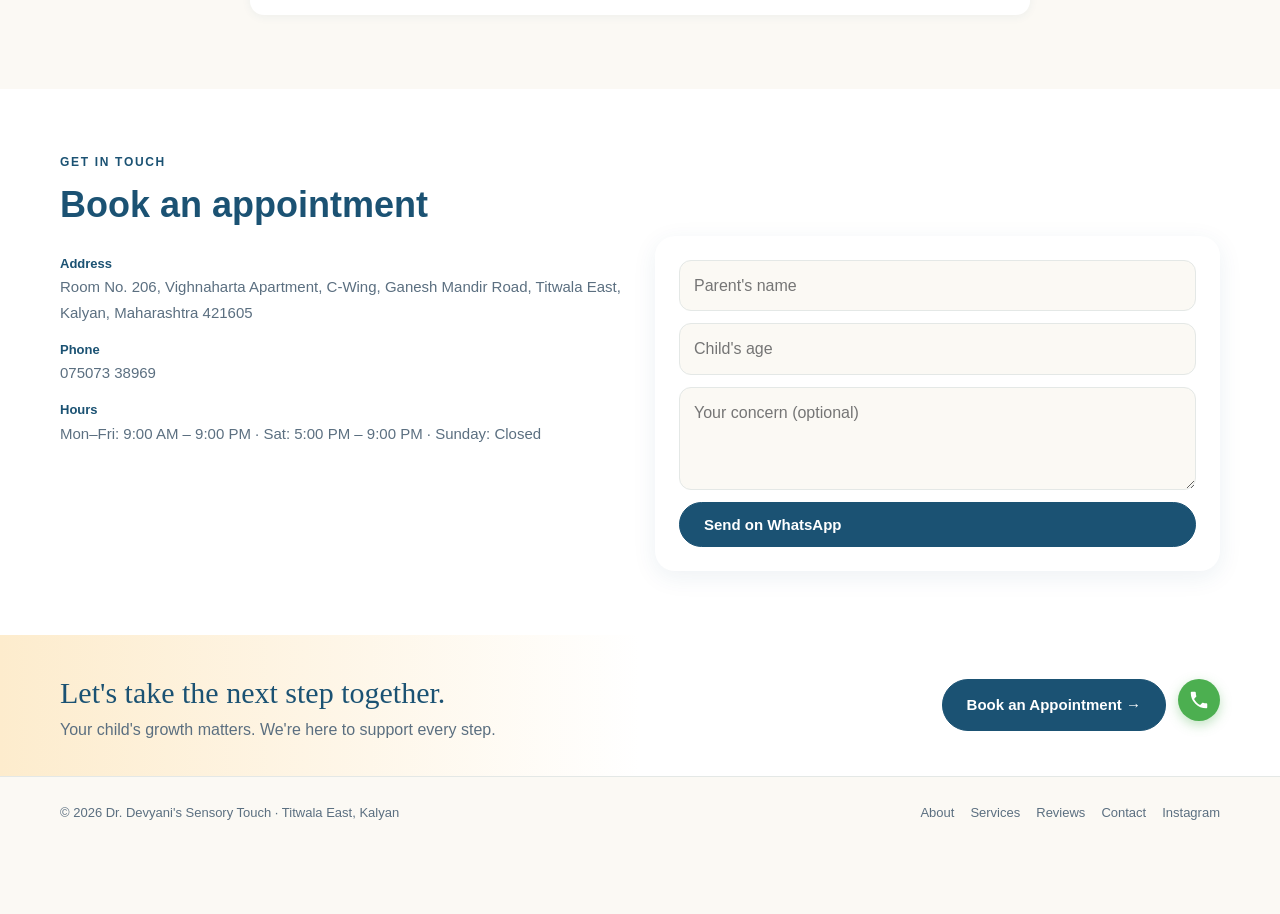
==== commit 41b851cf: "Add files via upload" ====
--- a/index.html
+++ b/index.html
@@ -3,9 +3,10 @@
 <head>
 <meta charset="UTF-8">
 <meta name="viewport" content="width=device-width, initial-scale=1.0">
+<meta name="google-site-verification" content="tCtv79t5UanTS1eWAKDap3fTEXF2Oqb7PSItGQoKpuY" />
 <meta http-equiv="Content-Security-Policy" content="default-src 'self'; style-src 'self' 'unsafe-inline' https://fonts.googleapis.com; font-src https://fonts.gstatic.com; script-src 'self' 'unsafe-inline'; frame-src https://maps.google.com https://www.google.com; img-src 'self' data:; connect-src 'none';">
 <title>Pediatric Occupational Therapy in Titwala East, Kalyan | Dr. Devyani's Sensory Touch</title>
-<meta name="description" content="Pediatric occupational therapy and sensory integration therapy in Titwala East, Kalyan for Autism, ADHD, sensory processing and developmental delays. Rated 4.7★ by parents. Book with Dr. Devyani.">
+<meta name="description" content="Pediatric occupational therapy and sensory integration therapy in Titwala East, Kalyan for Autism, ADHD, sensory processing and developmental delays. Book with Dr. Devyani.">
 <meta name="keywords" content="occupational therapist Titwala, sensory therapy Kalyan, pediatric OT Titwala East, sensory integration therapy Kalyan, learning centre Titwala">
 <meta property="og:title" content="Pediatric Occupational Therapy in Titwala East, Kalyan | Dr. Devyani's Sensory Touch">
 <meta property="og:description" content="Helping every child grow, learn and thrive. Pediatric occupational therapy in Titwala East, Kalyan.">
@@ -135,12 +136,12 @@
 <div class="nc"><a class="btn" href="#contact">Book Appointment</a><a class="hcall" href="tel:+917507338969" aria-label="Call us" title="Call 075073 38969"><svg aria-hidden="true" focusable="false"><use href="#i-call"/></svg></a><button class="mt" id="mt" aria-label="Menu"><svg viewBox="0 0 24 24" fill="none" stroke="currentColor" stroke-width="2"><path d="M3 6h18M3 12h18M3 18h18"/></svg></button></div>
 </nav></header>
 
-<section class="hero" id="home"><div class="hbn"><div class="hbi hb-en"><picture><source type="image/webp" srcset="hero-banner-840.webp?v=2 887w, hero-banner.webp?v=2 1774w" sizes="(min-width:1774px) 1774px, 100vw"><img src="hero-banner.jpg?v=2" width="1774" height="887" fetchpriority="high" decoding="async" alt="A therapist guiding a child on a therapy ball during an occupational therapy session"></picture><a class="hbtn hb1" href="#contact" data-book aria-label="Book an Appointment"></a><a class="hbtn hb2" href="#services" aria-label="Explore Services"></a></div><div class="hbi hb-hi"><picture><source type="image/webp" srcset="hero-banner-hi-840.webp?v=2 887w, hero-banner-hi.webp?v=2 1774w" sizes="(min-width:1774px) 1774px, 100vw"><img src="hero-banner-hi.jpg?v=2" width="1774" height="887" loading="lazy" decoding="async" alt="ऑक्यूपेशनल थेरेपी सत्र के दौरान थेरेपी बॉल पर बैठे बच्चे को सहारा देती हुई थेरेपिस्ट"></picture><a class="hbtn hb1" href="#contact" data-book aria-label="अपॉइंटमेंट बुक करें"></a><a class="hbtn hb2" href="#services" aria-label="हमारी सेवाएँ"></a></div><div class="hbi hb-mr"><picture><source type="image/webp" srcset="hero-banner-mr-840.webp?v=2 887w, hero-banner-mr.webp?v=2 1774w" sizes="(min-width:1774px) 1774px, 100vw"><img src="hero-banner-mr.jpg?v=2" width="1774" height="887" loading="lazy" decoding="async" alt="ऑक्युपेशनल थेरपी सत्रादरम्यान थेरपी बॉलवर बसलेल्या मुलाला आधार देणारी थेरपिस्ट"></picture><a class="hbtn hb1" href="#contact" data-book aria-label="भेटीची वेळ ठरवा"></a><a class="hbtn hb2" href="#services" aria-label="आमच्या सेवा"></a></div><div class="rt rt-b" aria-hidden="true"><span class="st">★★★★★</span><span>4.7 rated by parents · 13 Google reviews</span></div></div><div class="hg">
+<section class="hero" id="home"><div class="hbn"><div class="hbi hb-en"><picture><source type="image/webp" srcset="hero-banner-840.webp?v=2 887w, hero-banner.webp?v=2 1774w" sizes="(min-width:1774px) 1774px, 100vw"><img src="hero-banner.jpg?v=2" width="1774" height="887" fetchpriority="high" decoding="async" alt="A therapist guiding a child on a therapy ball during an occupational therapy session"></picture><a class="hbtn hb1" href="#contact" data-book aria-label="Book an Appointment"></a><a class="hbtn hb2" href="#services" aria-label="Explore Services"></a></div><div class="hbi hb-hi"><picture><source type="image/webp" srcset="hero-banner-hi-840.webp?v=2 887w, hero-banner-hi.webp?v=2 1774w" sizes="(min-width:1774px) 1774px, 100vw"><img src="hero-banner-hi.jpg?v=2" width="1774" height="887" loading="lazy" decoding="async" alt="ऑक्यूपेशनल थेरेपी सत्र के दौरान थेरेपी बॉल पर बैठे बच्चे को सहारा देती हुई थेरेपिस्ट"></picture><a class="hbtn hb1" href="#contact" data-book aria-label="अपॉइंटमेंट बुक करें"></a><a class="hbtn hb2" href="#services" aria-label="हमारी सेवाएँ"></a></div><div class="hbi hb-mr"><picture><source type="image/webp" srcset="hero-banner-mr-840.webp?v=2 887w, hero-banner-mr.webp?v=2 1774w" sizes="(min-width:1774px) 1774px, 100vw"><img src="hero-banner-mr.jpg?v=2" width="1774" height="887" loading="lazy" decoding="async" alt="ऑक्युपेशनल थेरपी सत्रादरम्यान थेरपी बॉलवर बसलेल्या मुलाला आधार देणारी थेरपिस्ट"></picture><a class="hbtn hb1" href="#contact" data-book aria-label="भेटीची वेळ ठरवा"></a><a class="hbtn hb2" href="#services" aria-label="आमच्या सेवा"></a></div><div class="rt rt-b" aria-hidden="true"><span class="st">★★★★★</span><span data-rl="chip">4.7 rated by parents · 13 Google reviews</span></div></div><div class="hg">
 <div class="hc"><span class="eb">Pediatric Occupational Therapy in Titwala East, Kalyan</span>
 <h1>Helping Every Child<br><span class="b">Feel</span>, <span class="g">Learn</span> <span class="y">&amp;</span> <span class="r">Thrive</span></h1>
 <p>Personalised, child-centred occupational therapy and sensory support to help your child build confidence, develop skills and reach their full potential.</p>
 <div class="ct"><a class="btn" href="#contact">Book an Appointment →</a><a class="btn o" href="#services">Explore Services</a></div>
-<a class="rt" href="#reviews"><span class="st" aria-hidden="true">★★★★★</span><span>4.7 rated by parents · 13 Google reviews</span></a>
+<a class="rt" href="#reviews"><span class="st" aria-hidden="true">★★★★★</span><span data-rl="chip">4.7 rated by parents · 13 Google reviews</span></a>
 <div class="tr"><span><i>👩‍⚕️</i>4+ Years<br>of Experience</span><span><i>💗</i>Child-Centred<br>Approach</span><span><i>🌱</i>Individualised<br>Care</span></div></div>
 <div class="hp"><img src="hero.jpg" alt="Dr. Devyani guiding a child on a therapy ball during sensory integration therapy"><div class="cap">Small Steps.<br>Big Progress.</div></div>
 </div></section>
@@ -175,7 +176,7 @@
 <div class="th"><img src="sensory-room.jpg" alt="Sensory therapy room with colourful mats and therapy ball" loading="lazy" decoding="async"><img src="waiting-area.jpg" alt="Clinic waiting area" loading="lazy" decoding="async"><img src="reception1.jpg" alt="Clinic reception desk" loading="lazy" decoding="async"><img src="balance-board.jpg" alt="Child practising balance on a therapy board" loading="lazy" decoding="async"><img src="IMG-20260628-WA0002.jpg" alt="Ball pit play corner" loading="lazy" decoding="async"><img src="therapy-session2.jpg" alt="Dr. Devyani during a therapy session" loading="lazy" decoding="async"></div></div></section>
 
 <section class="rs" id="reviews"><div class="w"><span class="eb">What Parents Say</span><h2>Trusted by Families</h2>
-<div class="rh"><strong>4.7</strong><span>★★★★★</span><em class="pill">Based on 13 Google reviews</em><a class="btn" href="https://search.google.com/local/writereview?placeid=ChIJLz2tmX-R5zsREK-bnscc-3s" target="_blank" rel="noopener noreferrer">⭐ Write a Google review</a></div><div class="rg"><div class="rv"><b>★★★★★</b><p>"Dr Devyani is excellent occupational therapist! My daughter has been attending therapy for more than two years, and we have seen great improvement. Very patient, caring, and understanding with children. Highly recommended."</p><small>Google review</small></div><div class="rv"><b>★★★★☆</b><p>"Very nice experience and we have seen many changes in child during ot session, overall good improvement for child development."</p><small>Google review</small></div><div class="rv"><b>★★★★☆</b><p>"Known for engaging, fun, and effective techniques for children. Very nice experience and we have seen many changes in child."</p><small>Google review</small></div></div></div></section>
+<div class="rh"><strong data-rl="rating">4.7</strong><span>★★★★★</span><em class="pill" data-rl="based">Based on 13 Google reviews</em><a class="btn" href="https://search.google.com/local/writereview?placeid=ChIJLz2tmX-R5zsREK-bnscc-3s" target="_blank" rel="noopener noreferrer">⭐ Write a Google review</a></div><div class="rg"><div class="rv"><b>★★★★★</b><p>"Dr Devyani is excellent occupational therapist! My daughter has been attending therapy for more than two years, and we have seen great improvement. Very patient, caring, and understanding with children. Highly recommended."</p><small>Google review</small></div><div class="rv"><b>★★★★☆</b><p>"Very nice experience and we have seen many changes in child during ot session, overall good improvement for child development."</p><small>Google review</small></div><div class="rv"><b>★★★★☆</b><p>"Known for engaging, fun, and effective techniques for children. Very nice experience and we have seen many changes in child."</p><small>Google review</small></div></div></div></section>
 
 <section id="location"><div class="w"><span class="eb">Find Us</span><h2>Our location on Google Maps</h2>
 <p style="color:var(--soft);max-width:560px;margin-bottom:22px">Room No. 206, Vighnaharta Apartment, C-Wing, Ganesh Mandir Road, Titwala East, Kalyan, Maharashtra 421605</p>
@@ -194,6 +195,7 @@
 <footer><div class="w"><span>© 2026 Dr. Devyani's Sensory Touch · Titwala East, Kalyan</span><nav><a href="#about">About</a><a href="#services">Services</a><a href="#reviews">Reviews</a><a href="#contact">Contact</a><a href="https://www.instagram.com/dr.devyani_sensorytouch_" target="_blank" rel="noopener noreferrer">Instagram</a></nav></div></footer>
 
 <svg width="0" height="0" style="position:absolute" aria-hidden="true" focusable="false"><symbol id="i-wa" viewBox="0 0 24 24"><path d="M17.472 14.382c-.297-.149-1.758-.867-2.03-.967-.273-.099-.471-.148-.67.15-.197.297-.767.966-.94 1.164-.173.199-.347.223-.644.075-.297-.15-1.255-.463-2.39-1.475-.883-.788-1.48-1.761-1.653-2.059-.173-.297-.018-.458.13-.606.134-.133.298-.347.446-.52s.198-.298.298-.497c.099-.198.05-.371-.025-.52s-.669-1.612-.916-2.207c-.242-.579-.487-.5-.669-.51a13 13 0 0 0-.57-.01c-.198 0-.52.074-.792.372-.272.297-1.04 1.016-1.04 2.479 0 1.462 1.065 2.875 1.213 3.074s2.096 3.2 5.077 4.487c.709.306 1.262.489 1.694.625.712.227 1.36.195 1.871.118.571-.085 1.758-.719 2.006-1.413s.248-1.289.173-1.413c-.074-.124-.272-.198-.57-.347m-5.421 7.403h-.004a9.87 9.87 0 0 1-5.031-1.378l-.361-.214-3.741.982.998-3.648-.235-.374a9.86 9.86 0 0 1-1.51-5.26c.001-5.45 4.436-9.884 9.888-9.884 2.64 0 5.122 1.03 6.988 2.898a9.82 9.82 0 0 1 2.893 6.994c-.003 5.45-4.437 9.884-9.885 9.884m8.413-18.297A11.82 11.82 0 0 0 12.05 0C5.495 0 .16 5.335.157 11.892c0 2.096.547 4.142 1.588 5.945L.057 24l6.305-1.654a11.9 11.9 0 0 0 5.683 1.448h.005c6.554 0 11.89-5.335 11.893-11.893a11.82 11.82 0 0 0-3.48-8.413"/></symbol><symbol id="i-ig" viewBox="0 0 24 24"><path d="M7.03.084c-1.277.06-2.149.264-2.91.563a5.9 5.9 0 0 0-2.124 1.388 5.9 5.9 0 0 0-1.38 2.127C.321 4.926.12 5.8.064 7.076s-.069 1.688-.063 4.947.021 3.667.083 4.947c.061 1.277.264 2.149.563 2.911.308.789.72 1.457 1.388 2.123a5.9 5.9 0 0 0 2.129 1.38c.763.295 1.636.496 2.913.552 1.278.056 1.689.069 4.947.063s3.668-.021 4.947-.082c1.28-.06 2.147-.265 2.91-.563a5.9 5.9 0 0 0 2.123-1.388 5.9 5.9 0 0 0 1.38-2.129c.295-.763.496-1.636.551-2.912.056-1.28.07-1.69.063-4.948-.006-3.258-.02-3.667-.081-4.947-.06-1.28-.264-2.148-.564-2.911a5.9 5.9 0 0 0-1.387-2.123 5.86 5.86 0 0 0-2.128-1.38C19.074.322 18.202.12 16.924.066 15.647.009 15.236-.006 11.977 0S8.31.021 7.03.084m.14 21.693c-1.17-.05-1.805-.245-2.228-.408a3.7 3.7 0 0 1-1.382-.895 3.7 3.7 0 0 1-.9-1.378c-.165-.423-.363-1.058-.417-2.228-.06-1.264-.072-1.644-.08-4.848-.006-3.204.006-3.583.061-4.848.05-1.169.246-1.805.408-2.228.216-.561.477-.96.895-1.382a3.7 3.7 0 0 1 1.379-.9c.423-.165 1.057-.361 2.227-.417 1.265-.06 1.644-.072 4.848-.08 3.203-.006 3.583.006 4.85.062 1.168.05 1.804.244 2.227.408.56.216.96.475 1.382.895s.681.817.9 1.378c.165.422.362 1.056.417 2.227.06 1.265.074 1.645.08 4.848.005 3.203-.006 3.583-.061 4.848-.051 1.17-.245 1.805-.408 2.23-.216.56-.477.96-.896 1.38a3.7 3.7 0 0 1-1.378.9c-.422.165-1.058.362-2.226.418-1.266.06-1.645.072-4.85.079s-3.582-.006-4.848-.06m9.783-16.192a1.44 1.44 0 1 0 1.437-1.442 1.44 1.44 0 0 0-1.437 1.442M5.839 12.012a6.161 6.161 0 1 0 12.323-.024 6.162 6.162 0 0 0-12.323.024M8 12.008A4 4 0 1 1 12.008 16 4 4 0 0 1 8 12.008"/></symbol><symbol id="i-call" viewBox="0 0 24 24"><path d="M6.62 10.79c1.44 2.83 3.76 5.15 6.59 6.59l2.2-2.2c.28-.28.67-.36 1.02-.25 1.12.37 2.32.57 3.57.57a1 1 0 0 1 1 1V20a1 1 0 0 1-1 1A17 17 0 0 1 3 4a1 1 0 0 1 1-1h3.5a1 1 0 0 1 1 1c0 1.25.2 2.45.57 3.57.11.35.03.74-.25 1.02z"/></symbol></svg><div class="tb"><a href="#home"><svg viewBox="0 0 24 24" fill="none" stroke="currentColor" stroke-width="1.8"><path d="M3 11l9-8 9 8M5 10v10h14V10M10 20v-6h4v6"/></svg>Home</a><a href="#services"><svg viewBox="0 0 24 24" fill="none" stroke="currentColor" stroke-width="1.8"><circle cx="12" cy="12" r="3"/><path d="M12 3v3M12 18v3M3 12h3M18 12h3M5.6 5.6l2.1 2.1M16.3 16.3l2.1 2.1M18.4 5.6l-2.1 2.1M7.7 16.3l-2.1 2.1"/></svg>Services</a><a href="#contact"><svg viewBox="0 0 24 24" fill="none" stroke="currentColor" stroke-width="1.8"><rect x="4" y="5" width="16" height="15" rx="2"/><path d="M8 3v4M16 3v4M4 10h16"/></svg>Book</a><a href="#reviews"><svg viewBox="0 0 24 24" fill="none" stroke="currentColor" stroke-width="1.8"><path d="M12 3l2.7 5.6 6.1.8-4.5 4.3 1.1 6.1L12 17l-5.4 2.8 1.1-6.1L3.2 9.4l6.1-.8z"/></svg>Reviews</a><a href="#faq"><svg viewBox="0 0 24 24" fill="none" stroke="currentColor" stroke-width="1.8"><circle cx="5" cy="12" r="1"/><circle cx="12" cy="12" r="1"/><circle cx="19" cy="12" r="1"/></svg>More</a></div><div class="fl"><a class="fi" href="https://www.instagram.com/dr.devyani_sensorytouch_" target="_blank" rel="noopener noreferrer" aria-label="Instagram"><svg aria-hidden="true" focusable="false"><use href="#i-ig"/></svg></a><a class="fw" href="https://wa.me/917507338969" target="_blank" rel="noopener noreferrer" aria-label="WhatsApp"><svg aria-hidden="true" focusable="false"><use href="#i-wa"/></svg></a></div>
-<script src="translations.js"></script><script src="script.js"></script>
+<script src="translations.js"></script>
+<script src="rating.js"></script><script src="script.js"></script>
 </body>
 </html>
